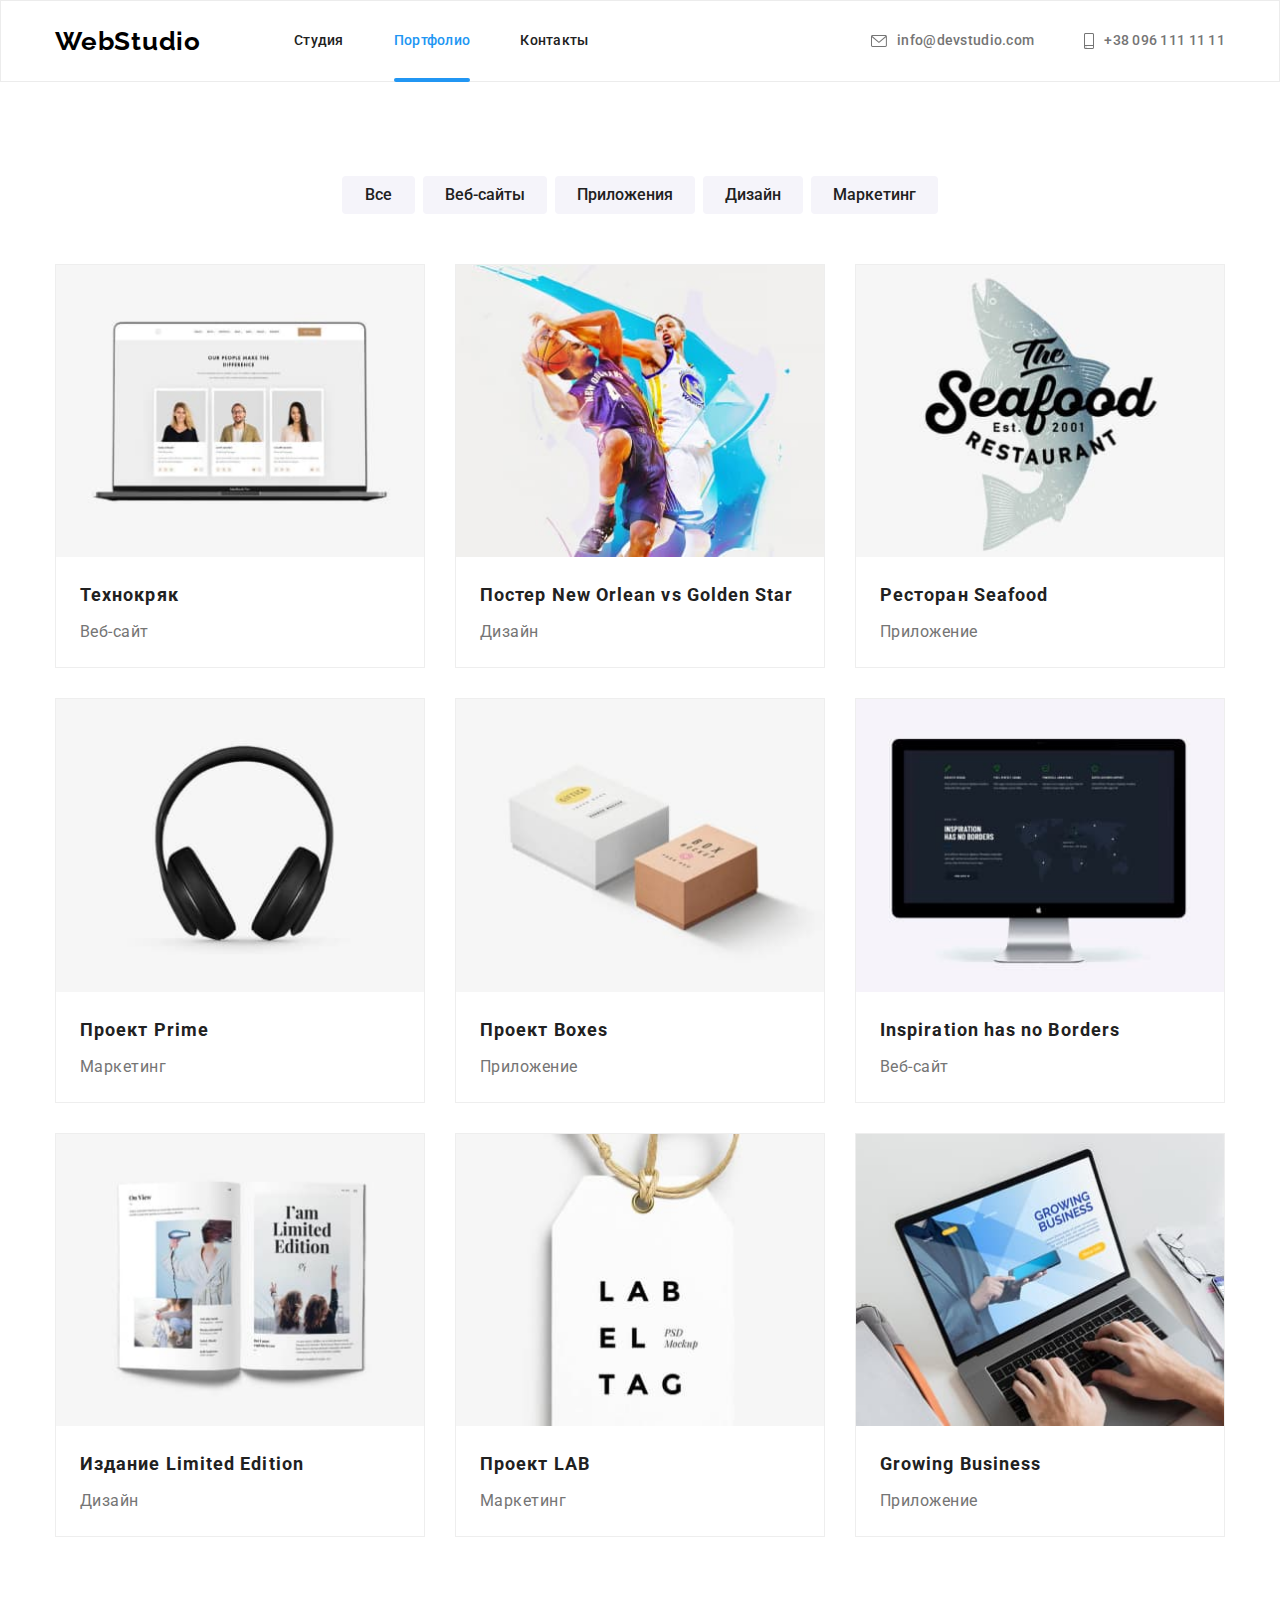
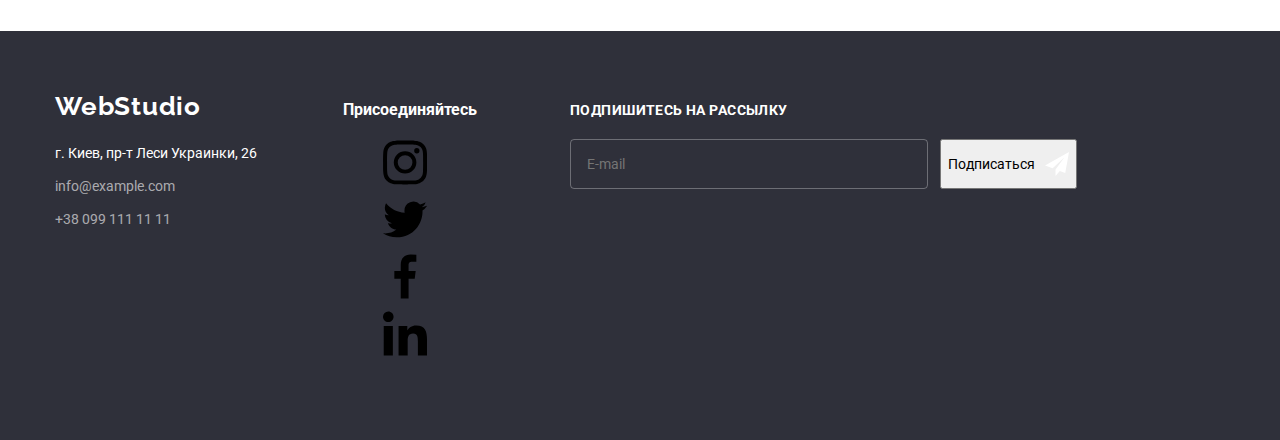
==== portfolio.html @ c174a465 "добавила файлы SASS" ====
<!DOCTYPE html>
<html lang="ru">
  <head>
    <meta charset="UTF-8" />
    <meta name="viewport" content="width=device-width, initial-scale=1.0" />
    <title>Портфолио</title>
    <link rel="preconnect" href="https://fonts.gstatic.com" />
    <link
      href="https://fonts.googleapis.com/css2?family=Raleway:wght@700&family=Roboto:wght@400;500;700;900&display=swap"
      rel="stylesheet"
    />
    <link rel="stylesheet" href="./css/modern-normalize.css" />
    <link rel="stylesheet" href="./css/styles.css" />
  </head>
  <body>
    <header class="page-header">
      <div class="container page-header-flex">
        <nav class="page-header__nav">
          <a href="./" class="logo"> <span>Web</span>Studio </a>
          <ul class="site-nav">
            <li class="site-nav__item">
              <a href="./" class="site-nav__link">Студия</a>
            </li>
            <li class="site-nav__item">
              <a
                href="./portfolio.html"
                class="site-nav__link site-nav__link--current"
                >Портфолио</a
              >
            </li>
            <li class="site-nav__item">
              <a href="#" class="site-nav__link">Контакты</a>
            </li>
          </ul>
        </nav>
        <ul class="contacts-nav">
          <li class="contacts-nav__item">
            <a href="mailto:info@devstudio.com" class="contacts-nav__link">
              <svg class="contacts-nav__icon" width="16px" height="12px">
                <use href="./images/icons.svg#icon-envelope"></use>
              </svg>
              info@devstudio.com
            </a>
          </li>
          <li class="contacts-nav__item">
            <a href="+380961111111" class="contacts-nav__link">
              <svg class="contacts-nav__icon" width="10px" height="16px">
                <use href="./images/icons.svg#icon-smartphone"></use>
              </svg>
              +38 096 111 11 11
            </a>
          </li>
        </ul>
      </div>
    </header>

    <main>
      <section class="pfl">
        <div class="container">
          <h1 class="visually-hidden">Портфолио</h1>

          <!-- Радио-кнопки -->
          <ul class="button-list">
            <li class="button-item">
              <button type="button" class="button-pfl">Все</button>
            </li>
            <li class="button-item">
              <button type="button" class="button-pfl">Веб-сайты</button>
            </li>
            <li class="button-item">
              <button type="button" class="button-pfl">Приложения</button>
            </li>
            <li class="button-item">
              <button type="button" class="button-pfl">Дизайн</button>
            </li>
            <li class="button-item">
              <button type="button" class="button-pfl">Маркетинг</button>
            </li>
          </ul>

          <!-- Портфолио -->
          <ul class="pfl__list">
            <li class="pfl__item">
              <a class="product" href="#">
                <div class="product__thumb">
                  <img src="./images/technokrjak.jpg" alt="Технокряк" />
                  <h3 class="product__descr">
                    Технокряк это современная площадка распространения
                    коронавируса. Компании используют эту платформу для
                    цифрового шпионажа и атак на защищённые сервера конкурентов.
                  </h3>
                </div>
                <div class="product__meta">
                  <h2 class="product__name">Технокряк</h2>
                  <p class="product__type">Веб-сайт</p>
                </div>
              </a>
            </li>
            <li class="pfl__item">
              <a href="#" class="product">
                <div class="product__thumb">
                  <img
                    src="./images/new-orlean.jpg"
                    alt="Постер New Orlean vs Golden Star"
                  />
                  <h3 class="product__descr">
                    Технокряк это современная площадка распространения
                    коронавируса. Компании используют эту платформу для
                    цифрового шпионажа и атак на защищённые сервера конкурентов.
                  </h3>
                </div>
                <div class="product__meta">
                  <h2 class="product__name">
                    Постер New Orlean vs Golden Star
                  </h2>
                  <p class="product__type">Дизайн</p>
                </div>
              </a>
            </li>
            <li class="pfl__item">
              <a href="" class="product">
                <div class="product__thumb">
                  <img src="./images/seafood.jpg" alt="Ресторан Seafood" />
                  <h3 class="product__descr">
                    Технокряк это современная площадка распространения
                    коронавируса. Компании используют эту платформу для
                    цифрового шпионажа и атак на защищённые сервера конкурентов.
                  </h3>
                </div>
                <div class="product__meta">
                  <h2 class="product__name">Ресторан Seafood</h2>
                  <p class="product__type">Приложение</p>
                </div>
              </a>
            </li>
            <li class="pfl__item">
              <a href="#" class="product">
                <div class="product__thumb">
                  <img src="./images/prime.jpg" alt="Проект Prime" />
                  <h3 class="product__descr">
                    Технокряк это современная площадка распространения
                    коронавируса. Компании используют эту платформу для
                    цифрового шпионажа и атак на защищённые сервера конкурентов.
                  </h3>
                </div>
                <div class="product__meta">
                  <h2 class="product__name">Проект Prime</h2>
                  <p class="product__type">Маркетинг</p>
                </div>
              </a>
            </li>
            <li class="pfl__item">
              <a href="#" class="product">
                <div class="product__thumb">
                  <img src="./images/boxes.jpg" alt="Проект Boxes" />
                  <h3 class="product__descr">
                    Технокряк это современная площадка распространения
                    коронавируса. Компании используют эту платформу для
                    цифрового шпионажа и атак на защищённые сервера конкурентов.
                  </h3>
                </div>
                <div class="product__meta">
                  <h2 class="product__name">Проект Boxes</h2>
                  <p class="product__type">Приложение</p>
                </div>
              </a>
            </li>
            <li class="pfl__item">
              <a href="#" class="product">
                <div class="product__thumb">
                  <img
                    src="./images/inspiration.jpg"
                    alt="Inspiration has no Borders"
                  />
                  <h3 class="product__descr">
                    Технокряк это современная площадка распространения
                    коронавируса. Компании используют эту платформу для
                    цифрового шпионажа и атак на защищённые сервера конкурентов.
                  </h3>
                </div>
                <div class="product__meta">
                  <h2 class="product__name">Inspiration has no Borders</h2>
                  <p class="product__type">Веб-сайт</p>
                </div>
              </a>
            </li>
            <li class="pfl__item">
              <a href="#" class="product">
                <div class="product__thumb">
                  <img
                    src="./images/limited.jpg"
                    alt="Издание Limited Edition"
                  />
                  <h3 class="product__descr">
                    Технокряк это современная площадка распространения
                    коронавируса. Компании используют эту платформу для
                    цифрового шпионажа и атак на защищённые сервера конкурентов.
                  </h3>
                </div>
                <div class="product__meta">
                  <h2 class="product__name">Издание Limited Edition</h2>
                  <p class="product__type">Дизайн</p>
                </div>
              </a>
            </li>
            <li class="pfl__item">
              <a href="#" class="product">
                <div class="product__thumb">
                  <img src="./images/lab.jpg" alt="Проект LAB" />
                  <h3 class="product__descr">
                    Технокряк это современная площадка распространения
                    коронавируса. Компании используют эту платформу для
                    цифрового шпионажа и атак на защищённые сервера конкурентов.
                  </h3>
                </div>
                <div class="product__meta">
                  <h2 class="product__name">Проект LAB</h2>
                  <p class="product__type">Маркетинг</p>
                </div>
              </a>
            </li>
            <li class="pfl__item">
              <a href="#" class="product">
                <div class="product__thumb">
                  <img src="./images/business.jpg" alt="Growing Business" />
                  <h3 class="product__descr">
                    Технокряк это современная площадка распространения
                    коронавируса. Компании используют эту платформу для
                    цифрового шпионажа и атак на защищённые сервера конкурентов.
                  </h3>
                </div>
                <div class="product__meta">
                  <h2 class="product__name">Growing Business</h2>
                  <p class="product__type">Приложение</p>
                </div>
              </a>
            </li>
          </ul>
        </div>
      </section>
    </main>

    <footer class="footer">
      <div class="container flex-footer">
        <div class="footer-address">
          <a href="./" class="logo footer__logo"> <span>Web</span>Studio </a>
          <address class="flex-address hover">
            <p>г. Киев, пр-т Леси Украинки, 26</p>
            <p>
              <a href="mailto:info@example.com" class="contacts"
                >info@example.com</a
              >
            </p>
            <p>
              <a href="tel:+380991111111" class="contacts">+38 099 111 11 11</a>
            </p>
          </address>
        </div>
        <div class="footer-social">
          <h3 class="footer-social-title">Присоединяйтесь</h3>
          <ul class="footer-social-list">
            <li>
              <a
                class="footer-social-link"
                href="#"
                aria-label="instagram link"
              >
                <svg class="footer-icon" width="44px" height="49px">
                  <use href="./images/icons.svg#icon-instagram"></use>
                </svg>
              </a>
            </li>
            <li>
              <a class="footer-social-link" href="#" aria-label="twitter link">
                <svg class="footer-icon" width="44px" height="49px">
                  <use href="./images/icons.svg#icon-twitter"></use>
                </svg>
              </a>
            </li>
            <li>
              <a class="footer-social-link" href="#" aria-label="facebook link">
                <svg class="footer-icon" width="44px" height="49px">
                  <use href="./images/icons.svg#icon-facebook"></use>
                </svg>
              </a>
            </li>
            <li>
              <a class="footer-social-link" href="#" aria-label="linkedin link">
                <svg class="footer-icon" width="44px" height="49px">
                  <use href="./images/icons.svg#icon-linkedin"></use>
                </svg>
              </a>
            </li>
          </ul>
        </div>
        <div class="footer-sign">
          <b class="footer-form-title">Подпишитесь на рассылку</b>
          <form class="js-speaker-form footer-form">
            <div class="footer-form-field">
              <input
                type="email"
                name="mail"
                placeholder="E-mail"
                class="footer-form-input"
              />
            </div>
            <button type="submit" class="footer-form-button">
              <div class="footer-button-flex">
                <span>Подписаться</span>
                <svg class="footer-form-icon" width="24px" height="24px">
                  <use href="./images/icons.svg#icon-send"></use>
                </svg>
              </div>
            </button>
          </form>
        </div>
      </div>
    </footer>
  </body>
</html>
---- css/styles.css ----
/*цвет текста лого #000000*/
/*цвет основного текста #212121*/
/*вторичный цвет текста #757575*/
/*белый цвет #FFFFFF*/
/*акцент #2196F3*/
/*цвет фона героя #2F303A*/
/*вторичный цвет фона #F5F4FA*/
/*фон футера #2F303A*/

:root {
  --logo-color: #000000;
  --primary-text-color: #212121;
  --text-color: #757575;
  --white-color: #ffffff;
  --accent-color: #2196f3;
  --accent-color-opacity: rgba(33, 150, 243, 0.9);
  --header-border-color: #ececec;
  --background-footer-color: #2f303a;
  --footer-text-color: rgba(255, 255, 255, 0.6);
  --footer-icon-background: rgba(255, 255, 255, 0.1);
  --background-hero-color: #c4c4c4;
  --background-hero-gradient: rgba(47, 48, 58, 0.4);
  --background-features-title: rgba(47, 48, 58, 0.8);
  --background-button-portfolio: #f5f4fa;
  --background-pfl-card: #eeeeee;
  --icon-color: #afb1b8;

  --width-container: 1200px;
  --card-set-gap: 30px;
  --timing-fn: cubic-bezier(0.4, 0, 0.2, 1);
}

body {
  background-color: #ffffff;
  color: var(--primary-text-color);
  font-family: Roboto, sans-serif;
}

/*скрытый элемент*/
.visually-hidden {
  position: absolute;

  width: 1px;
  height: 1px;
  margin: -1px;
  border: 0;
  padding: 0;

  white-space: nowrap;
  clip-path: inset(100%);
  clip: rect(0 0 0 0);
  overflow: hidden;
}

/*контейнер*/
.container {
  width: var(--width-container);
  padding-left: 15px;
  padding-right: 15px;
  margin-left: auto;
  margin-right: auto;
}

/*---ШАПКА---*/
.page-header {
  position: sticky;

  width: 100%;
  top: -1px;
  left: 0;
  z-index: 100;

  background-color: var(--white-color);
  border: 1px solid var(--header-border-color);

  letter-spacing: 0.02em;
  font-size: 14px;
  line-height: 1.14;
  font-weight: 500;
}

.page-header-flex {
  display: flex;
  align-items: center;
  min-height: 80px;
}

.page-header__nav {
  display: flex;
  align-items: center;
}

/*ЛОГО*/
.logo {
  font-family: Raleway, sans-serif;
  font-weight: 700;
  font-size: 26px;
  line-height: 1.192;
  letter-spacing: 0.03em;

  color: var(--logo-color);
}

.logo--color {
  color: var(--accent-color);
}

/*тень при фокусе*/
.logo:focus {
  outline: none;
  box-shadow: 0 0 0 2px var(--accent-color);
  border-radius: 4px;
}

/*лого в футере*/
.footer__logo {
  width: fit-content;
  display: block;
  margin-bottom: 20px;

  color: var(--white-color);
}

/*тень при фокусе лого в футере*/
.footer__logo:focus {
  outline: none;
  box-shadow: 0 0 0 1px var(--accent-color);
  border-radius: 4px;
}

/*---НАВИГАЦИЯ САЙТА---*/
.site-nav {
  display: flex;
  align-items: center;
  margin: 0;
  margin-left: 93px;
  padding: 0;
}

.site-nav__item:not(:first-child) {
  margin-left: 50px;
}

/*увеличение активной зоны для элементов меню*/
.site-nav__link {
  display: block;
  padding-top: 32px;
  padding-bottom: 32px;

  color: var(--primary-text-color);

  transition: color 250ms var(--timing-fn);
}

/*подсветка активной страницы*/
.site-nav__link--current {
  color: var(--accent-color);
}

/*нижнее подчеркивание активной страницы в хедере*/
.site-nav__link--current {
  position: relative;
}

.site-nav__link--current::after {
  position: absolute;
  display: block;

  bottom: -1px;
  left: 0;
  content: '';
  width: 100%;
  height: 4px;
  border-radius: 4px;

  background-color: var(--accent-color);
}

/*изменение цвета элемента меню при наведении*/

.site-nav__link:hover {
  color: var(--accent-color);
}

.site-nav__link:focus {
  color: var(--accent-color);
  outline: none;
}

/*обратная связь*/
.contacts-nav {
  display: flex;
  margin: 0;
  margin-left: auto;
  padding: 0;
  white-space: nowrap;
}

.contacts-nav__item {
  margin-left: 50px;
}

.contacts-nav__link {
  display: flex;
  align-items: center;
}

.contacts-nav__link {
  color: var(--text-color);

  transition: color 250ms var(--timing-fn);
}

.contacts-nav__link:hover,
.contacts-nav__link:focus {
  color: var(--accent-color);
  outline: none;
}

/*иконки*/
.contacts-nav__icon {
  margin-right: 10px;
  fill: currentColor;
}

/*---ГЕРОЙ---*/
.hero {
  max-width: 1600px;
  min-height: 600px;
  margin-left: auto;
  margin-right: auto;

  background-image: linear-gradient(
      to right,
      var(--background-hero-gradient),
      var(--background-hero-gradient)
    ),
    url('../images/hero.jpg');
  background-size: cover;
  background-position: center;
  background-repeat: no-repeat;
  background-color: var(--background-hero-color);

  color: var(--white-color);
  letter-spacing: 0.06em;
  text-align: center;
}

.hero__title {
  margin-bottom: 30px;
  margin-right: auto;
  margin-left: auto;
  max-width: 696px;

  color: var(--white-color);
  font-weight: 900;
  font-size: 44px;
  line-height: 1.36;
  letter-spacing: 0.06em;
  text-transform: uppercase;
}

/*КНОПКИ*/
.button {
  display: inline-block;

  padding: 10px 32px;
  min-width: 136px;

  font-weight: 700;
  font-size: 16px;
  line-height: 1.875;
  align-items: center;
  text-align: center;

  color: var(--white-color);
  background-color: var(--accent-color);
  border-radius: 4px;
  border-width: 0;
  cursor: pointer;
}

/*тень при фокусе*/
.button:focus {
  outline: none;
  box-shadow: 0 0 0 2px var(--white-color);
  border-radius: 4px;
}

.hero__content {
  padding-top: 200px;
  padding-bottom: 200px;
}

/*СЕКЦИИ*/
.features,
.job,
.team,
.clients,
.pfl {
  padding-top: 94px;
  padding-bottom: 94px;
  letter-spacing: 0.03em;
}

.features {
  padding-bottom: 0;
}

/*фон для секции команды*/
.team {
  background-color: var(--background-button-portfolio);
}

.features__title,
.team__title,
.job__title,
.team__title,
.clients__title {
  margin-top: 0;
  margin-bottom: 50px;

  font-weight: 700;
  font-size: 36px;
  line-height: 1.17;
  text-align: center;
}

/*---ПЕРЕЧЕНЬ ОСОБЕННОСТЕЙ---*/
.features__list {
  display: flex;
  flex-wrap: wrap;

  padding: 0;
  margin: 0;
  margin-top: calc(-1 * var(--card-set-gap));
  margin-left: calc(-1 * var(--card-set-gap));

  text-align: left;
}

/*сетка*/
.features__item {
  flex-basis: calc(100% / 4 - var(--card-set-gap));
  margin-top: var(--card-set-gap);
  margin-left: var(--card-set-gap);
}

/*иконки*/
.features__icon {
  padding: 20px 100px;
  margin-bottom: 30px;
  width: 270px;
  height: 120px;

  background-color: var(--background-button-portfolio);
}

/*заголовки*/
.features__subtitle {
  margin-bottom: 10px;

  font-weight: 700;
  font-size: 14px;
  line-height: 1.14;
  text-transform: uppercase;
}

/*текст*/
.features__descr {
  color: var(--text-color);
  font-weight: 400;
  font-size: 14px;
  line-height: 1.71;
}

/*---ЧЕМ ЗАНИМАЕМСЯ---*/

.job__list {
  display: flex;
  flex-wrap: wrap;

  padding: 0;
  margin: 0;
  margin-top: calc(-1 * var(--card-set-gap));
  margin-left: calc(-1 * var(--card-set-gap));
}

/*сетка*/
.job__item {
  flex-basis: calc(100% / 3 - var(--card-set-gap));
  margin-top: var(--card-set-gap);
  margin-left: var(--card-set-gap);

  position: relative;
}

.job__subtitle {
  position: absolute;

  bottom: 0;
  padding-top: 27px;
  padding-bottom: 27px;
  width: 100%;

  color: var(--white-color);
  background-color: var(--background-features-title);

  font-weight: 700;
  font-size: 14px;
  line-height: 1.14;
  text-transform: uppercase;
  letter-spacing: 0.03em;
  text-align: center;
}

/*---СПИСОК КОМАНДЫ---*/

.team__list {
  display: flex;
  flex-wrap: wrap;

  padding: 0;
  margin: 0;
  margin-top: calc(-1 * var(--card-set-gap));
  margin-left: calc(-1 * var(--card-set-gap));

  line-height: 1.19;
}

/*заголовки*/
.team__list h3 {
  margin-top: 0;
  margin-bottom: 10px;

  font-weight: 500;
  font-size: 16px;
  text-align: center;
}

/*текст*/
.team__list p {
  margin-bottom: 16px;

  color: var(--text-color);

  font-weight: 400;
  font-size: 16px;
  text-align: center;
}

/*сетка*/
.team__item {
  flex-basis: calc(100% / 4 - var(--card-set-gap));
  margin-top: var(--card-set-gap);
  margin-left: var(--card-set-gap);

  box-shadow: 0px 1px 3px rgba(0, 0, 0, 0.12), 0px 1px 1px rgba(0, 0, 0, 0.14),
    0px 2px 1px rgba(0, 0, 0, 0.2);
  border-radius: 0px 0px 4px 4px;
}

/*обертка подписей и иконок соцсетей под фото*/
.team__meta {
  padding-top: var(--card-set-gap);
  padding-bottom: var(--card-set-gap);
  padding-left: 32px;
  padding-right: 32px;

  background-color: var(--white-color);
}

/*список ссылок на социальные сети*/
.social-list {
  display: flex;
  justify-content: space-between;

  margin: 0;
  padding: 0;

  color: var(--icon-color);
}

.social-list__link {
  display: block;

  padding: 0;
  margin: 0;

  color: var(--icon-color);

  line-height: 0;
  border-radius: 50%;

  transition: background-color 250ms var(--timing-fn),
    color 250ms var(--timing-fn);
}

.social-list__link:hover,
.social-list__link:focus {
  background-color: var(--accent-color);
  color: var(--white-color);
}

/*тень при фокусе*/
.social-list__link:focus {
  outline: none;
  box-shadow: 0 0 0 1px var(--background-button-portfolio);
  border-radius: 50%;
}

/*иконки*/
.social-list__icon {
  padding: 12px;
  width: 44px;
  height: 44px;

  fill: currentColor;
}

/*---ПОСТОЯННЫЕ КЛИЕНТЫ---*/
.clients__list {
  display: flex;
  flex-wrap: wrap;

  padding: 0;
  margin: 0;
  margin-top: calc(-1 * var(--card-set-gap));
  margin-left: calc(-1 * var(--card-set-gap));

  line-height: 1.19;
}

/*сетка*/
.clients__item {
  flex-basis: calc(100% / 6 - var(--card-set-gap));
  margin-left: var(--card-set-gap);
  margin-top: var(--card-set-gap);
}

.clients__link {
  display: flex;
  justify-content: center;
  align-items: center;

  height: 90px;
  border: 1px solid var(--icon-color);
  border-radius: 4px;
  color: var(--icon-color);

  transition: color 250ms var(--timing-fn), border 250ms var(--timing-fn);
}

/*изменение цвета элемента меню при наведении*/
.clients__link:hover,
.clients__link:focus {
  color: var(--accent-color);
  border: 1px solid var(--accent-color);
}

.clients__icon {
  fill: currentColor;
}

/*тень при фокусе*/
.clients__link:focus {
  outline: none;
  box-shadow: 0 0 0 1px var(--accent-color);
  border-radius: 4px;
}

/*---МОДАЛЬНОЕ ОКНО---*/

/*фон*/
.backdrop {
  position: fixed;
  top: 0;
  left: 0;

  width: 100%;
  height: 100%;

  z-index: 101;

  background-color: rgba(0, 0, 0, 0.2);

  transition: opacity 500ms var(--timing-fn);
}

.backdrop.is-hidden {
  visibility: hidden;
  opacity: 0;
  pointer-events: none;
}

/*модальное окно*/
.modal {
  position: absolute;
  top: 50%;
  left: 50%;
  transform: translate(-50%, -50%);

  min-width: 528px;
  min-height: 581px;
  box-shadow: 0px 1px 3px rgba(0, 0, 0, 0.12), 0px 1px 1px rgba(0, 0, 0, 0.14),
    0px 2px 1px rgba(0, 0, 0, 0.2);
  border-radius: 4px;

  background-color: var(--white-color);
}

/*кнопка закрытия модального окна*/
.button-close {
  position: absolute;
  top: 8px;
  right: 8px;
  cursor: pointer;

  padding: 0;
  width: 30px;
  height: 30px;

  border: none;
  border-radius: 50%;
  line-height: 0;

  transition: color 250ms var(--timing-fn);
}

.button-close-icon {
  fill: currentColor;
}

.button-close:hover,
.button-close:focus {
  color: var(--accent-color);
}

/*тень кнопки закрытия при фокусе*/
.button-close:focus {
  outline: none;
  box-shadow: 0 0 0 1px var(--accent-color);
}

/*--ФОРМА В МОДАЛЬНОМ ОКНЕ--*/
.form {
  margin-right: 40px;
  margin-left: 40px;
  margin-top: 40px;
  margin-bottom: 40px;

  font-weight: 400;
  font-size: 12px;
  line-height: 1.167;
  letter-spacing: 0.01em;

  color: var(--text-color);
}

/*заголовок*/
.form__title {
  display: inline-block;
  margin-bottom: 12px;

  font-weight: 700;
  font-size: 20px;
  line-height: 1.15;
  text-align: center;
  letter-spacing: 0.03em;

  color: var(--primary-text-color);
}

.form__field {
  display: flex;
  flex-direction: column;

  margin-bottom: 10px;
}

.form__field ::placeholder {
  color: rgba(117, 117, 117, 0.5);
}

.form__label {
  margin: 0;
  padding: 0;
  margin-bottom: 4px;
}

.form__wrapper {
  position: relative;
}

.form__input {
  margin: 0;
  padding: 0;
  padding-top: 11px;
  padding-bottom: 11px;
  padding-right: 12px;
  padding-left: 42px;
  width: 100%;

  border-radius: 4px;
  border: 1px solid rgba(33, 33, 33, 0.2);

  transition: color 250ms var(--timing-fn);
}

.form__input:focus {
  outline: none;
  border: 1px solid var(--accent-color);
  caret-color: var(--accent-color);
}

/*изменение цвета иконки при фокусе input*/
.form__input:focus ~ .form__icon {
  color: var(--accent-color);
}

/*иконки полей модального окна*/
.form__icon {
  position: absolute;
  left: 12px;
  top: 50%;

  width: 18px;
  height: 18px;

  color: var(--primary-text-color);
  fill: currentColor;

  transform: translateY(-50%);
  transition: color 250ms var(--timing-fn);
}

/*поле комментария*/
.form__comment {
  padding: 12px 16px;

  box-sizing: border-box;
  border-radius: 4px;
  border: 1px solid rgba(33, 33, 33, 0.2);
}

.form__comment:focus {
  outline: none;
  border: 1px solid var(--accent-color);
  caret-color: var(--accent-color);
}

/*соглашение на рассылку*/
.policy-field {
  display: flex;
  justify-content: center;

  font-weight: normal;
  font-size: 14px;
  line-height: 1.714;
  letter-spacing: 0.03em;
}

.policy {
  display: flex;
  align-items: center;
  margin: 0;
  cursor: pointer;

  padding: 0;
  margin-bottom: 30px;
}

.policy-icon {
  display: inline-block;
  width: 16px;
  height: 15px;
  margin-right: 8px;

  border: 2px solid var(--primary-text-color);
  border-radius: 2px;
}

.policy-icon use {
  display: none;
}

/*скрывается checkbox браузера*/
.policy-input {
  position: absolute;

  width: 1px;
  height: 1px;
  margin: -1px;
  border: 0;
  padding: 0;

  white-space: nowrap;
  clip-path: inset(100%);
  clip: rect(0 0 0 0);
  overflow: hidden;
}

/*при выборе checkbox появляется иконка*/
.policy-input:checked + .policy-icon use {
  display: inline-block;
}

/*при выборе checkbox исчезает бордер*/
.policy-input:checked + .policy-icon {
  border: none;
}

.policy-link {
  margin-left: 4px;
  text-decoration: underline;

  color: var(--accent-color);
}

/*не разрешает пользователю менять размер окна для сообщения*/
.textaria {
  resize: none;
}

/*кнопка формы*/
.form__button {
  display: block;

  margin-left: auto;
  margin-right: auto;
  margin-bottom: 40px;

  box-shadow: 0px 4px 4px rgba(0, 0, 0, 0.15);
}

.form__button:hover,
.form__button:focus {
  background-color: #188ce8;
}

/*---ФУТЕР---*/

.footer {
  width: 100%;
  margin-left: auto;
  margin-right: auto;
  min-height: 252px;

  background-color: var(--background-footer-color);
  color: var(--white-color);

  font-style: normal;
  font-weight: 400;
  font-size: 14px;
  line-height: 1.714;
}

.footer p {
  display: inline-block;
  width: fit-content;
  margin-bottom: 9px;
}

.footer p:last-child {
  margin-bottom: 0;
}

.footer .contacts {
  padding: 0;
  color: var(--footer-text-color);

  transition: color 250ms var(--timing-fn);
}

/*тень при фокусе*/
.contacts:focus {
  outline: none;
  box-shadow: 0 0 0 1px var(--accent-color);
  border-radius: 4px;
}

/*--СОЦИАЛЬНЫЕ СЕТИ--*/

.footer-social {
  margin-left: 86px;
}

.footer-social__title {
  display: inline-block;
  margin-bottom: 20px;

  font-weight: 700;
  font-size: 14px;
  line-height: 1.14;
  text-transform: uppercase;
  letter-spacing: 0.03em;
}

/*ширина списка икононк соцсетей в футере*/
.footer__social-list {
  min-width: 206px;
}

/*другой фон иконок соцсетей в футере*/
.social-list__link--color {
  background-color: var(--footer-icon-background);
  color: var(--white-color);
}

/*изменение цвета элементов контактов при наведении*/
.hover a:hover,
.hover a:focus {
  color: var(--accent-color);
}

/*--ФОРМА:ПОДПИСЫВАЙТЕСЬ--*/
.footer-sign {
  display: flex;
  flex-direction: column;
  margin-left: 93px;
}

.footer-form-title {
  display: inline-block;
  margin-bottom: 20px;

  font-weight: 700;
  font-size: 14px;
  line-height: 1.14;
  text-transform: uppercase;
  letter-spacing: 0.03em;
}

.footer-form {
  display: flex;
}

.footer-form-input {
  margin: 0;
  margin-right: 12px;
  padding: 0;
  padding-top: 16px;
  padding-bottom: 16px;
  padding-left: 16px;

  width: 358px;

  color: rgba(255, 255, 255, 0.6);
  background: transparent;
  box-sizing: border-box;
  border-radius: 4px;
  border: 1px solid rgba(255, 255, 255, 0.3);
}

/*кнопка формы футера*/
.footer__button {
  padding: 0;
  padding-top: 10px;
  padding-bottom: 10px;
  min-width: 200px;
}

.footer-form-icon {
  margin-left: 10px;
}

/*позиционирование контента кнопки*/
.footer-button-flex {
  display: flex;
  justify-content: center;
  align-items: center;
}

/*позиционирование контента футера*/
.flex-footer {
  display: flex;
  align-items: baseline;

  padding-top: 60px;
  padding-bottom: 60px;
}

/*позиционирование контента адреса*/
.footer-address {
  display: flex;
  flex-direction: column;
  justify-content: center;
}

/*позиционирование адреса*/
.flex-address {
  display: flex;
  flex-direction: column;
}

/*---СТРАНИЦА ПОРТФОЛИО---*/

/*радио-кнопка на странице Портфолио*/
.button-pfl {
  display: inline-block;

  border-radius: 4px;
  border-width: 0;
  padding: 6px 22px;
  min-width: 73px;

  font-family: inherit;
  font-weight: 500;
  font-size: 16px;
  line-height: 1.62;
  align-items: center;
  text-align: center;

  color: var(--primary-text-color);
  background-color: var(--background-button-portfolio);

  cursor: pointer;
  transition: background-color 250ms var(--timing-fn),
    color 250ms var(--timing-fn), box-shadow 250ms var(--timing-fn);
}

/*изменение цвета кнопки при наведении*/
.button-pfl:hover,
.button-pfl:focus {
  color: var(--white-color);
  background-color: var(--accent-color);
  box-shadow: 0px 3px 1px rgba(0, 0, 0, 0.1), 0px 1px 2px rgba(0, 0, 0, 0.08),
    0px 2px 2px rgba(0, 0, 0, 0.12);
  outline: none;
}

/*список радио-кнопок*/
.button-list {
  display: flex;
  flex-wrap: wrap;
  align-items: center;
  justify-content: center;

  margin: 0;
  margin-bottom: 34px;
  padding: 0;
  padding-bottom: 16px;
}

/*расстояние между кнопками, кроме последней*/
.button-item:not(:last-child) {
  margin-right: 8px;
}

/*примеры работ - портфолио*/
.pfl__list {
  display: flex;
  flex-wrap: wrap;

  margin: 0;
  padding: 0;
  margin-top: calc(-1 * var(--card-set-gap));
  margin-left: calc(-1 * var(--card-set-gap));
}

/*сетка*/
.pfl__item {
  flex-basis: calc(100% / 3 - var(--card-set-gap));
  margin-left: var(--card-set-gap);
  margin-top: var(--card-set-gap);
  border: 1px solid var(--background-pfl-card);
}

.product {
  color: var(--primary-text-color);
  display: block;

  transition: box-shadow 250px var(--timing-fn);
}

/*появление тени при наведении на карточку*/
.product:hover,
.product:focus {
  box-shadow: 0px 1px 1px rgba(0, 0, 0, 0.12), 0px 4px 4px rgba(0, 0, 0, 0.06),
    1px 4px 6px rgba(0, 0, 0, 0.16);
  outline: none;
}

/*появление при ховере описания карточки*/
.product .product__descr {
  transition: opacity 250ms var(--timing-fn), transform 250ms var(--timing-fn);
}

.product:hover .product__descr,
.product:focus .product__descr {
  opacity: 1;
  transform: translateY(-100%);
}

/*заголовки в списке портфолио*/
.product__name {
  margin: 0;
  margin-bottom: 4px;

  font-weight: 700;
  font-size: 18px;
  line-height: 2;
  letter-spacing: 0.06em;
}

/*обертка подписей под фото*/
.product__meta {
  padding: 20px 24px;
}

/*текст в списке портфолио*/
.product__type {
  margin: 0;

  color: var(--text-color);
  font-weight: 400;
  font-size: 16px;
  line-height: 1.88;
  letter-spacing: 0.03em;
}

.product__thumb {
  position: relative;
  overflow: hidden;
}

/*всплывающий текст при ховере*/
.product__descr {
  position: absolute;
  display: flex;
  justify-content: center;
  align-items: center;
  top: 100%;
  left: 0;

  width: 100%;
  height: 100%;
  padding: 63px 24px;

  font-weight: 400;
  font-size: 18px;
  line-height: 1.56;
  letter-spacing: 0.03em;

  opacity: 0;
  background-color: var(--accent-color-opacity);
  color: var(--white-color);

  transform: translateY(0);
}
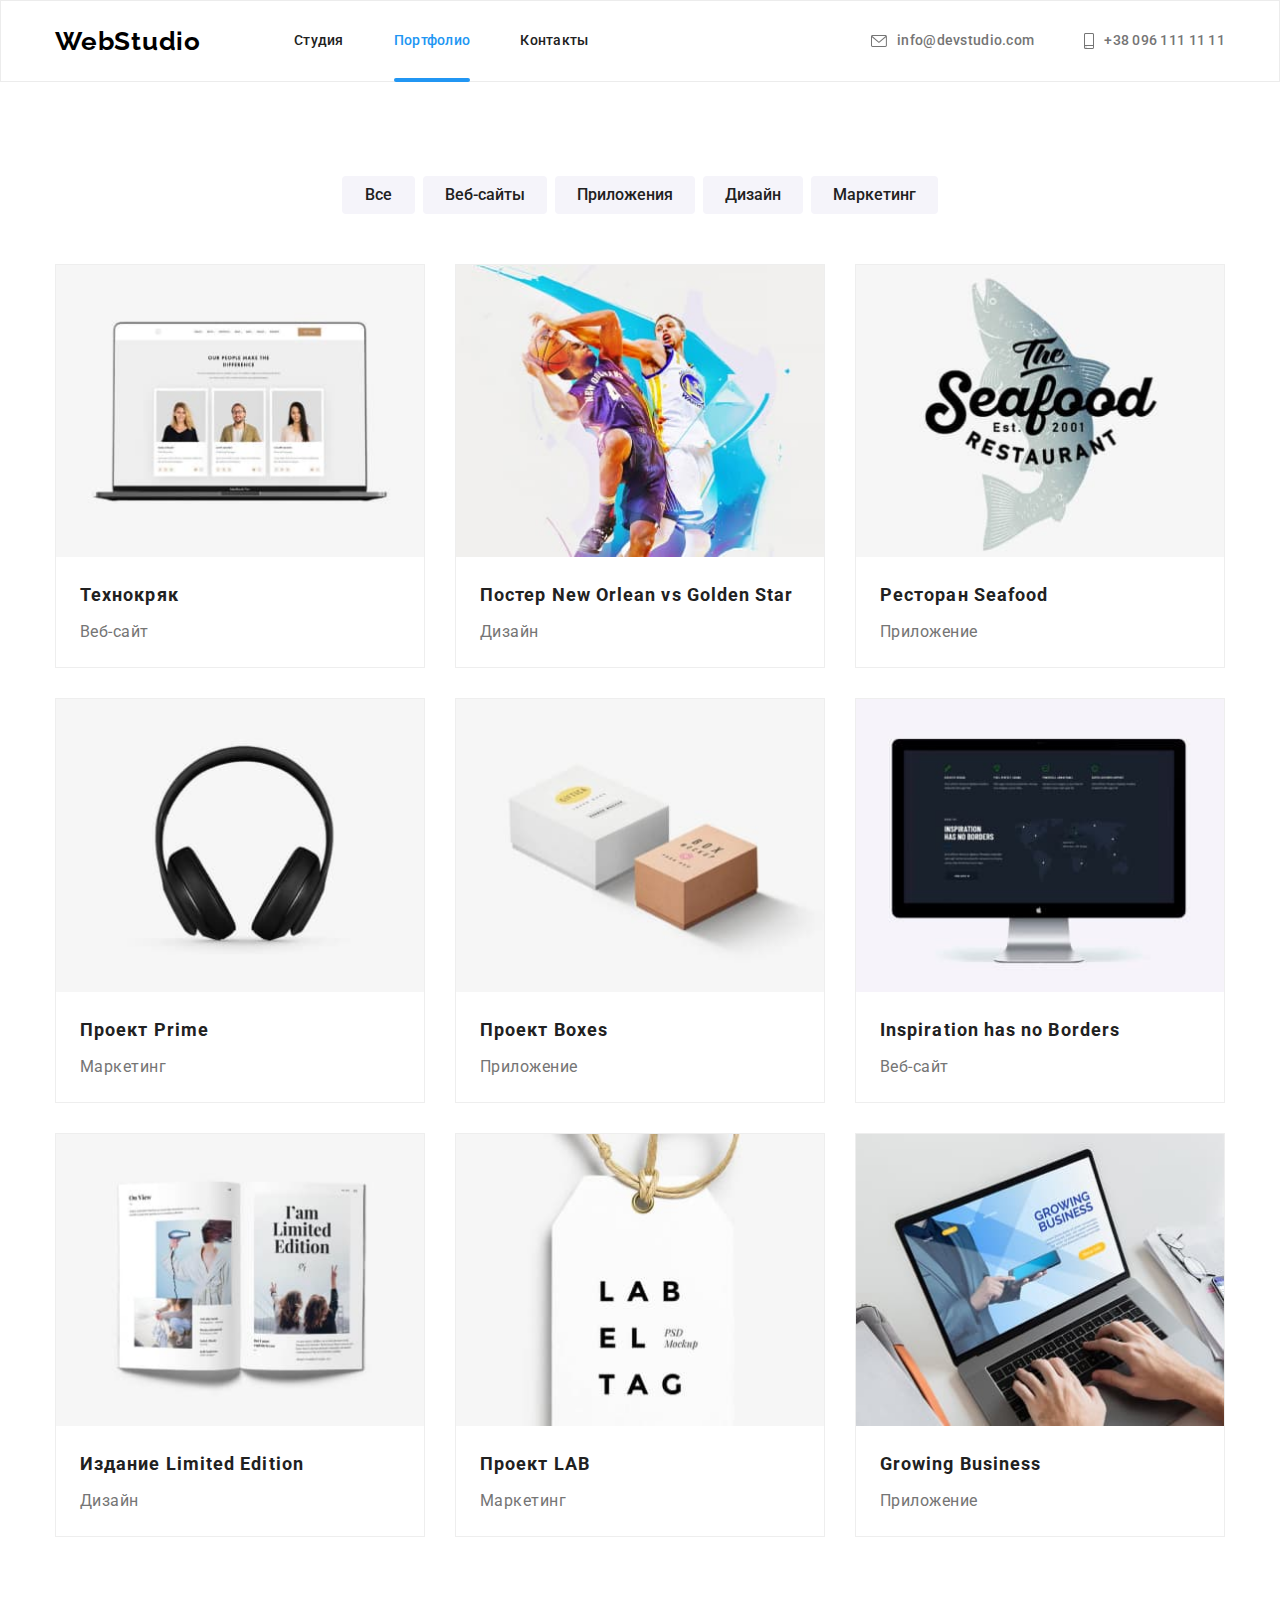
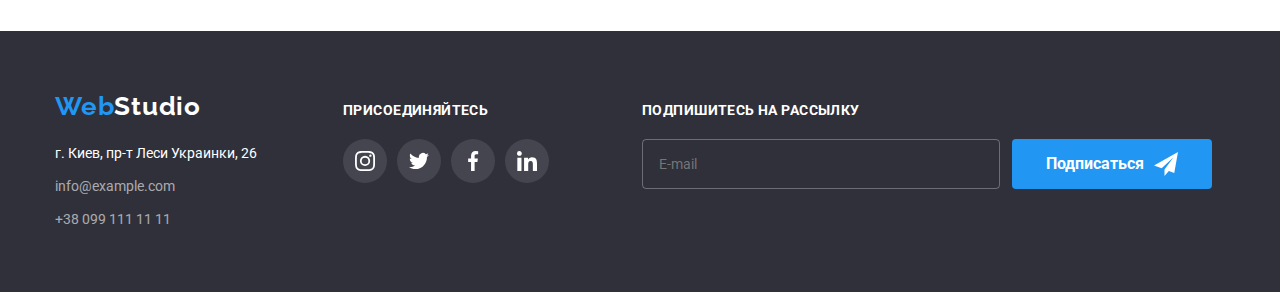
==== commit 6f39aa41: "исправила футер на странице портфолио" ====
--- a/portfolio.html
+++ b/portfolio.html
@@ -10,7 +10,7 @@
       rel="stylesheet"
     />
     <link rel="stylesheet" href="./css/modern-normalize.css" />
-    <link rel="stylesheet" href="./css/styles.css" />
+    <link rel="stylesheet" href="./css/main.min.css" />
   </head>
   <body>
     <header class="page-header">
@@ -243,7 +243,9 @@
     <footer class="footer">
       <div class="container flex-footer">
         <div class="footer-address">
-          <a href="./" class="logo footer__logo"> <span>Web</span>Studio </a>
+          <a href="./" class="logo footer__logo">
+            <span class="logo--color">Web</span>Studio
+          </a>
           <address class="flex-address hover">
             <p>г. Киев, пр-т Леси Украинки, 26</p>
             <p>
@@ -257,36 +259,48 @@
           </address>
         </div>
         <div class="footer-social">
-          <h3 class="footer-social-title">Присоединяйтесь</h3>
-          <ul class="footer-social-list">
+          <h3 class="footer-social__title">Присоединяйтесь</h3>
+          <ul class="social-list footer__social-list">
             <li>
               <a
-                class="footer-social-link"
+                class="social-list__link social-list__link--color"
                 href="#"
                 aria-label="instagram link"
               >
-                <svg class="footer-icon" width="44px" height="49px">
+                <svg class="social-list__icon" width="44px" height="49px">
                   <use href="./images/icons.svg#icon-instagram"></use>
                 </svg>
               </a>
             </li>
             <li>
-              <a class="footer-social-link" href="#" aria-label="twitter link">
-                <svg class="footer-icon" width="44px" height="49px">
+              <a
+                class="social-list__link social-list__link--color"
+                href="#"
+                aria-label="twitter link"
+              >
+                <svg class="social-list__icon" width="44px" height="49px">
                   <use href="./images/icons.svg#icon-twitter"></use>
                 </svg>
               </a>
             </li>
             <li>
-              <a class="footer-social-link" href="#" aria-label="facebook link">
-                <svg class="footer-icon" width="44px" height="49px">
+              <a
+                class="social-list__link social-list__link--color"
+                href="#"
+                aria-label="facebook link"
+              >
+                <svg class="social-list__icon" width="44px" height="49px">
                   <use href="./images/icons.svg#icon-facebook"></use>
                 </svg>
               </a>
             </li>
             <li>
-              <a class="footer-social-link" href="#" aria-label="linkedin link">
-                <svg class="footer-icon" width="44px" height="49px">
+              <a
+                class="social-list__link social-list__link--color"
+                href="#"
+                aria-label="linkedin link"
+              >
+                <svg class="social-list__icon" width="44px" height="49px">
                   <use href="./images/icons.svg#icon-linkedin"></use>
                 </svg>
               </a>
@@ -304,7 +318,7 @@
                 class="footer-form-input"
               />
             </div>
-            <button type="submit" class="footer-form-button">
+            <button type="submit" class="button footer__button">
               <div class="footer-button-flex">
                 <span>Подписаться</span>
                 <svg class="footer-form-icon" width="24px" height="24px">
--- a/css/main.min.css
+++ b/css/main.min.css
@@ -0,0 +1,3 @@
+/*! modern-normalize v1.0.0 | MIT License | https://github.com/sindresorhus/modern-normalize */*,*::before,*::after{-webkit-box-sizing:border-box;box-sizing:border-box}*{list-style:none;text-decoration:none}img{display:block;max-width:100%;height:auto}h1,h2,h3,h4,p{margin:0;padding:0}:root{-moz-tab-size:4;-o-tab-size:4;tab-size:4}html{line-height:1.15;-webkit-text-size-adjust:100%}body{margin:0;padding:0}body{font-family:system-ui,-apple-system,"Segoe UI",Roboto,Helvetica,Arial,sans-serif,"Apple Color Emoji","Segoe UI Emoji"}hr{height:0;color:inherit}abbr[title]{-webkit-text-decoration:underline dotted;text-decoration:underline dotted}b,strong{font-weight:bolder}code,kbd,samp,pre{font-family:ui-monospace, SFMono-Regular, Consolas, 'Liberation Mono', Menlo,+ monospace;font-size:1em}small{font-size:80%}sub,sup{font-size:75%;line-height:0;position:relative;vertical-align:baseline}sub{bottom:-0.25em}sup{top:-0.5em}table{text-indent:0;border-color:inherit}button,input,optgroup,select,textarea{font-family:inherit;font-size:100%;line-height:1.15;margin:0}address{font-style:normal}button,select{text-transform:none}button,[type='button'],[type='reset'],[type='submit']{-webkit-appearance:button}::-moz-focus-inner{border-style:none;padding:0}:-moz-focusring{outline:1px dotted ButtonText}:-moz-ui-invalid{box-shadow:none}legend{padding:0}progress{vertical-align:baseline}::-webkit-inner-spin-button,::-webkit-outer-spin-button{height:auto}[type='search']{-webkit-appearance:textfield;outline-offset:-2px}::-webkit-search-decoration{-webkit-appearance:none}::-webkit-file-upload-button{-webkit-appearance:button;font:inherit}summary{display:list-item}.visually-hidden{position:absolute;width:1px;height:1px;margin:-1px;border:0;padding:0;white-space:nowrap;-webkit-clip-path:inset(100%);clip-path:inset(100%);clip:rect(0 0 0 0);overflow:hidden}body{background-color:#ffffff;color:#212121;font-family:Roboto, sans-serif}.container{width:1200px;padding-left:15px;padding-right:15px;margin-left:auto;margin-right:auto}.features,.job,.team,.clients,.pfl{padding-top:94px;padding-bottom:94px;letter-spacing:0.03em}.features{padding-bottom:0}.team{background-color:#f5f4fa}.features__title,.team__title,.job__title,.team__title,.clients__title{margin-top:0;margin-bottom:50px;font-weight:700;font-size:36px;line-height:1.17;text-align:center}.page-header{position:-webkit-sticky;position:sticky;width:100%;top:-1px;left:0;z-index:100;background-color:#fff;border:1px solid #ececec;letter-spacing:0.02em;font-size:14px;line-height:1.14;font-weight:500}.page-header-flex{display:-webkit-box;display:-ms-flexbox;display:flex;-webkit-box-align:center;-ms-flex-align:center;align-items:center;min-height:80px}.page-header__nav{display:-webkit-box;display:-ms-flexbox;display:flex;-webkit-box-align:center;-ms-flex-align:center;align-items:center}.logo{font-family:Raleway, sans-serif;font-weight:700;font-size:26px;line-height:1.192;letter-spacing:0.03em;color:#000}.logo--color{color:#2196f3}.logo:focus{outline:none;-webkit-box-shadow:0 0 0 2px #2196f3;box-shadow:0 0 0 2px #2196f3;border-radius:4px}.footer__logo{width:-webkit-fit-content;width:-moz-fit-content;width:fit-content;display:block;margin-bottom:20px;color:#fff}.footer__logo:focus{outline:none;-webkit-box-shadow:0 0 0 1px #2196f3;box-shadow:0 0 0 1px #2196f3;border-radius:4px}.site-nav{display:-webkit-box;display:-ms-flexbox;display:flex;-webkit-box-align:center;-ms-flex-align:center;align-items:center;margin:0;margin-left:93px;padding:0}.site-nav__item:not(:first-child){margin-left:50px}.site-nav__link{display:block;padding-top:32px;padding-bottom:32px;color:var(--primary-text-color);-webkit-transition:color 250ms cubic-bezier(0.4, 0, 0.2, 1);transition:color 250ms cubic-bezier(0.4, 0, 0.2, 1)}.site-nav__link--current{color:#2196f3}.site-nav__link--current{position:relative}.site-nav__link--current::after{position:absolute;display:block;bottom:-1px;left:0;content:'';width:100%;height:4px;border-radius:4px;background-color:#2196f3}.site-nav__link:hover{color:#2196f3}.site-nav__link:focus{color:#2196f3;outline:none}.contacts-nav{display:-webkit-box;display:-ms-flexbox;display:flex;margin:0;margin-left:auto;padding:0;white-space:nowrap}.contacts-nav__item{margin-left:50px}.contacts-nav__link{display:-webkit-box;display:-ms-flexbox;display:flex;-webkit-box-align:center;-ms-flex-align:center;align-items:center}.contacts-nav__link{color:#757575;-webkit-transition:color 250ms cubic-bezier(0.4, 0, 0.2, 1);transition:color 250ms cubic-bezier(0.4, 0, 0.2, 1)}.contacts-nav__link:hover,.contacts-nav__link:focus{color:#2196f3;outline:none}.contacts-nav__icon{margin-right:10px;fill:currentColor}.hero{max-width:1600px;min-height:600px;margin-left:auto;margin-right:auto;background-image:-webkit-gradient(linear, left top, right top, from(rgba(47,48,58,0.4)), to(rgba(47,48,58,0.4))),url("../../images/hero.jpg");background-image:linear-gradient(to right, rgba(47,48,58,0.4), rgba(47,48,58,0.4)),url("../../images/hero.jpg");background-size:cover;background-position:center;background-repeat:no-repeat;background-color:#c4c4c4;color:#fff;letter-spacing:0.06em;text-align:center}.hero__title{margin-bottom:30px;margin-right:auto;margin-left:auto;max-width:696px;color:#fff;font-weight:900;font-size:44px;line-height:1.36;letter-spacing:0.06em;text-transform:uppercase}.hero__content{padding-top:200px;padding-bottom:200px}.button{display:inline-block;padding:10px 32px;min-width:136px;font-weight:700;font-size:16px;line-height:1.875;-webkit-box-align:center;-ms-flex-align:center;align-items:center;text-align:center;color:#fff;background-color:#2196f3;border-radius:4px;border-width:0;cursor:pointer}.button:focus{outline:none;-webkit-box-shadow:0 0 0 2px #fff;box-shadow:0 0 0 2px #fff;border-radius:4px}.features__list{display:-webkit-box;display:-ms-flexbox;display:flex;-ms-flex-wrap:wrap;flex-wrap:wrap;padding:0;margin:0;margin-top:calc(-1 * 30px);margin-left:calc(-1 * 30px);text-align:left}.features__item{-ms-flex-preferred-size:calc(100% / 4 - 30px);flex-basis:calc(100% / 4 - 30px);margin-top:30px;margin-left:30px}.features__icon{padding:20px 100px;margin-bottom:30px;width:270px;height:120px;background-color:#f5f4fa}.features__subtitle{margin-bottom:10px;font-weight:700;font-size:14px;line-height:1.14;text-transform:uppercase}.features__descr{color:#757575;font-weight:400;font-size:14px;line-height:1.71}.job__list{display:-webkit-box;display:-ms-flexbox;display:flex;-ms-flex-wrap:wrap;flex-wrap:wrap;padding:0;margin:0;margin-top:calc(-1 * 30px);margin-left:calc(-1 * 30px)}.job__item{-ms-flex-preferred-size:calc(100% / 3 - 30px);flex-basis:calc(100% / 3 - 30px);margin-top:30px;margin-left:30px;position:relative}.job__subtitle{position:absolute;bottom:0;padding-top:27px;padding-bottom:27px;width:100%;color:#fff;background-color:rgba(47,48,58,0.8);font-weight:700;font-size:14px;line-height:1.14;text-transform:uppercase;letter-spacing:0.03em;text-align:center}.team__list{display:-webkit-box;display:-ms-flexbox;display:flex;-ms-flex-wrap:wrap;flex-wrap:wrap;padding:0;margin:0;margin-top:calc(-1 * 30px);margin-left:calc(-1 * 30px);line-height:1.19}.team__list h3{margin-top:0;margin-bottom:10px;font-weight:500;font-size:16px;text-align:center}.team__list p{margin-bottom:16px;color:#757575;font-weight:400;font-size:16px;text-align:center}.team__item{-ms-flex-preferred-size:calc(100% / 4 - 30px);flex-basis:calc(100% / 4 - 30px);margin-top:30px;margin-left:30px;-webkit-box-shadow:0px 1px 3px rgba(0,0,0,0.12),0px 1px 1px rgba(0,0,0,0.14),0px 2px 1px rgba(0,0,0,0.2);box-shadow:0px 1px 3px rgba(0,0,0,0.12),0px 1px 1px rgba(0,0,0,0.14),0px 2px 1px rgba(0,0,0,0.2);border-radius:0px 0px 4px 4px}.team__meta{padding-top:30px;padding-bottom:30px;padding-left:32px;padding-right:32px;background-color:#fff}.social-list{display:-webkit-box;display:-ms-flexbox;display:flex;-webkit-box-pack:justify;-ms-flex-pack:justify;justify-content:space-between;margin:0;padding:0;color:#afb1b8}.social-list__link{display:block;padding:0;margin:0;color:#afb1b8;line-height:0;border-radius:50%;-webkit-transition:background-color 250ms cubic-bezier(0.4, 0, 0.2, 1),color 250ms cubic-bezier(0.4, 0, 0.2, 1);transition:background-color 250ms cubic-bezier(0.4, 0, 0.2, 1),color 250ms cubic-bezier(0.4, 0, 0.2, 1)}.social-list__link:hover,.social-list__link:focus{background-color:#2196f3;color:#fff}.social-list__link:focus{outline:none;-webkit-box-shadow:0 0 0 1px #f5f4fa;box-shadow:0 0 0 1px #f5f4fa;border-radius:50%}.social-list__icon{padding:12px;width:44px;height:44px;fill:currentColor}.clients__list{display:-webkit-box;display:-ms-flexbox;display:flex;-ms-flex-wrap:wrap;flex-wrap:wrap;padding:0;margin:0;margin-top:calc(-1 * 30px);margin-left:calc(-1 * 30px);line-height:1.19}.clients__item{-ms-flex-preferred-size:calc(100% / 6 - 30px);flex-basis:calc(100% / 6 - 30px);margin-left:30px;margin-top:30px}.clients__link{display:-webkit-box;display:-ms-flexbox;display:flex;-webkit-box-pack:center;-ms-flex-pack:center;justify-content:center;-webkit-box-align:center;-ms-flex-align:center;align-items:center;height:90px;border:1px solid #afb1b8;border-radius:4px;color:#afb1b8;-webkit-transition:color 250ms cubic-bezier(0.4, 0, 0.2, 1),border 250ms cubic-bezier(0.4, 0, 0.2, 1);transition:color 250ms cubic-bezier(0.4, 0, 0.2, 1),border 250ms cubic-bezier(0.4, 0, 0.2, 1)}.clients__link:hover,.clients__link:focus{color:#2196f3;border:1px solid #2196f3}.clients__icon{fill:currentColor}.clients__link:focus{outline:none;-webkit-box-shadow:0 0 0 1px #2196f3;box-shadow:0 0 0 1px #2196f3;border-radius:4px}.backdrop{position:fixed;top:0;left:0;width:100%;height:100%;z-index:101;background-color:rgba(0,0,0,0.2);-webkit-transition:opacity 500ms cubic-bezier(0.4, 0, 0.2, 1);transition:opacity 500ms cubic-bezier(0.4, 0, 0.2, 1)}.backdrop.is-hidden{visibility:hidden;opacity:0;pointer-events:none}.modal{position:absolute;top:50%;left:50%;-webkit-transform:translate(-50%, -50%);transform:translate(-50%, -50%);min-width:528px;min-height:581px;-webkit-box-shadow:0px 1px 3px rgba(0,0,0,0.12),0px 1px 1px rgba(0,0,0,0.14),0px 2px 1px rgba(0,0,0,0.2);box-shadow:0px 1px 3px rgba(0,0,0,0.12),0px 1px 1px rgba(0,0,0,0.14),0px 2px 1px rgba(0,0,0,0.2);border-radius:4px;background-color:#fff}.button-close{position:absolute;top:8px;right:8px;cursor:pointer;padding:0;width:30px;height:30px;border:none;border-radius:50%;line-height:0;-webkit-transition:color 250ms cubic-bezier(0.4, 0, 0.2, 1);transition:color 250ms cubic-bezier(0.4, 0, 0.2, 1)}.button-close-icon{fill:currentColor}.button-close:hover,.button-close:focus{color:#2196f3}.button-close:focus{outline:none;-webkit-box-shadow:0 0 0 1px #2196f3;box-shadow:0 0 0 1px #2196f3}.form{margin-right:40px;margin-left:40px;margin-top:40px;margin-bottom:40px;font-weight:400;font-size:12px;line-height:1.167;letter-spacing:0.01em;color:#757575}.form__title{display:inline-block;margin-bottom:12px;font-weight:700;font-size:20px;line-height:1.15;text-align:center;letter-spacing:0.03em;color:#212121}.form__field{display:-webkit-box;display:-ms-flexbox;display:flex;-webkit-box-orient:vertical;-webkit-box-direction:normal;-ms-flex-direction:column;flex-direction:column;margin-bottom:10px}.form__field ::-webkit-input-placeholder{color:rgba(117,117,117,0.5)}.form__field :-ms-input-placeholder{color:rgba(117,117,117,0.5)}.form__field ::-ms-input-placeholder{color:rgba(117,117,117,0.5)}.form__field ::placeholder{color:rgba(117,117,117,0.5)}.form__label{margin:0;padding:0;margin-bottom:4px}.form__wrapper{position:relative}.form__input{margin:0;padding:0;padding-top:11px;padding-bottom:11px;padding-right:12px;padding-left:42px;width:100%;border-radius:4px;border:1px solid rgba(33,33,33,0.2);-webkit-transition:color 250ms cubic-bezier(0.4, 0, 0.2, 1);transition:color 250ms cubic-bezier(0.4, 0, 0.2, 1)}.form__input:focus{outline:none;border:1px solid #2196f3;caret-color:#2196f3}.form__input:focus ~ .form__icon{color:#2196f3}.form__icon{position:absolute;left:12px;top:50%;width:18px;height:18px;color:#212121;fill:currentColor;-webkit-transform:translateY(-50%);transform:translateY(-50%);-webkit-transition:color 250ms cubic-bezier(0.4, 0, 0.2, 1);transition:color 250ms cubic-bezier(0.4, 0, 0.2, 1)}.form__comment{padding:12px 16px;-webkit-box-sizing:border-box;box-sizing:border-box;border-radius:4px;border:1px solid rgba(33,33,33,0.2)}.form__comment:focus{outline:none;border:1px solid #2196f3;caret-color:#2196f3}.policy-field{display:-webkit-box;display:-ms-flexbox;display:flex;-webkit-box-pack:center;-ms-flex-pack:center;justify-content:center;font-weight:normal;font-size:14px;line-height:1.714;letter-spacing:0.03em}.policy{display:-webkit-box;display:-ms-flexbox;display:flex;-webkit-box-align:center;-ms-flex-align:center;align-items:center;margin:0;cursor:pointer;padding:0;margin-bottom:30px}.policy-icon{display:inline-block;width:16px;height:15px;margin-right:8px;border:2px solid #212121;border-radius:2px}.policy-icon use{display:none}.policy-input{position:absolute;width:1px;height:1px;margin:-1px;border:0;padding:0;white-space:nowrap;-webkit-clip-path:inset(100%);clip-path:inset(100%);clip:rect(0 0 0 0);overflow:hidden}.policy-input:checked+.policy-icon use{display:inline-block}.policy-input:checked+.policy-icon{border:none}.policy-link{margin-left:4px;text-decoration:underline;color:#2196f3}.textaria{resize:none}.form__button{display:block;margin-left:auto;margin-right:auto;margin-bottom:40px;-webkit-box-shadow:0px 4px 4px rgba(0,0,0,0.15);box-shadow:0px 4px 4px rgba(0,0,0,0.15)}.form__button:hover,.form__button:focus{background-color:#188ce8}.footer{width:100%;margin-left:auto;margin-right:auto;min-height:252px;background-color:#2f303a;color:#fff;font-style:normal;font-weight:400;font-size:14px;line-height:1.714}.footer p{display:inline-block;width:-webkit-fit-content;width:-moz-fit-content;width:fit-content;margin-bottom:9px}.footer p:last-child{margin-bottom:0}.footer .contacts{padding:0;color:rgba(255,255,255,0.6);-webkit-transition:color 250ms cubic-bezier(0.4, 0, 0.2, 1);transition:color 250ms cubic-bezier(0.4, 0, 0.2, 1)}.contacts:focus{outline:none;-webkit-box-shadow:0 0 0 1px #2196f3;box-shadow:0 0 0 1px #2196f3;border-radius:4px}.footer-social{margin-left:86px}.footer-social__title{display:inline-block;margin-bottom:20px;font-weight:700;font-size:14px;line-height:1.14;text-transform:uppercase;letter-spacing:0.03em}.footer__social-list{min-width:206px}.social-list__link--color{background-color:rgba(255,255,255,0.1);color:#fff}.hover a:hover,.hover a:focus{color:#2196f3}.footer-sign{display:-webkit-box;display:-ms-flexbox;display:flex;-webkit-box-orient:vertical;-webkit-box-direction:normal;-ms-flex-direction:column;flex-direction:column;margin-left:93px}.footer-form-title{display:inline-block;margin-bottom:20px;font-weight:700;font-size:14px;line-height:1.14;text-transform:uppercase;letter-spacing:0.03em}.footer-form{display:-webkit-box;display:-ms-flexbox;display:flex}.footer-form-input{margin:0;margin-right:12px;padding:0;padding-top:16px;padding-bottom:16px;padding-left:16px;width:358px;color:rgba(255,255,255,0.6);background:transparent;-webkit-box-sizing:border-box;box-sizing:border-box;border-radius:4px;border:1px solid rgba(255,255,255,0.3)}.footer__button{padding:0;padding-top:10px;padding-bottom:10px;min-width:200px}.footer-form-icon{margin-left:10px}.footer-button-flex{display:-webkit-box;display:-ms-flexbox;display:flex;-webkit-box-pack:center;-ms-flex-pack:center;justify-content:center;-webkit-box-align:center;-ms-flex-align:center;align-items:center}.flex-footer{display:-webkit-box;display:-ms-flexbox;display:flex;-webkit-box-align:baseline;-ms-flex-align:baseline;align-items:baseline;padding-top:60px;padding-bottom:60px}.footer-address{display:-webkit-box;display:-ms-flexbox;display:flex;-webkit-box-orient:vertical;-webkit-box-direction:normal;-ms-flex-direction:column;flex-direction:column;-webkit-box-pack:center;-ms-flex-pack:center;justify-content:center}.flex-address{display:-webkit-box;display:-ms-flexbox;display:flex;-webkit-box-orient:vertical;-webkit-box-direction:normal;-ms-flex-direction:column;flex-direction:column}.button-pfl{display:inline-block;border-radius:4px;border-width:0;padding:6px 22px;min-width:73px;font-family:inherit;font-weight:500;font-size:16px;line-height:1.62;-webkit-box-align:center;-ms-flex-align:center;align-items:center;text-align:center;color:#212121;background-color:#f5f4fa;cursor:pointer;-webkit-transition:background-color 250ms cubic-bezier(0.4, 0, 0.2, 1),color 250ms cubic-bezier(0.4, 0, 0.2, 1),-webkit-box-shadow 250ms cubic-bezier(0.4, 0, 0.2, 1);transition:background-color 250ms cubic-bezier(0.4, 0, 0.2, 1),color 250ms cubic-bezier(0.4, 0, 0.2, 1),-webkit-box-shadow 250ms cubic-bezier(0.4, 0, 0.2, 1);transition:background-color 250ms cubic-bezier(0.4, 0, 0.2, 1),color 250ms cubic-bezier(0.4, 0, 0.2, 1),box-shadow 250ms cubic-bezier(0.4, 0, 0.2, 1);transition:background-color 250ms cubic-bezier(0.4, 0, 0.2, 1),color 250ms cubic-bezier(0.4, 0, 0.2, 1),box-shadow 250ms cubic-bezier(0.4, 0, 0.2, 1),-webkit-box-shadow 250ms cubic-bezier(0.4, 0, 0.2, 1)}.button-pfl:hover,.button-pfl:focus{color:#fff;background-color:#2196f3;-webkit-box-shadow:0px 3px 1px rgba(0,0,0,0.1),0px 1px 2px rgba(0,0,0,0.08),0px 2px 2px rgba(0,0,0,0.12);box-shadow:0px 3px 1px rgba(0,0,0,0.1),0px 1px 2px rgba(0,0,0,0.08),0px 2px 2px rgba(0,0,0,0.12);outline:none}.button-list{display:-webkit-box;display:-ms-flexbox;display:flex;-ms-flex-wrap:wrap;flex-wrap:wrap;-webkit-box-align:center;-ms-flex-align:center;align-items:center;-webkit-box-pack:center;-ms-flex-pack:center;justify-content:center;margin:0;margin-bottom:34px;padding:0;padding-bottom:16px}.button-item:not(:last-child){margin-right:8px}.pfl__list{display:-webkit-box;display:-ms-flexbox;display:flex;-ms-flex-wrap:wrap;flex-wrap:wrap;margin:0;padding:0;margin-top:calc(-1 * 30px);margin-left:calc(-1 * 30px)}.pfl__item{-ms-flex-preferred-size:calc(100% / 3 - 30px);flex-basis:calc(100% / 3 - 30px);margin-left:30px;margin-top:30px;border:1px solid #eee}.product{color:#212121;display:block;-webkit-transition:-webkit-box-shadow 250px cubic-bezier(0.4, 0, 0.2, 1);transition:-webkit-box-shadow 250px cubic-bezier(0.4, 0, 0.2, 1);transition:box-shadow 250px cubic-bezier(0.4, 0, 0.2, 1);transition:box-shadow 250px cubic-bezier(0.4, 0, 0.2, 1), -webkit-box-shadow 250px cubic-bezier(0.4, 0, 0.2, 1)}.product:hover,.product:focus{-webkit-box-shadow:0px 1px 1px rgba(0,0,0,0.12),0px 4px 4px rgba(0,0,0,0.06),1px 4px 6px rgba(0,0,0,0.16);box-shadow:0px 1px 1px rgba(0,0,0,0.12),0px 4px 4px rgba(0,0,0,0.06),1px 4px 6px rgba(0,0,0,0.16);outline:none}.product .product__descr{-webkit-transition:opacity 250ms cubic-bezier(0.4, 0, 0.2, 1),-webkit-transform 250ms cubic-bezier(0.4, 0, 0.2, 1);transition:opacity 250ms cubic-bezier(0.4, 0, 0.2, 1),-webkit-transform 250ms cubic-bezier(0.4, 0, 0.2, 1);transition:opacity 250ms cubic-bezier(0.4, 0, 0.2, 1),transform 250ms cubic-bezier(0.4, 0, 0.2, 1);transition:opacity 250ms cubic-bezier(0.4, 0, 0.2, 1),transform 250ms cubic-bezier(0.4, 0, 0.2, 1),-webkit-transform 250ms cubic-bezier(0.4, 0, 0.2, 1)}.product:hover .product__descr,.product:focus .product__descr{opacity:1;-webkit-transform:translateY(-100%);transform:translateY(-100%)}.product__name{margin:0;margin-bottom:4px;font-weight:700;font-size:18px;line-height:2;letter-spacing:0.06em}.product__meta{padding:20px 24px}.product__type{margin:0;color:#757575;font-weight:400;font-size:16px;line-height:1.88;letter-spacing:0.03em}.product__thumb{position:relative;overflow:hidden}.product__descr{position:absolute;display:-webkit-box;display:-ms-flexbox;display:flex;-webkit-box-pack:center;-ms-flex-pack:center;justify-content:center;-webkit-box-align:center;-ms-flex-align:center;align-items:center;top:100%;left:0;width:100%;height:100%;padding:63px 24px;font-weight:400;font-size:18px;line-height:1.56;letter-spacing:0.03em;opacity:0;background-color:rgba(33,150,243,0.9);color:#fff;-webkit-transform:translateY(0);transform:translateY(0)}
+/*# sourceMappingURL=main.min.css.map */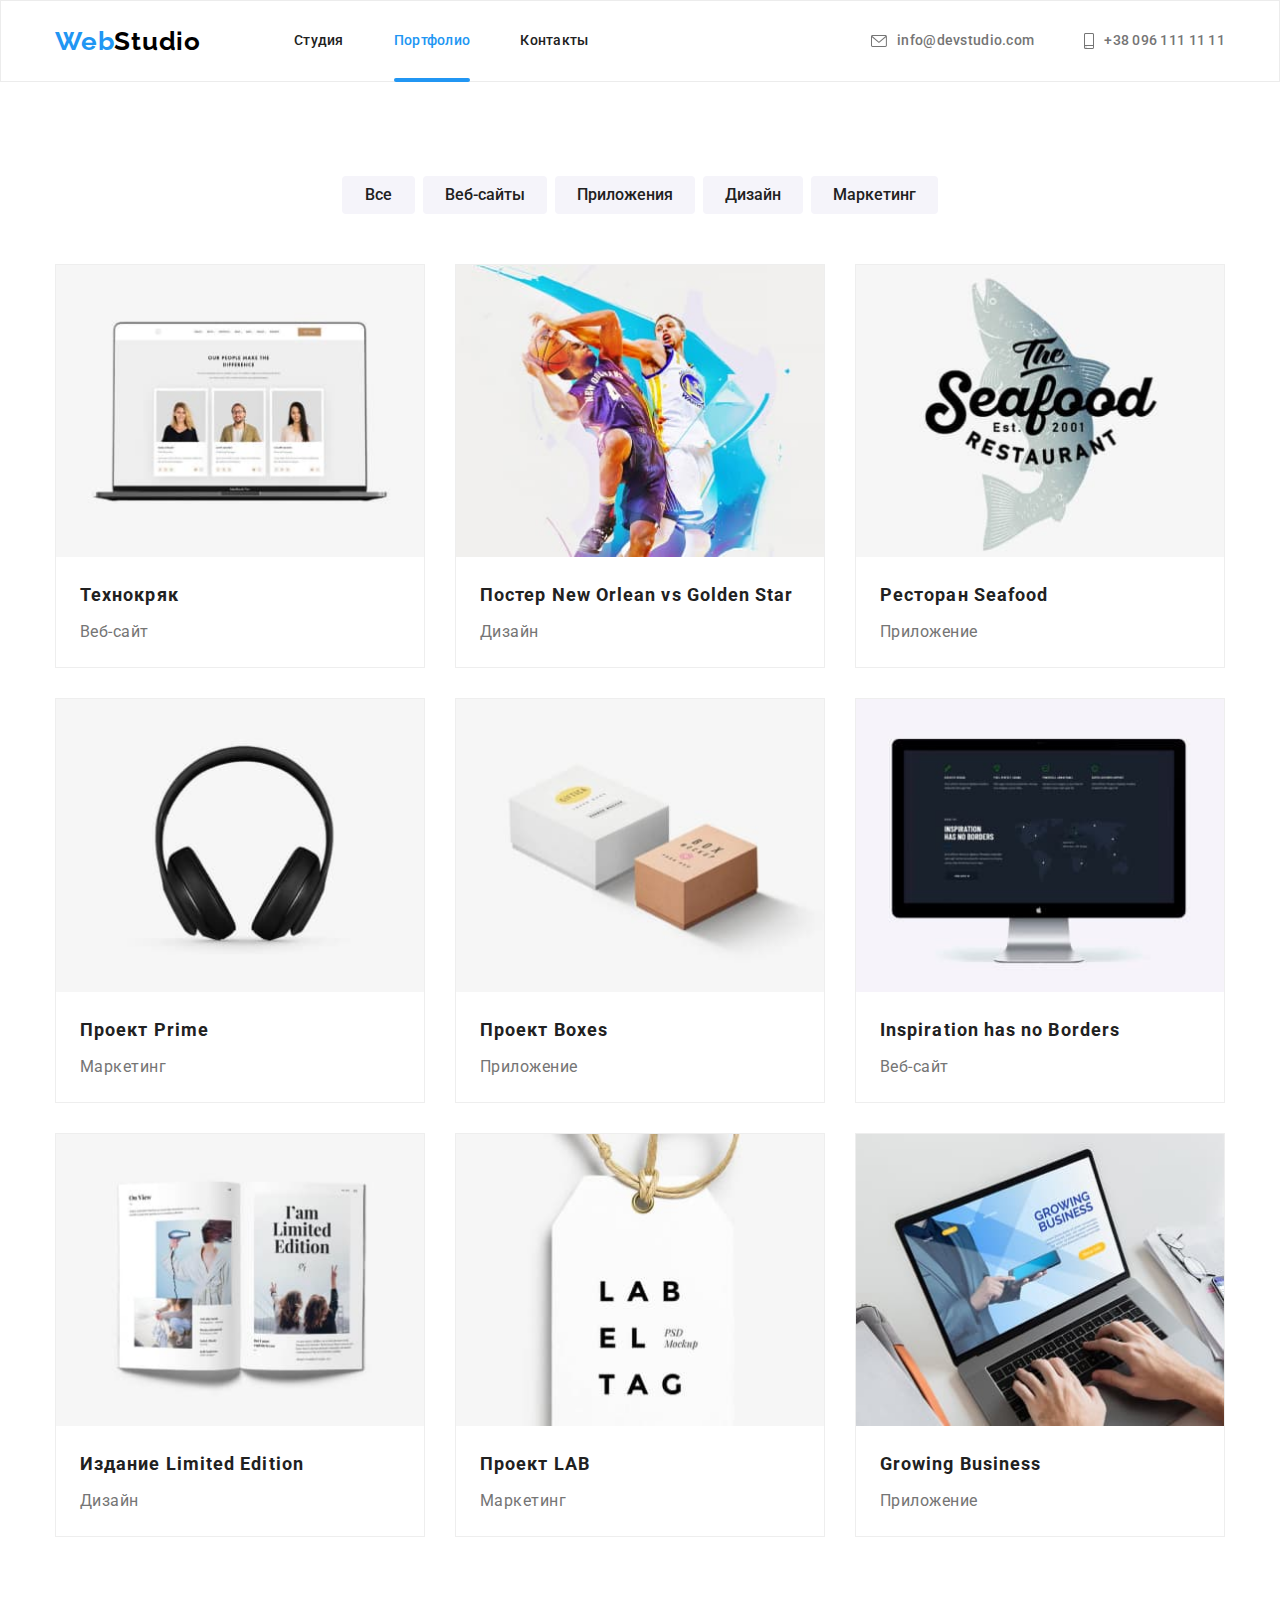
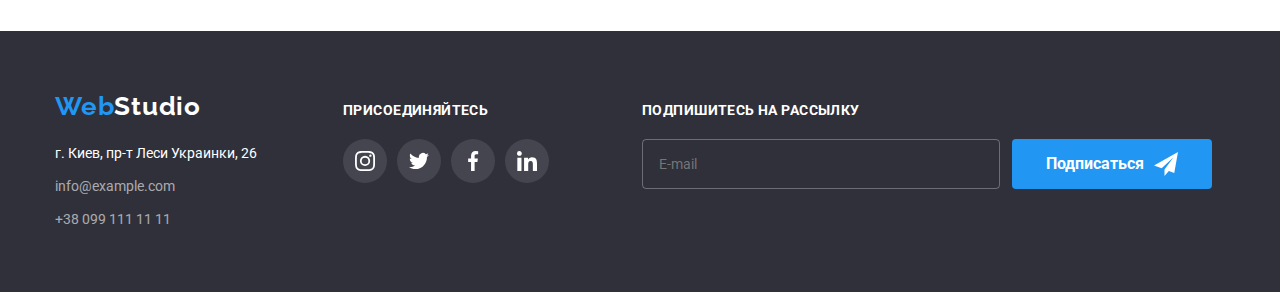
==== commit 605d473f: "исправлен путь к фоновому изображению героя" ====
--- a/portfolio.html
+++ b/portfolio.html
@@ -16,7 +16,9 @@
     <header class="page-header">
       <div class="container page-header-flex">
         <nav class="page-header__nav">
-          <a href="./" class="logo"> <span>Web</span>Studio </a>
+          <a href="./" class="logo">
+            <span class="logo--color">Web</span>Studio
+          </a>
           <ul class="site-nav">
             <li class="site-nav__item">
               <a href="./" class="site-nav__link">Студия</a>
--- a/css/main.min.css
+++ b/css/main.min.css
@@ -1,3 +1,3 @@
 /*! modern-normalize v1.0.0 | MIT License | https://github.com/sindresorhus/modern-normalize */*,*::before,*::after{-webkit-box-sizing:border-box;box-sizing:border-box}*{list-style:none;text-decoration:none}img{display:block;max-width:100%;height:auto}h1,h2,h3,h4,p{margin:0;padding:0}:root{-moz-tab-size:4;-o-tab-size:4;tab-size:4}html{line-height:1.15;-webkit-text-size-adjust:100%}body{margin:0;padding:0}body{font-family:system-ui,-apple-system,"Segoe UI",Roboto,Helvetica,Arial,sans-serif,"Apple Color Emoji","Segoe UI Emoji"}hr{height:0;color:inherit}abbr[title]{-webkit-text-decoration:underline dotted;text-decoration:underline dotted}b,strong{font-weight:bolder}code,kbd,samp,pre{font-family:ui-monospace, SFMono-Regular, Consolas, 'Liberation Mono', Menlo,- monospace;font-size:1em}small{font-size:80%}sub,sup{font-size:75%;line-height:0;position:relative;vertical-align:baseline}sub{bottom:-0.25em}sup{top:-0.5em}table{text-indent:0;border-color:inherit}button,input,optgroup,select,textarea{font-family:inherit;font-size:100%;line-height:1.15;margin:0}address{font-style:normal}button,select{text-transform:none}button,[type='button'],[type='reset'],[type='submit']{-webkit-appearance:button}::-moz-focus-inner{border-style:none;padding:0}:-moz-focusring{outline:1px dotted ButtonText}:-moz-ui-invalid{box-shadow:none}legend{padding:0}progress{vertical-align:baseline}::-webkit-inner-spin-button,::-webkit-outer-spin-button{height:auto}[type='search']{-webkit-appearance:textfield;outline-offset:-2px}::-webkit-search-decoration{-webkit-appearance:none}::-webkit-file-upload-button{-webkit-appearance:button;font:inherit}summary{display:list-item}.visually-hidden{position:absolute;width:1px;height:1px;margin:-1px;border:0;padding:0;white-space:nowrap;-webkit-clip-path:inset(100%);clip-path:inset(100%);clip:rect(0 0 0 0);overflow:hidden}body{background-color:#ffffff;color:#212121;font-family:Roboto, sans-serif}.container{width:1200px;padding-left:15px;padding-right:15px;margin-left:auto;margin-right:auto}.features,.job,.team,.clients,.pfl{padding-top:94px;padding-bottom:94px;letter-spacing:0.03em}.features{padding-bottom:0}.team{background-color:#f5f4fa}.features__title,.team__title,.job__title,.team__title,.clients__title{margin-top:0;margin-bottom:50px;font-weight:700;font-size:36px;line-height:1.17;text-align:center}.page-header{position:-webkit-sticky;position:sticky;width:100%;top:-1px;left:0;z-index:100;background-color:#fff;border:1px solid #ececec;letter-spacing:0.02em;font-size:14px;line-height:1.14;font-weight:500}.page-header-flex{display:-webkit-box;display:-ms-flexbox;display:flex;-webkit-box-align:center;-ms-flex-align:center;align-items:center;min-height:80px}.page-header__nav{display:-webkit-box;display:-ms-flexbox;display:flex;-webkit-box-align:center;-ms-flex-align:center;align-items:center}.logo{font-family:Raleway, sans-serif;font-weight:700;font-size:26px;line-height:1.192;letter-spacing:0.03em;color:#000}.logo--color{color:#2196f3}.logo:focus{outline:none;-webkit-box-shadow:0 0 0 2px #2196f3;box-shadow:0 0 0 2px #2196f3;border-radius:4px}.footer__logo{width:-webkit-fit-content;width:-moz-fit-content;width:fit-content;display:block;margin-bottom:20px;color:#fff}.footer__logo:focus{outline:none;-webkit-box-shadow:0 0 0 1px #2196f3;box-shadow:0 0 0 1px #2196f3;border-radius:4px}.site-nav{display:-webkit-box;display:-ms-flexbox;display:flex;-webkit-box-align:center;-ms-flex-align:center;align-items:center;margin:0;margin-left:93px;padding:0}.site-nav__item:not(:first-child){margin-left:50px}.site-nav__link{display:block;padding-top:32px;padding-bottom:32px;color:var(--primary-text-color);-webkit-transition:color 250ms cubic-bezier(0.4, 0, 0.2, 1);transition:color 250ms cubic-bezier(0.4, 0, 0.2, 1)}.site-nav__link--current{color:#2196f3}.site-nav__link--current{position:relative}.site-nav__link--current::after{position:absolute;display:block;bottom:-1px;left:0;content:'';width:100%;height:4px;border-radius:4px;background-color:#2196f3}.site-nav__link:hover{color:#2196f3}.site-nav__link:focus{color:#2196f3;outline:none}.contacts-nav{display:-webkit-box;display:-ms-flexbox;display:flex;margin:0;margin-left:auto;padding:0;white-space:nowrap}.contacts-nav__item{margin-left:50px}.contacts-nav__link{display:-webkit-box;display:-ms-flexbox;display:flex;-webkit-box-align:center;-ms-flex-align:center;align-items:center}.contacts-nav__link{color:#757575;-webkit-transition:color 250ms cubic-bezier(0.4, 0, 0.2, 1);transition:color 250ms cubic-bezier(0.4, 0, 0.2, 1)}.contacts-nav__link:hover,.contacts-nav__link:focus{color:#2196f3;outline:none}.contacts-nav__icon{margin-right:10px;fill:currentColor}.hero{max-width:1600px;min-height:600px;margin-left:auto;margin-right:auto;background-image:-webkit-gradient(linear, left top, right top, from(rgba(47,48,58,0.4)), to(rgba(47,48,58,0.4))),url("../../images/hero.jpg");background-image:linear-gradient(to right, rgba(47,48,58,0.4), rgba(47,48,58,0.4)),url("../../images/hero.jpg");background-size:cover;background-position:center;background-repeat:no-repeat;background-color:#c4c4c4;color:#fff;letter-spacing:0.06em;text-align:center}.hero__title{margin-bottom:30px;margin-right:auto;margin-left:auto;max-width:696px;color:#fff;font-weight:900;font-size:44px;line-height:1.36;letter-spacing:0.06em;text-transform:uppercase}.hero__content{padding-top:200px;padding-bottom:200px}.button{display:inline-block;padding:10px 32px;min-width:136px;font-weight:700;font-size:16px;line-height:1.875;-webkit-box-align:center;-ms-flex-align:center;align-items:center;text-align:center;color:#fff;background-color:#2196f3;border-radius:4px;border-width:0;cursor:pointer}.button:focus{outline:none;-webkit-box-shadow:0 0 0 2px #fff;box-shadow:0 0 0 2px #fff;border-radius:4px}.features__list{display:-webkit-box;display:-ms-flexbox;display:flex;-ms-flex-wrap:wrap;flex-wrap:wrap;padding:0;margin:0;margin-top:calc(-1 * 30px);margin-left:calc(-1 * 30px);text-align:left}.features__item{-ms-flex-preferred-size:calc(100% / 4 - 30px);flex-basis:calc(100% / 4 - 30px);margin-top:30px;margin-left:30px}.features__icon{padding:20px 100px;margin-bottom:30px;width:270px;height:120px;background-color:#f5f4fa}.features__subtitle{margin-bottom:10px;font-weight:700;font-size:14px;line-height:1.14;text-transform:uppercase}.features__descr{color:#757575;font-weight:400;font-size:14px;line-height:1.71}.job__list{display:-webkit-box;display:-ms-flexbox;display:flex;-ms-flex-wrap:wrap;flex-wrap:wrap;padding:0;margin:0;margin-top:calc(-1 * 30px);margin-left:calc(-1 * 30px)}.job__item{-ms-flex-preferred-size:calc(100% / 3 - 30px);flex-basis:calc(100% / 3 - 30px);margin-top:30px;margin-left:30px;position:relative}.job__subtitle{position:absolute;bottom:0;padding-top:27px;padding-bottom:27px;width:100%;color:#fff;background-color:rgba(47,48,58,0.8);font-weight:700;font-size:14px;line-height:1.14;text-transform:uppercase;letter-spacing:0.03em;text-align:center}.team__list{display:-webkit-box;display:-ms-flexbox;display:flex;-ms-flex-wrap:wrap;flex-wrap:wrap;padding:0;margin:0;margin-top:calc(-1 * 30px);margin-left:calc(-1 * 30px);line-height:1.19}.team__list h3{margin-top:0;margin-bottom:10px;font-weight:500;font-size:16px;text-align:center}.team__list p{margin-bottom:16px;color:#757575;font-weight:400;font-size:16px;text-align:center}.team__item{-ms-flex-preferred-size:calc(100% / 4 - 30px);flex-basis:calc(100% / 4 - 30px);margin-top:30px;margin-left:30px;-webkit-box-shadow:0px 1px 3px rgba(0,0,0,0.12),0px 1px 1px rgba(0,0,0,0.14),0px 2px 1px rgba(0,0,0,0.2);box-shadow:0px 1px 3px rgba(0,0,0,0.12),0px 1px 1px rgba(0,0,0,0.14),0px 2px 1px rgba(0,0,0,0.2);border-radius:0px 0px 4px 4px}.team__meta{padding-top:30px;padding-bottom:30px;padding-left:32px;padding-right:32px;background-color:#fff}.social-list{display:-webkit-box;display:-ms-flexbox;display:flex;-webkit-box-pack:justify;-ms-flex-pack:justify;justify-content:space-between;margin:0;padding:0;color:#afb1b8}.social-list__link{display:block;padding:0;margin:0;color:#afb1b8;line-height:0;border-radius:50%;-webkit-transition:background-color 250ms cubic-bezier(0.4, 0, 0.2, 1),color 250ms cubic-bezier(0.4, 0, 0.2, 1);transition:background-color 250ms cubic-bezier(0.4, 0, 0.2, 1),color 250ms cubic-bezier(0.4, 0, 0.2, 1)}.social-list__link:hover,.social-list__link:focus{background-color:#2196f3;color:#fff}.social-list__link:focus{outline:none;-webkit-box-shadow:0 0 0 1px #f5f4fa;box-shadow:0 0 0 1px #f5f4fa;border-radius:50%}.social-list__icon{padding:12px;width:44px;height:44px;fill:currentColor}.clients__list{display:-webkit-box;display:-ms-flexbox;display:flex;-ms-flex-wrap:wrap;flex-wrap:wrap;padding:0;margin:0;margin-top:calc(-1 * 30px);margin-left:calc(-1 * 30px);line-height:1.19}.clients__item{-ms-flex-preferred-size:calc(100% / 6 - 30px);flex-basis:calc(100% / 6 - 30px);margin-left:30px;margin-top:30px}.clients__link{display:-webkit-box;display:-ms-flexbox;display:flex;-webkit-box-pack:center;-ms-flex-pack:center;justify-content:center;-webkit-box-align:center;-ms-flex-align:center;align-items:center;height:90px;border:1px solid #afb1b8;border-radius:4px;color:#afb1b8;-webkit-transition:color 250ms cubic-bezier(0.4, 0, 0.2, 1),border 250ms cubic-bezier(0.4, 0, 0.2, 1);transition:color 250ms cubic-bezier(0.4, 0, 0.2, 1),border 250ms cubic-bezier(0.4, 0, 0.2, 1)}.clients__link:hover,.clients__link:focus{color:#2196f3;border:1px solid #2196f3}.clients__icon{fill:currentColor}.clients__link:focus{outline:none;-webkit-box-shadow:0 0 0 1px #2196f3;box-shadow:0 0 0 1px #2196f3;border-radius:4px}.backdrop{position:fixed;top:0;left:0;width:100%;height:100%;z-index:101;background-color:rgba(0,0,0,0.2);-webkit-transition:opacity 500ms cubic-bezier(0.4, 0, 0.2, 1);transition:opacity 500ms cubic-bezier(0.4, 0, 0.2, 1)}.backdrop.is-hidden{visibility:hidden;opacity:0;pointer-events:none}.modal{position:absolute;top:50%;left:50%;-webkit-transform:translate(-50%, -50%);transform:translate(-50%, -50%);min-width:528px;min-height:581px;-webkit-box-shadow:0px 1px 3px rgba(0,0,0,0.12),0px 1px 1px rgba(0,0,0,0.14),0px 2px 1px rgba(0,0,0,0.2);box-shadow:0px 1px 3px rgba(0,0,0,0.12),0px 1px 1px rgba(0,0,0,0.14),0px 2px 1px rgba(0,0,0,0.2);border-radius:4px;background-color:#fff}.button-close{position:absolute;top:8px;right:8px;cursor:pointer;padding:0;width:30px;height:30px;border:none;border-radius:50%;line-height:0;-webkit-transition:color 250ms cubic-bezier(0.4, 0, 0.2, 1);transition:color 250ms cubic-bezier(0.4, 0, 0.2, 1)}.button-close-icon{fill:currentColor}.button-close:hover,.button-close:focus{color:#2196f3}.button-close:focus{outline:none;-webkit-box-shadow:0 0 0 1px #2196f3;box-shadow:0 0 0 1px #2196f3}.form{margin-right:40px;margin-left:40px;margin-top:40px;margin-bottom:40px;font-weight:400;font-size:12px;line-height:1.167;letter-spacing:0.01em;color:#757575}.form__title{display:inline-block;margin-bottom:12px;font-weight:700;font-size:20px;line-height:1.15;text-align:center;letter-spacing:0.03em;color:#212121}.form__field{display:-webkit-box;display:-ms-flexbox;display:flex;-webkit-box-orient:vertical;-webkit-box-direction:normal;-ms-flex-direction:column;flex-direction:column;margin-bottom:10px}.form__field ::-webkit-input-placeholder{color:rgba(117,117,117,0.5)}.form__field :-ms-input-placeholder{color:rgba(117,117,117,0.5)}.form__field ::-ms-input-placeholder{color:rgba(117,117,117,0.5)}.form__field ::placeholder{color:rgba(117,117,117,0.5)}.form__label{margin:0;padding:0;margin-bottom:4px}.form__wrapper{position:relative}.form__input{margin:0;padding:0;padding-top:11px;padding-bottom:11px;padding-right:12px;padding-left:42px;width:100%;border-radius:4px;border:1px solid rgba(33,33,33,0.2);-webkit-transition:color 250ms cubic-bezier(0.4, 0, 0.2, 1);transition:color 250ms cubic-bezier(0.4, 0, 0.2, 1)}.form__input:focus{outline:none;border:1px solid #2196f3;caret-color:#2196f3}.form__input:focus ~ .form__icon{color:#2196f3}.form__icon{position:absolute;left:12px;top:50%;width:18px;height:18px;color:#212121;fill:currentColor;-webkit-transform:translateY(-50%);transform:translateY(-50%);-webkit-transition:color 250ms cubic-bezier(0.4, 0, 0.2, 1);transition:color 250ms cubic-bezier(0.4, 0, 0.2, 1)}.form__comment{padding:12px 16px;-webkit-box-sizing:border-box;box-sizing:border-box;border-radius:4px;border:1px solid rgba(33,33,33,0.2)}.form__comment:focus{outline:none;border:1px solid #2196f3;caret-color:#2196f3}.policy-field{display:-webkit-box;display:-ms-flexbox;display:flex;-webkit-box-pack:center;-ms-flex-pack:center;justify-content:center;font-weight:normal;font-size:14px;line-height:1.714;letter-spacing:0.03em}.policy{display:-webkit-box;display:-ms-flexbox;display:flex;-webkit-box-align:center;-ms-flex-align:center;align-items:center;margin:0;cursor:pointer;padding:0;margin-bottom:30px}.policy-icon{display:inline-block;width:16px;height:15px;margin-right:8px;border:2px solid #212121;border-radius:2px}.policy-icon use{display:none}.policy-input{position:absolute;width:1px;height:1px;margin:-1px;border:0;padding:0;white-space:nowrap;-webkit-clip-path:inset(100%);clip-path:inset(100%);clip:rect(0 0 0 0);overflow:hidden}.policy-input:checked+.policy-icon use{display:inline-block}.policy-input:checked+.policy-icon{border:none}.policy-link{margin-left:4px;text-decoration:underline;color:#2196f3}.textaria{resize:none}.form__button{display:block;margin-left:auto;margin-right:auto;margin-bottom:40px;-webkit-box-shadow:0px 4px 4px rgba(0,0,0,0.15);box-shadow:0px 4px 4px rgba(0,0,0,0.15)}.form__button:hover,.form__button:focus{background-color:#188ce8}.footer{width:100%;margin-left:auto;margin-right:auto;min-height:252px;background-color:#2f303a;color:#fff;font-style:normal;font-weight:400;font-size:14px;line-height:1.714}.footer p{display:inline-block;width:-webkit-fit-content;width:-moz-fit-content;width:fit-content;margin-bottom:9px}.footer p:last-child{margin-bottom:0}.footer .contacts{padding:0;color:rgba(255,255,255,0.6);-webkit-transition:color 250ms cubic-bezier(0.4, 0, 0.2, 1);transition:color 250ms cubic-bezier(0.4, 0, 0.2, 1)}.contacts:focus{outline:none;-webkit-box-shadow:0 0 0 1px #2196f3;box-shadow:0 0 0 1px #2196f3;border-radius:4px}.footer-social{margin-left:86px}.footer-social__title{display:inline-block;margin-bottom:20px;font-weight:700;font-size:14px;line-height:1.14;text-transform:uppercase;letter-spacing:0.03em}.footer__social-list{min-width:206px}.social-list__link--color{background-color:rgba(255,255,255,0.1);color:#fff}.hover a:hover,.hover a:focus{color:#2196f3}.footer-sign{display:-webkit-box;display:-ms-flexbox;display:flex;-webkit-box-orient:vertical;-webkit-box-direction:normal;-ms-flex-direction:column;flex-direction:column;margin-left:93px}.footer-form-title{display:inline-block;margin-bottom:20px;font-weight:700;font-size:14px;line-height:1.14;text-transform:uppercase;letter-spacing:0.03em}.footer-form{display:-webkit-box;display:-ms-flexbox;display:flex}.footer-form-input{margin:0;margin-right:12px;padding:0;padding-top:16px;padding-bottom:16px;padding-left:16px;width:358px;color:rgba(255,255,255,0.6);background:transparent;-webkit-box-sizing:border-box;box-sizing:border-box;border-radius:4px;border:1px solid rgba(255,255,255,0.3)}.footer__button{padding:0;padding-top:10px;padding-bottom:10px;min-width:200px}.footer-form-icon{margin-left:10px}.footer-button-flex{display:-webkit-box;display:-ms-flexbox;display:flex;-webkit-box-pack:center;-ms-flex-pack:center;justify-content:center;-webkit-box-align:center;-ms-flex-align:center;align-items:center}.flex-footer{display:-webkit-box;display:-ms-flexbox;display:flex;-webkit-box-align:baseline;-ms-flex-align:baseline;align-items:baseline;padding-top:60px;padding-bottom:60px}.footer-address{display:-webkit-box;display:-ms-flexbox;display:flex;-webkit-box-orient:vertical;-webkit-box-direction:normal;-ms-flex-direction:column;flex-direction:column;-webkit-box-pack:center;-ms-flex-pack:center;justify-content:center}.flex-address{display:-webkit-box;display:-ms-flexbox;display:flex;-webkit-box-orient:vertical;-webkit-box-direction:normal;-ms-flex-direction:column;flex-direction:column}.button-pfl{display:inline-block;border-radius:4px;border-width:0;padding:6px 22px;min-width:73px;font-family:inherit;font-weight:500;font-size:16px;line-height:1.62;-webkit-box-align:center;-ms-flex-align:center;align-items:center;text-align:center;color:#212121;background-color:#f5f4fa;cursor:pointer;-webkit-transition:background-color 250ms cubic-bezier(0.4, 0, 0.2, 1),color 250ms cubic-bezier(0.4, 0, 0.2, 1),-webkit-box-shadow 250ms cubic-bezier(0.4, 0, 0.2, 1);transition:background-color 250ms cubic-bezier(0.4, 0, 0.2, 1),color 250ms cubic-bezier(0.4, 0, 0.2, 1),-webkit-box-shadow 250ms cubic-bezier(0.4, 0, 0.2, 1);transition:background-color 250ms cubic-bezier(0.4, 0, 0.2, 1),color 250ms cubic-bezier(0.4, 0, 0.2, 1),box-shadow 250ms cubic-bezier(0.4, 0, 0.2, 1);transition:background-color 250ms cubic-bezier(0.4, 0, 0.2, 1),color 250ms cubic-bezier(0.4, 0, 0.2, 1),box-shadow 250ms cubic-bezier(0.4, 0, 0.2, 1),-webkit-box-shadow 250ms cubic-bezier(0.4, 0, 0.2, 1)}.button-pfl:hover,.button-pfl:focus{color:#fff;background-color:#2196f3;-webkit-box-shadow:0px 3px 1px rgba(0,0,0,0.1),0px 1px 2px rgba(0,0,0,0.08),0px 2px 2px rgba(0,0,0,0.12);box-shadow:0px 3px 1px rgba(0,0,0,0.1),0px 1px 2px rgba(0,0,0,0.08),0px 2px 2px rgba(0,0,0,0.12);outline:none}.button-list{display:-webkit-box;display:-ms-flexbox;display:flex;-ms-flex-wrap:wrap;flex-wrap:wrap;-webkit-box-align:center;-ms-flex-align:center;align-items:center;-webkit-box-pack:center;-ms-flex-pack:center;justify-content:center;margin:0;margin-bottom:34px;padding:0;padding-bottom:16px}.button-item:not(:last-child){margin-right:8px}.pfl__list{display:-webkit-box;display:-ms-flexbox;display:flex;-ms-flex-wrap:wrap;flex-wrap:wrap;margin:0;padding:0;margin-top:calc(-1 * 30px);margin-left:calc(-1 * 30px)}.pfl__item{-ms-flex-preferred-size:calc(100% / 3 - 30px);flex-basis:calc(100% / 3 - 30px);margin-left:30px;margin-top:30px;border:1px solid #eee}.product{color:#212121;display:block;-webkit-transition:-webkit-box-shadow 250px cubic-bezier(0.4, 0, 0.2, 1);transition:-webkit-box-shadow 250px cubic-bezier(0.4, 0, 0.2, 1);transition:box-shadow 250px cubic-bezier(0.4, 0, 0.2, 1);transition:box-shadow 250px cubic-bezier(0.4, 0, 0.2, 1), -webkit-box-shadow 250px cubic-bezier(0.4, 0, 0.2, 1)}.product:hover,.product:focus{-webkit-box-shadow:0px 1px 1px rgba(0,0,0,0.12),0px 4px 4px rgba(0,0,0,0.06),1px 4px 6px rgba(0,0,0,0.16);box-shadow:0px 1px 1px rgba(0,0,0,0.12),0px 4px 4px rgba(0,0,0,0.06),1px 4px 6px rgba(0,0,0,0.16);outline:none}.product .product__descr{-webkit-transition:opacity 250ms cubic-bezier(0.4, 0, 0.2, 1),-webkit-transform 250ms cubic-bezier(0.4, 0, 0.2, 1);transition:opacity 250ms cubic-bezier(0.4, 0, 0.2, 1),-webkit-transform 250ms cubic-bezier(0.4, 0, 0.2, 1);transition:opacity 250ms cubic-bezier(0.4, 0, 0.2, 1),transform 250ms cubic-bezier(0.4, 0, 0.2, 1);transition:opacity 250ms cubic-bezier(0.4, 0, 0.2, 1),transform 250ms cubic-bezier(0.4, 0, 0.2, 1),-webkit-transform 250ms cubic-bezier(0.4, 0, 0.2, 1)}.product:hover .product__descr,.product:focus .product__descr{opacity:1;-webkit-transform:translateY(-100%);transform:translateY(-100%)}.product__name{margin:0;margin-bottom:4px;font-weight:700;font-size:18px;line-height:2;letter-spacing:0.06em}.product__meta{padding:20px 24px}.product__type{margin:0;color:#757575;font-weight:400;font-size:16px;line-height:1.88;letter-spacing:0.03em}.product__thumb{position:relative;overflow:hidden}.product__descr{position:absolute;display:-webkit-box;display:-ms-flexbox;display:flex;-webkit-box-pack:center;-ms-flex-pack:center;justify-content:center;-webkit-box-align:center;-ms-flex-align:center;align-items:center;top:100%;left:0;width:100%;height:100%;padding:63px 24px;font-weight:400;font-size:18px;line-height:1.56;letter-spacing:0.03em;opacity:0;background-color:rgba(33,150,243,0.9);color:#fff;-webkit-transform:translateY(0);transform:translateY(0)}
+ monospace;font-size:1em}small{font-size:80%}sub,sup{font-size:75%;line-height:0;position:relative;vertical-align:baseline}sub{bottom:-0.25em}sup{top:-0.5em}table{text-indent:0;border-color:inherit}button,input,optgroup,select,textarea{font-family:inherit;font-size:100%;line-height:1.15;margin:0}address{font-style:normal}button,select{text-transform:none}button,[type='button'],[type='reset'],[type='submit']{-webkit-appearance:button}::-moz-focus-inner{border-style:none;padding:0}:-moz-focusring{outline:1px dotted ButtonText}:-moz-ui-invalid{box-shadow:none}legend{padding:0}progress{vertical-align:baseline}::-webkit-inner-spin-button,::-webkit-outer-spin-button{height:auto}[type='search']{-webkit-appearance:textfield;outline-offset:-2px}::-webkit-search-decoration{-webkit-appearance:none}::-webkit-file-upload-button{-webkit-appearance:button;font:inherit}summary{display:list-item}.visually-hidden{position:absolute;width:1px;height:1px;margin:-1px;border:0;padding:0;white-space:nowrap;-webkit-clip-path:inset(100%);clip-path:inset(100%);clip:rect(0 0 0 0);overflow:hidden}body{background-color:#ffffff;color:#212121;font-family:Roboto, sans-serif}.container{width:1200px;padding-left:15px;padding-right:15px;margin-left:auto;margin-right:auto}.features,.job,.team,.clients,.pfl{padding-top:94px;padding-bottom:94px;letter-spacing:0.03em}.features{padding-bottom:0}.team{background-color:#f5f4fa}.features__title,.team__title,.job__title,.team__title,.clients__title{margin-top:0;margin-bottom:50px;font-weight:700;font-size:36px;line-height:1.17;text-align:center}.page-header{position:-webkit-sticky;position:sticky;width:100%;top:-1px;left:0;z-index:100;background-color:#fff;border:1px solid #ececec;letter-spacing:0.02em;font-size:14px;line-height:1.14;font-weight:500}.page-header-flex{display:-webkit-box;display:-ms-flexbox;display:flex;-webkit-box-align:center;-ms-flex-align:center;align-items:center;min-height:80px}.page-header__nav{display:-webkit-box;display:-ms-flexbox;display:flex;-webkit-box-align:center;-ms-flex-align:center;align-items:center}.logo{font-family:Raleway, sans-serif;font-weight:700;font-size:26px;line-height:1.192;letter-spacing:0.03em;color:#000}.logo--color{color:#2196f3}.logo:focus{outline:none;-webkit-box-shadow:0 0 0 2px #2196f3;box-shadow:0 0 0 2px #2196f3;border-radius:4px}.footer__logo{width:-webkit-fit-content;width:-moz-fit-content;width:fit-content;display:block;margin-bottom:20px;color:#fff}.footer__logo:focus{outline:none;-webkit-box-shadow:0 0 0 1px #2196f3;box-shadow:0 0 0 1px #2196f3;border-radius:4px}.site-nav{display:-webkit-box;display:-ms-flexbox;display:flex;-webkit-box-align:center;-ms-flex-align:center;align-items:center;margin:0;margin-left:93px;padding:0}.site-nav__item:not(:first-child){margin-left:50px}.site-nav__link{display:block;padding-top:32px;padding-bottom:32px;color:var(--primary-text-color);-webkit-transition:color 250ms cubic-bezier(0.4, 0, 0.2, 1);transition:color 250ms cubic-bezier(0.4, 0, 0.2, 1)}.site-nav__link--current{color:#2196f3}.site-nav__link--current{position:relative}.site-nav__link--current::after{position:absolute;display:block;bottom:-1px;left:0;content:'';width:100%;height:4px;border-radius:4px;background-color:#2196f3}.site-nav__link:hover{color:#2196f3}.site-nav__link:focus{color:#2196f3;outline:none}.contacts-nav{display:-webkit-box;display:-ms-flexbox;display:flex;margin:0;margin-left:auto;padding:0;white-space:nowrap}.contacts-nav__item{margin-left:50px}.contacts-nav__link{display:-webkit-box;display:-ms-flexbox;display:flex;-webkit-box-align:center;-ms-flex-align:center;align-items:center}.contacts-nav__link{color:#757575;-webkit-transition:color 250ms cubic-bezier(0.4, 0, 0.2, 1);transition:color 250ms cubic-bezier(0.4, 0, 0.2, 1)}.contacts-nav__link:hover,.contacts-nav__link:focus{color:#2196f3;outline:none}.contacts-nav__icon{margin-right:10px;fill:currentColor}.hero{max-width:1600px;min-height:600px;margin-left:auto;margin-right:auto;background-image:-webkit-gradient(linear, left top, right top, from(rgba(47,48,58,0.4)), to(rgba(47,48,58,0.4))),url("./../images/hero.jpg");background-image:linear-gradient(to right, rgba(47,48,58,0.4), rgba(47,48,58,0.4)),url("./../images/hero.jpg");background-size:cover;background-position:center;background-repeat:no-repeat;background-color:#c4c4c4;color:#fff;letter-spacing:0.06em;text-align:center}.hero__title{margin-bottom:30px;margin-right:auto;margin-left:auto;max-width:696px;color:#fff;font-weight:900;font-size:44px;line-height:1.36;letter-spacing:0.06em;text-transform:uppercase}.hero__content{padding-top:200px;padding-bottom:200px}.button{display:inline-block;padding:10px 32px;min-width:136px;font-weight:700;font-size:16px;line-height:1.875;-webkit-box-align:center;-ms-flex-align:center;align-items:center;text-align:center;color:#fff;background-color:#2196f3;border-radius:4px;border-width:0;cursor:pointer}.button:focus{outline:none;-webkit-box-shadow:0 0 0 2px #fff;box-shadow:0 0 0 2px #fff;border-radius:4px}.features__list{display:-webkit-box;display:-ms-flexbox;display:flex;-ms-flex-wrap:wrap;flex-wrap:wrap;padding:0;margin:0;margin-top:calc(-1 * 30px);margin-left:calc(-1 * 30px);text-align:left}.features__item{-ms-flex-preferred-size:calc(100% / 4 - 30px);flex-basis:calc(100% / 4 - 30px);margin-top:30px;margin-left:30px}.features__icon{padding:20px 100px;margin-bottom:30px;width:270px;height:120px;background-color:#f5f4fa}.features__subtitle{margin-bottom:10px;font-weight:700;font-size:14px;line-height:1.14;text-transform:uppercase}.features__descr{color:#757575;font-weight:400;font-size:14px;line-height:1.71}.job__list{display:-webkit-box;display:-ms-flexbox;display:flex;-ms-flex-wrap:wrap;flex-wrap:wrap;padding:0;margin:0;margin-top:calc(-1 * 30px);margin-left:calc(-1 * 30px)}.job__item{-ms-flex-preferred-size:calc(100% / 3 - 30px);flex-basis:calc(100% / 3 - 30px);margin-top:30px;margin-left:30px;position:relative}.job__subtitle{position:absolute;bottom:0;padding-top:27px;padding-bottom:27px;width:100%;color:#fff;background-color:rgba(47,48,58,0.8);font-weight:700;font-size:14px;line-height:1.14;text-transform:uppercase;letter-spacing:0.03em;text-align:center}.team__list{display:-webkit-box;display:-ms-flexbox;display:flex;-ms-flex-wrap:wrap;flex-wrap:wrap;padding:0;margin:0;margin-top:calc(-1 * 30px);margin-left:calc(-1 * 30px);line-height:1.19}.team__list h3{margin-top:0;margin-bottom:10px;font-weight:500;font-size:16px;text-align:center}.team__list p{margin-bottom:16px;color:#757575;font-weight:400;font-size:16px;text-align:center}.team__item{-ms-flex-preferred-size:calc(100% / 4 - 30px);flex-basis:calc(100% / 4 - 30px);margin-top:30px;margin-left:30px;-webkit-box-shadow:0px 1px 3px rgba(0,0,0,0.12),0px 1px 1px rgba(0,0,0,0.14),0px 2px 1px rgba(0,0,0,0.2);box-shadow:0px 1px 3px rgba(0,0,0,0.12),0px 1px 1px rgba(0,0,0,0.14),0px 2px 1px rgba(0,0,0,0.2);border-radius:0px 0px 4px 4px}.team__meta{padding-top:30px;padding-bottom:30px;padding-left:32px;padding-right:32px;background-color:#fff}.social-list{display:-webkit-box;display:-ms-flexbox;display:flex;-webkit-box-pack:justify;-ms-flex-pack:justify;justify-content:space-between;margin:0;padding:0;color:#afb1b8}.social-list__link{display:block;padding:0;margin:0;color:#afb1b8;line-height:0;border-radius:50%;-webkit-transition:background-color 250ms cubic-bezier(0.4, 0, 0.2, 1),color 250ms cubic-bezier(0.4, 0, 0.2, 1);transition:background-color 250ms cubic-bezier(0.4, 0, 0.2, 1),color 250ms cubic-bezier(0.4, 0, 0.2, 1)}.social-list__link:hover,.social-list__link:focus{background-color:#2196f3;color:#fff}.social-list__link:focus{outline:none;-webkit-box-shadow:0 0 0 1px #f5f4fa;box-shadow:0 0 0 1px #f5f4fa;border-radius:50%}.social-list__icon{padding:12px;width:44px;height:44px;fill:currentColor}.clients__list{display:-webkit-box;display:-ms-flexbox;display:flex;-ms-flex-wrap:wrap;flex-wrap:wrap;padding:0;margin:0;margin-top:calc(-1 * 30px);margin-left:calc(-1 * 30px);line-height:1.19}.clients__item{-ms-flex-preferred-size:calc(100% / 6 - 30px);flex-basis:calc(100% / 6 - 30px);margin-left:30px;margin-top:30px}.clients__link{display:-webkit-box;display:-ms-flexbox;display:flex;-webkit-box-pack:center;-ms-flex-pack:center;justify-content:center;-webkit-box-align:center;-ms-flex-align:center;align-items:center;height:90px;border:1px solid #afb1b8;border-radius:4px;color:#afb1b8;-webkit-transition:color 250ms cubic-bezier(0.4, 0, 0.2, 1),border 250ms cubic-bezier(0.4, 0, 0.2, 1);transition:color 250ms cubic-bezier(0.4, 0, 0.2, 1),border 250ms cubic-bezier(0.4, 0, 0.2, 1)}.clients__link:hover,.clients__link:focus{color:#2196f3;border:1px solid #2196f3}.clients__icon{fill:currentColor}.clients__link:focus{outline:none;-webkit-box-shadow:0 0 0 1px #2196f3;box-shadow:0 0 0 1px #2196f3;border-radius:4px}.backdrop{position:fixed;top:0;left:0;width:100%;height:100%;z-index:101;background-color:rgba(0,0,0,0.2);-webkit-transition:opacity 500ms cubic-bezier(0.4, 0, 0.2, 1);transition:opacity 500ms cubic-bezier(0.4, 0, 0.2, 1)}.backdrop.is-hidden{visibility:hidden;opacity:0;pointer-events:none}.modal{position:absolute;top:50%;left:50%;-webkit-transform:translate(-50%, -50%);transform:translate(-50%, -50%);min-width:528px;min-height:581px;-webkit-box-shadow:0px 1px 3px rgba(0,0,0,0.12),0px 1px 1px rgba(0,0,0,0.14),0px 2px 1px rgba(0,0,0,0.2);box-shadow:0px 1px 3px rgba(0,0,0,0.12),0px 1px 1px rgba(0,0,0,0.14),0px 2px 1px rgba(0,0,0,0.2);border-radius:4px;background-color:#fff}.button-close{position:absolute;top:8px;right:8px;cursor:pointer;padding:0;width:30px;height:30px;border:none;border-radius:50%;line-height:0;-webkit-transition:color 250ms cubic-bezier(0.4, 0, 0.2, 1);transition:color 250ms cubic-bezier(0.4, 0, 0.2, 1)}.button-close-icon{fill:currentColor}.button-close:hover,.button-close:focus{color:#2196f3}.button-close:focus{outline:none;-webkit-box-shadow:0 0 0 1px #2196f3;box-shadow:0 0 0 1px #2196f3}.form{margin-right:40px;margin-left:40px;margin-top:40px;margin-bottom:40px;font-weight:400;font-size:12px;line-height:1.167;letter-spacing:0.01em;color:#757575}.form__title{display:inline-block;margin-bottom:12px;font-weight:700;font-size:20px;line-height:1.15;text-align:center;letter-spacing:0.03em;color:#212121}.form__field{display:-webkit-box;display:-ms-flexbox;display:flex;-webkit-box-orient:vertical;-webkit-box-direction:normal;-ms-flex-direction:column;flex-direction:column;margin-bottom:10px}.form__field ::-webkit-input-placeholder{color:rgba(117,117,117,0.5)}.form__field :-ms-input-placeholder{color:rgba(117,117,117,0.5)}.form__field ::-ms-input-placeholder{color:rgba(117,117,117,0.5)}.form__field ::placeholder{color:rgba(117,117,117,0.5)}.form__label{margin:0;padding:0;margin-bottom:4px}.form__wrapper{position:relative}.form__input{margin:0;padding:0;padding-top:11px;padding-bottom:11px;padding-right:12px;padding-left:42px;width:100%;border-radius:4px;border:1px solid rgba(33,33,33,0.2);-webkit-transition:color 250ms cubic-bezier(0.4, 0, 0.2, 1);transition:color 250ms cubic-bezier(0.4, 0, 0.2, 1)}.form__input:focus{outline:none;border:1px solid #2196f3;caret-color:#2196f3}.form__input:focus ~ .form__icon{color:#2196f3}.form__icon{position:absolute;left:12px;top:50%;width:18px;height:18px;color:#212121;fill:currentColor;-webkit-transform:translateY(-50%);transform:translateY(-50%);-webkit-transition:color 250ms cubic-bezier(0.4, 0, 0.2, 1);transition:color 250ms cubic-bezier(0.4, 0, 0.2, 1)}.form__comment{padding:12px 16px;-webkit-box-sizing:border-box;box-sizing:border-box;border-radius:4px;border:1px solid rgba(33,33,33,0.2)}.form__comment:focus{outline:none;border:1px solid #2196f3;caret-color:#2196f3}.policy-field{display:-webkit-box;display:-ms-flexbox;display:flex;-webkit-box-pack:center;-ms-flex-pack:center;justify-content:center;font-weight:normal;font-size:14px;line-height:1.714;letter-spacing:0.03em}.policy{display:-webkit-box;display:-ms-flexbox;display:flex;-webkit-box-align:center;-ms-flex-align:center;align-items:center;margin:0;cursor:pointer;padding:0;margin-bottom:30px}.policy-icon{display:inline-block;width:16px;height:15px;margin-right:8px;border:2px solid #212121;border-radius:2px}.policy-icon use{display:none}.policy-input{position:absolute;width:1px;height:1px;margin:-1px;border:0;padding:0;white-space:nowrap;-webkit-clip-path:inset(100%);clip-path:inset(100%);clip:rect(0 0 0 0);overflow:hidden}.policy-input:checked+.policy-icon use{display:inline-block}.policy-input:checked+.policy-icon{border:none}.policy-link{margin-left:4px;text-decoration:underline;color:#2196f3}.textaria{resize:none}.form__button{display:block;margin-left:auto;margin-right:auto;margin-bottom:40px;-webkit-box-shadow:0px 4px 4px rgba(0,0,0,0.15);box-shadow:0px 4px 4px rgba(0,0,0,0.15)}.form__button:hover,.form__button:focus{background-color:#188ce8}.footer{width:100%;margin-left:auto;margin-right:auto;min-height:252px;background-color:#2f303a;color:#fff;font-style:normal;font-weight:400;font-size:14px;line-height:1.714}.footer p{display:inline-block;width:-webkit-fit-content;width:-moz-fit-content;width:fit-content;margin-bottom:9px}.footer p:last-child{margin-bottom:0}.footer .contacts{padding:0;color:rgba(255,255,255,0.6);-webkit-transition:color 250ms cubic-bezier(0.4, 0, 0.2, 1);transition:color 250ms cubic-bezier(0.4, 0, 0.2, 1)}.contacts:focus{outline:none;-webkit-box-shadow:0 0 0 1px #2196f3;box-shadow:0 0 0 1px #2196f3;border-radius:4px}.footer-social{margin-left:86px}.footer-social__title{display:inline-block;margin-bottom:20px;font-weight:700;font-size:14px;line-height:1.14;text-transform:uppercase;letter-spacing:0.03em}.footer__social-list{min-width:206px}.social-list__link--color{background-color:rgba(255,255,255,0.1);color:#fff}.hover a:hover,.hover a:focus{color:#2196f3}.footer-sign{display:-webkit-box;display:-ms-flexbox;display:flex;-webkit-box-orient:vertical;-webkit-box-direction:normal;-ms-flex-direction:column;flex-direction:column;margin-left:93px}.footer-form-title{display:inline-block;margin-bottom:20px;font-weight:700;font-size:14px;line-height:1.14;text-transform:uppercase;letter-spacing:0.03em}.footer-form{display:-webkit-box;display:-ms-flexbox;display:flex}.footer-form-input{margin:0;margin-right:12px;padding:0;padding-top:16px;padding-bottom:16px;padding-left:16px;width:358px;color:rgba(255,255,255,0.6);background:transparent;-webkit-box-sizing:border-box;box-sizing:border-box;border-radius:4px;border:1px solid rgba(255,255,255,0.3)}.footer__button{padding:0;padding-top:10px;padding-bottom:10px;min-width:200px}.footer-form-icon{margin-left:10px}.footer-button-flex{display:-webkit-box;display:-ms-flexbox;display:flex;-webkit-box-pack:center;-ms-flex-pack:center;justify-content:center;-webkit-box-align:center;-ms-flex-align:center;align-items:center}.flex-footer{display:-webkit-box;display:-ms-flexbox;display:flex;-webkit-box-align:baseline;-ms-flex-align:baseline;align-items:baseline;padding-top:60px;padding-bottom:60px}.footer-address{display:-webkit-box;display:-ms-flexbox;display:flex;-webkit-box-orient:vertical;-webkit-box-direction:normal;-ms-flex-direction:column;flex-direction:column;-webkit-box-pack:center;-ms-flex-pack:center;justify-content:center}.flex-address{display:-webkit-box;display:-ms-flexbox;display:flex;-webkit-box-orient:vertical;-webkit-box-direction:normal;-ms-flex-direction:column;flex-direction:column}.button-pfl{display:inline-block;border-radius:4px;border-width:0;padding:6px 22px;min-width:73px;font-family:inherit;font-weight:500;font-size:16px;line-height:1.62;-webkit-box-align:center;-ms-flex-align:center;align-items:center;text-align:center;color:#212121;background-color:#f5f4fa;cursor:pointer;-webkit-transition:background-color 250ms cubic-bezier(0.4, 0, 0.2, 1),color 250ms cubic-bezier(0.4, 0, 0.2, 1),-webkit-box-shadow 250ms cubic-bezier(0.4, 0, 0.2, 1);transition:background-color 250ms cubic-bezier(0.4, 0, 0.2, 1),color 250ms cubic-bezier(0.4, 0, 0.2, 1),-webkit-box-shadow 250ms cubic-bezier(0.4, 0, 0.2, 1);transition:background-color 250ms cubic-bezier(0.4, 0, 0.2, 1),color 250ms cubic-bezier(0.4, 0, 0.2, 1),box-shadow 250ms cubic-bezier(0.4, 0, 0.2, 1);transition:background-color 250ms cubic-bezier(0.4, 0, 0.2, 1),color 250ms cubic-bezier(0.4, 0, 0.2, 1),box-shadow 250ms cubic-bezier(0.4, 0, 0.2, 1),-webkit-box-shadow 250ms cubic-bezier(0.4, 0, 0.2, 1)}.button-pfl:hover,.button-pfl:focus{color:#fff;background-color:#2196f3;-webkit-box-shadow:0px 3px 1px rgba(0,0,0,0.1),0px 1px 2px rgba(0,0,0,0.08),0px 2px 2px rgba(0,0,0,0.12);box-shadow:0px 3px 1px rgba(0,0,0,0.1),0px 1px 2px rgba(0,0,0,0.08),0px 2px 2px rgba(0,0,0,0.12);outline:none}.button-list{display:-webkit-box;display:-ms-flexbox;display:flex;-ms-flex-wrap:wrap;flex-wrap:wrap;-webkit-box-align:center;-ms-flex-align:center;align-items:center;-webkit-box-pack:center;-ms-flex-pack:center;justify-content:center;margin:0;margin-bottom:34px;padding:0;padding-bottom:16px}.button-item:not(:last-child){margin-right:8px}.pfl__list{display:-webkit-box;display:-ms-flexbox;display:flex;-ms-flex-wrap:wrap;flex-wrap:wrap;margin:0;padding:0;margin-top:calc(-1 * 30px);margin-left:calc(-1 * 30px)}.pfl__item{-ms-flex-preferred-size:calc(100% / 3 - 30px);flex-basis:calc(100% / 3 - 30px);margin-left:30px;margin-top:30px;border:1px solid #eee}.product{color:#212121;display:block;-webkit-transition:-webkit-box-shadow 250px cubic-bezier(0.4, 0, 0.2, 1);transition:-webkit-box-shadow 250px cubic-bezier(0.4, 0, 0.2, 1);transition:box-shadow 250px cubic-bezier(0.4, 0, 0.2, 1);transition:box-shadow 250px cubic-bezier(0.4, 0, 0.2, 1), -webkit-box-shadow 250px cubic-bezier(0.4, 0, 0.2, 1)}.product:hover,.product:focus{-webkit-box-shadow:0px 1px 1px rgba(0,0,0,0.12),0px 4px 4px rgba(0,0,0,0.06),1px 4px 6px rgba(0,0,0,0.16);box-shadow:0px 1px 1px rgba(0,0,0,0.12),0px 4px 4px rgba(0,0,0,0.06),1px 4px 6px rgba(0,0,0,0.16);outline:none}.product .product__descr{-webkit-transition:opacity 250ms cubic-bezier(0.4, 0, 0.2, 1),-webkit-transform 250ms cubic-bezier(0.4, 0, 0.2, 1);transition:opacity 250ms cubic-bezier(0.4, 0, 0.2, 1),-webkit-transform 250ms cubic-bezier(0.4, 0, 0.2, 1);transition:opacity 250ms cubic-bezier(0.4, 0, 0.2, 1),transform 250ms cubic-bezier(0.4, 0, 0.2, 1);transition:opacity 250ms cubic-bezier(0.4, 0, 0.2, 1),transform 250ms cubic-bezier(0.4, 0, 0.2, 1),-webkit-transform 250ms cubic-bezier(0.4, 0, 0.2, 1)}.product:hover .product__descr,.product:focus .product__descr{opacity:1;-webkit-transform:translateY(-100%);transform:translateY(-100%)}.product__name{margin:0;margin-bottom:4px;font-weight:700;font-size:18px;line-height:2;letter-spacing:0.06em}.product__meta{padding:20px 24px}.product__type{margin:0;color:#757575;font-weight:400;font-size:16px;line-height:1.88;letter-spacing:0.03em}.product__thumb{position:relative;overflow:hidden}.product__descr{position:absolute;display:-webkit-box;display:-ms-flexbox;display:flex;-webkit-box-pack:center;-ms-flex-pack:center;justify-content:center;-webkit-box-align:center;-ms-flex-align:center;align-items:center;top:100%;left:0;width:100%;height:100%;padding:63px 24px;font-weight:400;font-size:18px;line-height:1.56;letter-spacing:0.03em;opacity:0;background-color:rgba(33,150,243,0.9);color:#fff;-webkit-transform:translateY(0);transform:translateY(0)}
 /*# sourceMappingURL=main.min.css.map */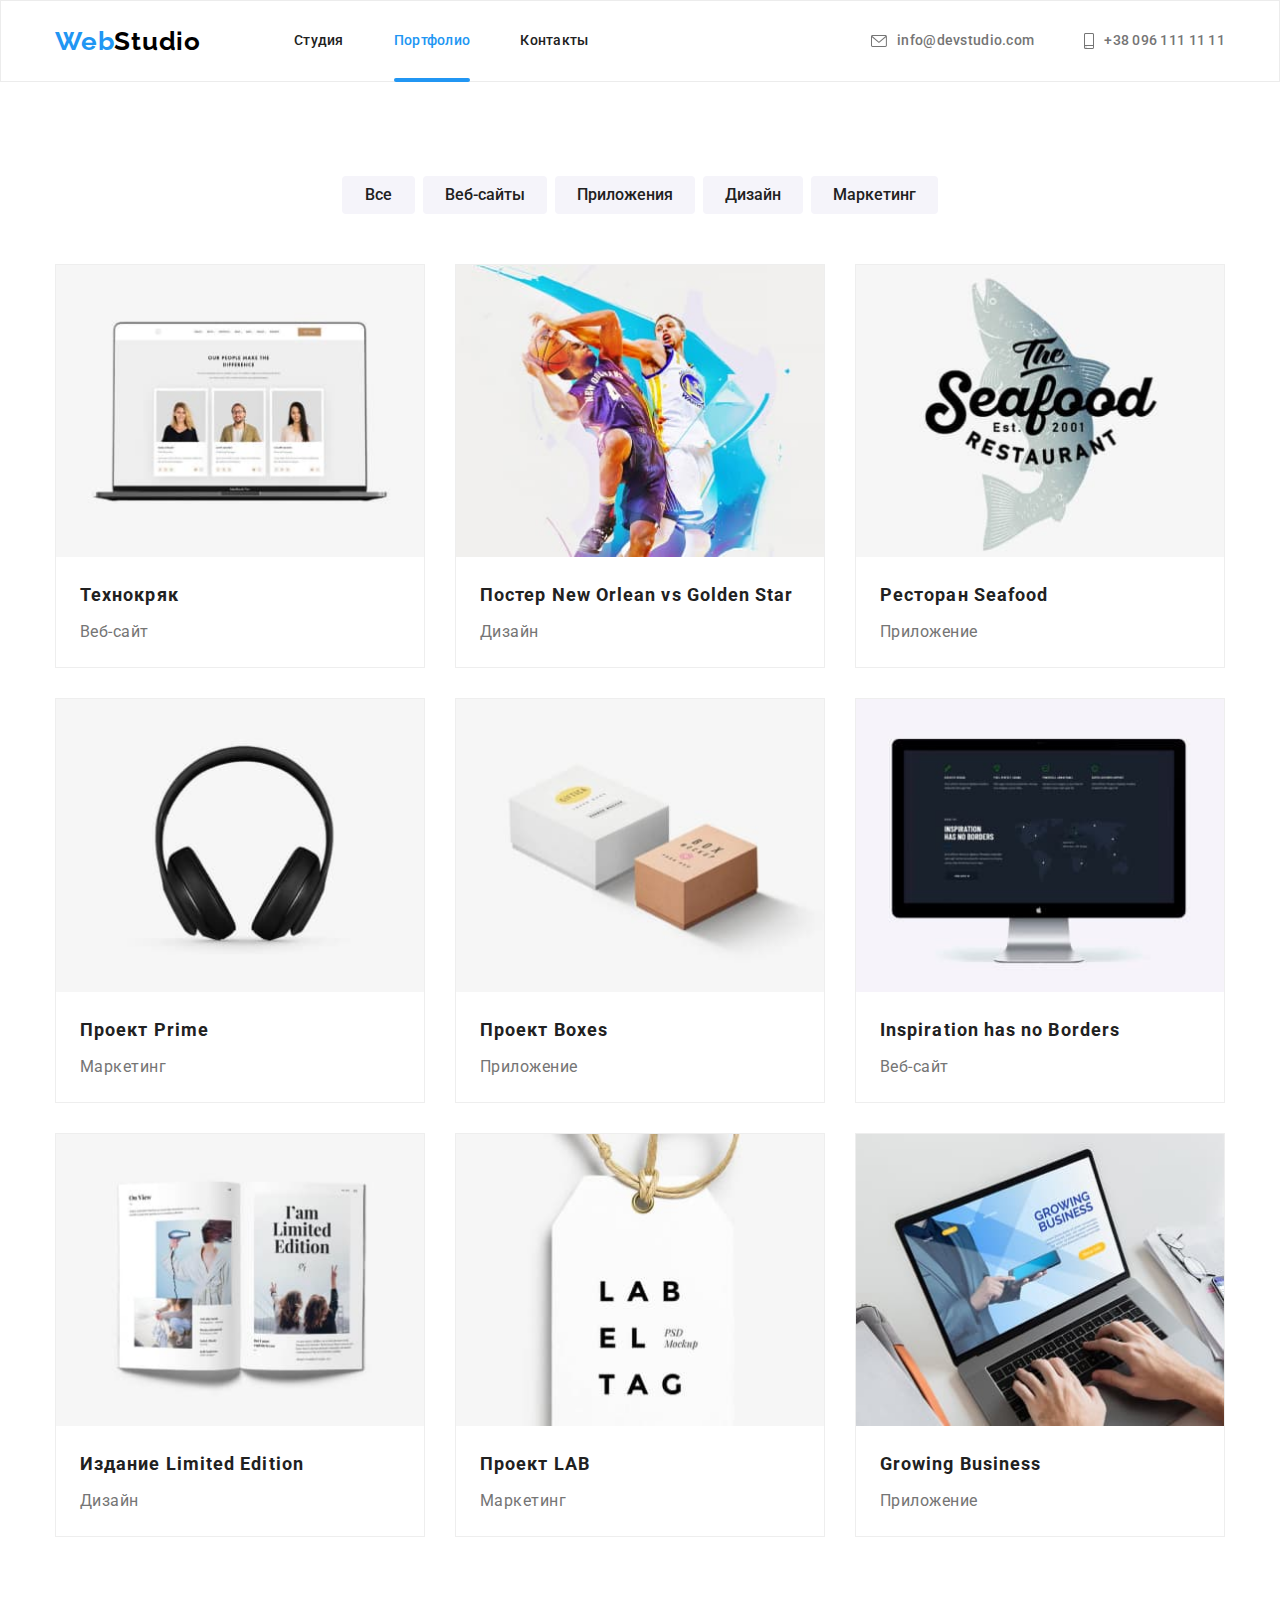
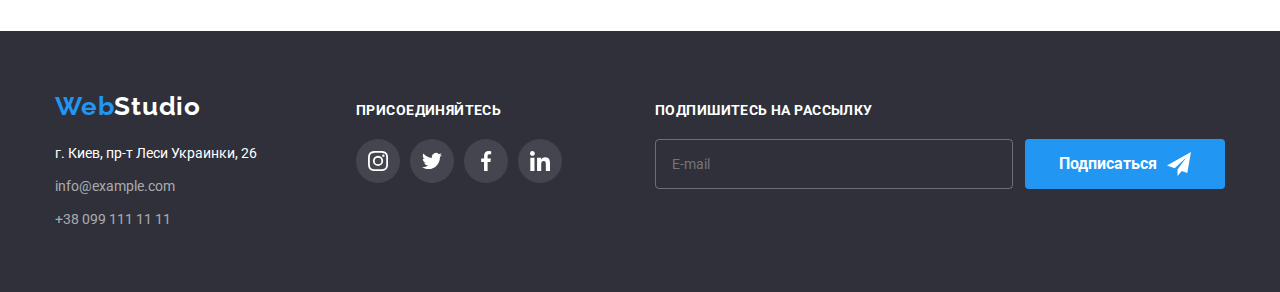
==== commit b6b4befd: "изменила синтаксис на scss" ====
--- a/portfolio.html
+++ b/portfolio.html
@@ -63,20 +63,26 @@
 
           <!-- Радио-кнопки -->
           <ul class="button-list">
-            <li class="button-item">
-              <button type="button" class="button-pfl">Все</button>
-            </li>
-            <li class="button-item">
-              <button type="button" class="button-pfl">Веб-сайты</button>
-            </li>
-            <li class="button-item">
-              <button type="button" class="button-pfl">Приложения</button>
-            </li>
-            <li class="button-item">
-              <button type="button" class="button-pfl">Дизайн</button>
-            </li>
-            <li class="button-item">
-              <button type="button" class="button-pfl">Маркетинг</button>
+            <li class="button-list__item">
+              <button type="button" class="button-list__button">Все</button>
+            </li>
+            <li class="button-list__item">
+              <button type="button" class="button-list__button">
+                Веб-сайты
+              </button>
+            </li>
+            <li class="button-list__item">
+              <button type="button" class="button-list__button">
+                Приложения
+              </button>
+            </li>
+            <li class="button-list__item">
+              <button type="button" class="button-list__button">Дизайн</button>
+            </li>
+            <li class="button-list__item">
+              <button type="button" class="button-list__button">
+                Маркетинг
+              </button>
             </li>
           </ul>
 
@@ -248,20 +254,22 @@
           <a href="./" class="logo footer__logo">
             <span class="logo--color">Web</span>Studio
           </a>
-          <address class="flex-address hover">
+          <address>
             <p>г. Киев, пр-т Леси Украинки, 26</p>
             <p>
-              <a href="mailto:info@example.com" class="contacts"
+              <a href="mailto:info@example.com" class="footer-address__contacts"
                 >info@example.com</a
               >
             </p>
             <p>
-              <a href="tel:+380991111111" class="contacts">+38 099 111 11 11</a>
+              <a href="tel:+380991111111" class="footer-address__contacts"
+                >+38 099 111 11 11</a
+              >
             </p>
           </address>
         </div>
         <div class="footer-social">
-          <h3 class="footer-social__title">Присоединяйтесь</h3>
+          <h3 class="footer__title">Присоединяйтесь</h3>
           <ul class="social-list footer__social-list">
             <li>
               <a
@@ -310,20 +318,20 @@
           </ul>
         </div>
         <div class="footer-sign">
-          <b class="footer-form-title">Подпишитесь на рассылку</b>
+          <b class="footer__title">Подпишитесь на рассылку</b>
           <form class="js-speaker-form footer-form">
-            <div class="footer-form-field">
+            <div class="footer-form__field">
               <input
                 type="email"
                 name="mail"
                 placeholder="E-mail"
-                class="footer-form-input"
+                class="footer-form__input"
               />
             </div>
             <button type="submit" class="button footer__button">
               <div class="footer-button-flex">
                 <span>Подписаться</span>
-                <svg class="footer-form-icon" width="24px" height="24px">
+                <svg class="footer-form__icon" width="24px" height="24px">
                   <use href="./images/icons.svg#icon-send"></use>
                 </svg>
               </div>
--- a/css/main.min.css
+++ b/css/main.min.css
@@ -1,3 +1,3 @@
 /*! modern-normalize v1.0.0 | MIT License | https://github.com/sindresorhus/modern-normalize */*,*::before,*::after{-webkit-box-sizing:border-box;box-sizing:border-box}*{list-style:none;text-decoration:none}img{display:block;max-width:100%;height:auto}h1,h2,h3,h4,p{margin:0;padding:0}:root{-moz-tab-size:4;-o-tab-size:4;tab-size:4}html{line-height:1.15;-webkit-text-size-adjust:100%}body{margin:0;padding:0}body{font-family:system-ui,-apple-system,"Segoe UI",Roboto,Helvetica,Arial,sans-serif,"Apple Color Emoji","Segoe UI Emoji"}hr{height:0;color:inherit}abbr[title]{-webkit-text-decoration:underline dotted;text-decoration:underline dotted}b,strong{font-weight:bolder}code,kbd,samp,pre{font-family:ui-monospace, SFMono-Regular, Consolas, 'Liberation Mono', Menlo,- monospace;font-size:1em}small{font-size:80%}sub,sup{font-size:75%;line-height:0;position:relative;vertical-align:baseline}sub{bottom:-0.25em}sup{top:-0.5em}table{text-indent:0;border-color:inherit}button,input,optgroup,select,textarea{font-family:inherit;font-size:100%;line-height:1.15;margin:0}address{font-style:normal}button,select{text-transform:none}button,[type='button'],[type='reset'],[type='submit']{-webkit-appearance:button}::-moz-focus-inner{border-style:none;padding:0}:-moz-focusring{outline:1px dotted ButtonText}:-moz-ui-invalid{box-shadow:none}legend{padding:0}progress{vertical-align:baseline}::-webkit-inner-spin-button,::-webkit-outer-spin-button{height:auto}[type='search']{-webkit-appearance:textfield;outline-offset:-2px}::-webkit-search-decoration{-webkit-appearance:none}::-webkit-file-upload-button{-webkit-appearance:button;font:inherit}summary{display:list-item}.visually-hidden{position:absolute;width:1px;height:1px;margin:-1px;border:0;padding:0;white-space:nowrap;-webkit-clip-path:inset(100%);clip-path:inset(100%);clip:rect(0 0 0 0);overflow:hidden}body{background-color:#ffffff;color:#212121;font-family:Roboto, sans-serif}.container{width:1200px;padding-left:15px;padding-right:15px;margin-left:auto;margin-right:auto}.features,.job,.team,.clients,.pfl{padding-top:94px;padding-bottom:94px;letter-spacing:0.03em}.features{padding-bottom:0}.team{background-color:#f5f4fa}.features__title,.team__title,.job__title,.team__title,.clients__title{margin-top:0;margin-bottom:50px;font-weight:700;font-size:36px;line-height:1.17;text-align:center}.page-header{position:-webkit-sticky;position:sticky;width:100%;top:-1px;left:0;z-index:100;background-color:#fff;border:1px solid #ececec;letter-spacing:0.02em;font-size:14px;line-height:1.14;font-weight:500}.page-header-flex{display:-webkit-box;display:-ms-flexbox;display:flex;-webkit-box-align:center;-ms-flex-align:center;align-items:center;min-height:80px}.page-header__nav{display:-webkit-box;display:-ms-flexbox;display:flex;-webkit-box-align:center;-ms-flex-align:center;align-items:center}.logo{font-family:Raleway, sans-serif;font-weight:700;font-size:26px;line-height:1.192;letter-spacing:0.03em;color:#000}.logo--color{color:#2196f3}.logo:focus{outline:none;-webkit-box-shadow:0 0 0 2px #2196f3;box-shadow:0 0 0 2px #2196f3;border-radius:4px}.footer__logo{width:-webkit-fit-content;width:-moz-fit-content;width:fit-content;display:block;margin-bottom:20px;color:#fff}.footer__logo:focus{outline:none;-webkit-box-shadow:0 0 0 1px #2196f3;box-shadow:0 0 0 1px #2196f3;border-radius:4px}.site-nav{display:-webkit-box;display:-ms-flexbox;display:flex;-webkit-box-align:center;-ms-flex-align:center;align-items:center;margin:0;margin-left:93px;padding:0}.site-nav__item:not(:first-child){margin-left:50px}.site-nav__link{display:block;padding-top:32px;padding-bottom:32px;color:var(--primary-text-color);-webkit-transition:color 250ms cubic-bezier(0.4, 0, 0.2, 1);transition:color 250ms cubic-bezier(0.4, 0, 0.2, 1)}.site-nav__link--current{color:#2196f3}.site-nav__link--current{position:relative}.site-nav__link--current::after{position:absolute;display:block;bottom:-1px;left:0;content:'';width:100%;height:4px;border-radius:4px;background-color:#2196f3}.site-nav__link:hover{color:#2196f3}.site-nav__link:focus{color:#2196f3;outline:none}.contacts-nav{display:-webkit-box;display:-ms-flexbox;display:flex;margin:0;margin-left:auto;padding:0;white-space:nowrap}.contacts-nav__item{margin-left:50px}.contacts-nav__link{display:-webkit-box;display:-ms-flexbox;display:flex;-webkit-box-align:center;-ms-flex-align:center;align-items:center}.contacts-nav__link{color:#757575;-webkit-transition:color 250ms cubic-bezier(0.4, 0, 0.2, 1);transition:color 250ms cubic-bezier(0.4, 0, 0.2, 1)}.contacts-nav__link:hover,.contacts-nav__link:focus{color:#2196f3;outline:none}.contacts-nav__icon{margin-right:10px;fill:currentColor}.hero{max-width:1600px;min-height:600px;margin-left:auto;margin-right:auto;background-image:-webkit-gradient(linear, left top, right top, from(rgba(47,48,58,0.4)), to(rgba(47,48,58,0.4))),url("./../images/hero.jpg");background-image:linear-gradient(to right, rgba(47,48,58,0.4), rgba(47,48,58,0.4)),url("./../images/hero.jpg");background-size:cover;background-position:center;background-repeat:no-repeat;background-color:#c4c4c4;color:#fff;letter-spacing:0.06em;text-align:center}.hero__title{margin-bottom:30px;margin-right:auto;margin-left:auto;max-width:696px;color:#fff;font-weight:900;font-size:44px;line-height:1.36;letter-spacing:0.06em;text-transform:uppercase}.hero__content{padding-top:200px;padding-bottom:200px}.button{display:inline-block;padding:10px 32px;min-width:136px;font-weight:700;font-size:16px;line-height:1.875;-webkit-box-align:center;-ms-flex-align:center;align-items:center;text-align:center;color:#fff;background-color:#2196f3;border-radius:4px;border-width:0;cursor:pointer}.button:focus{outline:none;-webkit-box-shadow:0 0 0 2px #fff;box-shadow:0 0 0 2px #fff;border-radius:4px}.features__list{display:-webkit-box;display:-ms-flexbox;display:flex;-ms-flex-wrap:wrap;flex-wrap:wrap;padding:0;margin:0;margin-top:calc(-1 * 30px);margin-left:calc(-1 * 30px);text-align:left}.features__item{-ms-flex-preferred-size:calc(100% / 4 - 30px);flex-basis:calc(100% / 4 - 30px);margin-top:30px;margin-left:30px}.features__icon{padding:20px 100px;margin-bottom:30px;width:270px;height:120px;background-color:#f5f4fa}.features__subtitle{margin-bottom:10px;font-weight:700;font-size:14px;line-height:1.14;text-transform:uppercase}.features__descr{color:#757575;font-weight:400;font-size:14px;line-height:1.71}.job__list{display:-webkit-box;display:-ms-flexbox;display:flex;-ms-flex-wrap:wrap;flex-wrap:wrap;padding:0;margin:0;margin-top:calc(-1 * 30px);margin-left:calc(-1 * 30px)}.job__item{-ms-flex-preferred-size:calc(100% / 3 - 30px);flex-basis:calc(100% / 3 - 30px);margin-top:30px;margin-left:30px;position:relative}.job__subtitle{position:absolute;bottom:0;padding-top:27px;padding-bottom:27px;width:100%;color:#fff;background-color:rgba(47,48,58,0.8);font-weight:700;font-size:14px;line-height:1.14;text-transform:uppercase;letter-spacing:0.03em;text-align:center}.team__list{display:-webkit-box;display:-ms-flexbox;display:flex;-ms-flex-wrap:wrap;flex-wrap:wrap;padding:0;margin:0;margin-top:calc(-1 * 30px);margin-left:calc(-1 * 30px);line-height:1.19}.team__list h3{margin-top:0;margin-bottom:10px;font-weight:500;font-size:16px;text-align:center}.team__list p{margin-bottom:16px;color:#757575;font-weight:400;font-size:16px;text-align:center}.team__item{-ms-flex-preferred-size:calc(100% / 4 - 30px);flex-basis:calc(100% / 4 - 30px);margin-top:30px;margin-left:30px;-webkit-box-shadow:0px 1px 3px rgba(0,0,0,0.12),0px 1px 1px rgba(0,0,0,0.14),0px 2px 1px rgba(0,0,0,0.2);box-shadow:0px 1px 3px rgba(0,0,0,0.12),0px 1px 1px rgba(0,0,0,0.14),0px 2px 1px rgba(0,0,0,0.2);border-radius:0px 0px 4px 4px}.team__meta{padding-top:30px;padding-bottom:30px;padding-left:32px;padding-right:32px;background-color:#fff}.social-list{display:-webkit-box;display:-ms-flexbox;display:flex;-webkit-box-pack:justify;-ms-flex-pack:justify;justify-content:space-between;margin:0;padding:0;color:#afb1b8}.social-list__link{display:block;padding:0;margin:0;color:#afb1b8;line-height:0;border-radius:50%;-webkit-transition:background-color 250ms cubic-bezier(0.4, 0, 0.2, 1),color 250ms cubic-bezier(0.4, 0, 0.2, 1);transition:background-color 250ms cubic-bezier(0.4, 0, 0.2, 1),color 250ms cubic-bezier(0.4, 0, 0.2, 1)}.social-list__link:hover,.social-list__link:focus{background-color:#2196f3;color:#fff}.social-list__link:focus{outline:none;-webkit-box-shadow:0 0 0 1px #f5f4fa;box-shadow:0 0 0 1px #f5f4fa;border-radius:50%}.social-list__icon{padding:12px;width:44px;height:44px;fill:currentColor}.clients__list{display:-webkit-box;display:-ms-flexbox;display:flex;-ms-flex-wrap:wrap;flex-wrap:wrap;padding:0;margin:0;margin-top:calc(-1 * 30px);margin-left:calc(-1 * 30px);line-height:1.19}.clients__item{-ms-flex-preferred-size:calc(100% / 6 - 30px);flex-basis:calc(100% / 6 - 30px);margin-left:30px;margin-top:30px}.clients__link{display:-webkit-box;display:-ms-flexbox;display:flex;-webkit-box-pack:center;-ms-flex-pack:center;justify-content:center;-webkit-box-align:center;-ms-flex-align:center;align-items:center;height:90px;border:1px solid #afb1b8;border-radius:4px;color:#afb1b8;-webkit-transition:color 250ms cubic-bezier(0.4, 0, 0.2, 1),border 250ms cubic-bezier(0.4, 0, 0.2, 1);transition:color 250ms cubic-bezier(0.4, 0, 0.2, 1),border 250ms cubic-bezier(0.4, 0, 0.2, 1)}.clients__link:hover,.clients__link:focus{color:#2196f3;border:1px solid #2196f3}.clients__icon{fill:currentColor}.clients__link:focus{outline:none;-webkit-box-shadow:0 0 0 1px #2196f3;box-shadow:0 0 0 1px #2196f3;border-radius:4px}.backdrop{position:fixed;top:0;left:0;width:100%;height:100%;z-index:101;background-color:rgba(0,0,0,0.2);-webkit-transition:opacity 500ms cubic-bezier(0.4, 0, 0.2, 1);transition:opacity 500ms cubic-bezier(0.4, 0, 0.2, 1)}.backdrop.is-hidden{visibility:hidden;opacity:0;pointer-events:none}.modal{position:absolute;top:50%;left:50%;-webkit-transform:translate(-50%, -50%);transform:translate(-50%, -50%);min-width:528px;min-height:581px;-webkit-box-shadow:0px 1px 3px rgba(0,0,0,0.12),0px 1px 1px rgba(0,0,0,0.14),0px 2px 1px rgba(0,0,0,0.2);box-shadow:0px 1px 3px rgba(0,0,0,0.12),0px 1px 1px rgba(0,0,0,0.14),0px 2px 1px rgba(0,0,0,0.2);border-radius:4px;background-color:#fff}.button-close{position:absolute;top:8px;right:8px;cursor:pointer;padding:0;width:30px;height:30px;border:none;border-radius:50%;line-height:0;-webkit-transition:color 250ms cubic-bezier(0.4, 0, 0.2, 1);transition:color 250ms cubic-bezier(0.4, 0, 0.2, 1)}.button-close-icon{fill:currentColor}.button-close:hover,.button-close:focus{color:#2196f3}.button-close:focus{outline:none;-webkit-box-shadow:0 0 0 1px #2196f3;box-shadow:0 0 0 1px #2196f3}.form{margin-right:40px;margin-left:40px;margin-top:40px;margin-bottom:40px;font-weight:400;font-size:12px;line-height:1.167;letter-spacing:0.01em;color:#757575}.form__title{display:inline-block;margin-bottom:12px;font-weight:700;font-size:20px;line-height:1.15;text-align:center;letter-spacing:0.03em;color:#212121}.form__field{display:-webkit-box;display:-ms-flexbox;display:flex;-webkit-box-orient:vertical;-webkit-box-direction:normal;-ms-flex-direction:column;flex-direction:column;margin-bottom:10px}.form__field ::-webkit-input-placeholder{color:rgba(117,117,117,0.5)}.form__field :-ms-input-placeholder{color:rgba(117,117,117,0.5)}.form__field ::-ms-input-placeholder{color:rgba(117,117,117,0.5)}.form__field ::placeholder{color:rgba(117,117,117,0.5)}.form__label{margin:0;padding:0;margin-bottom:4px}.form__wrapper{position:relative}.form__input{margin:0;padding:0;padding-top:11px;padding-bottom:11px;padding-right:12px;padding-left:42px;width:100%;border-radius:4px;border:1px solid rgba(33,33,33,0.2);-webkit-transition:color 250ms cubic-bezier(0.4, 0, 0.2, 1);transition:color 250ms cubic-bezier(0.4, 0, 0.2, 1)}.form__input:focus{outline:none;border:1px solid #2196f3;caret-color:#2196f3}.form__input:focus ~ .form__icon{color:#2196f3}.form__icon{position:absolute;left:12px;top:50%;width:18px;height:18px;color:#212121;fill:currentColor;-webkit-transform:translateY(-50%);transform:translateY(-50%);-webkit-transition:color 250ms cubic-bezier(0.4, 0, 0.2, 1);transition:color 250ms cubic-bezier(0.4, 0, 0.2, 1)}.form__comment{padding:12px 16px;-webkit-box-sizing:border-box;box-sizing:border-box;border-radius:4px;border:1px solid rgba(33,33,33,0.2)}.form__comment:focus{outline:none;border:1px solid #2196f3;caret-color:#2196f3}.policy-field{display:-webkit-box;display:-ms-flexbox;display:flex;-webkit-box-pack:center;-ms-flex-pack:center;justify-content:center;font-weight:normal;font-size:14px;line-height:1.714;letter-spacing:0.03em}.policy{display:-webkit-box;display:-ms-flexbox;display:flex;-webkit-box-align:center;-ms-flex-align:center;align-items:center;margin:0;cursor:pointer;padding:0;margin-bottom:30px}.policy-icon{display:inline-block;width:16px;height:15px;margin-right:8px;border:2px solid #212121;border-radius:2px}.policy-icon use{display:none}.policy-input{position:absolute;width:1px;height:1px;margin:-1px;border:0;padding:0;white-space:nowrap;-webkit-clip-path:inset(100%);clip-path:inset(100%);clip:rect(0 0 0 0);overflow:hidden}.policy-input:checked+.policy-icon use{display:inline-block}.policy-input:checked+.policy-icon{border:none}.policy-link{margin-left:4px;text-decoration:underline;color:#2196f3}.textaria{resize:none}.form__button{display:block;margin-left:auto;margin-right:auto;margin-bottom:40px;-webkit-box-shadow:0px 4px 4px rgba(0,0,0,0.15);box-shadow:0px 4px 4px rgba(0,0,0,0.15)}.form__button:hover,.form__button:focus{background-color:#188ce8}.footer{width:100%;margin-left:auto;margin-right:auto;min-height:252px;background-color:#2f303a;color:#fff;font-style:normal;font-weight:400;font-size:14px;line-height:1.714}.footer p{display:inline-block;width:-webkit-fit-content;width:-moz-fit-content;width:fit-content;margin-bottom:9px}.footer p:last-child{margin-bottom:0}.footer .contacts{padding:0;color:rgba(255,255,255,0.6);-webkit-transition:color 250ms cubic-bezier(0.4, 0, 0.2, 1);transition:color 250ms cubic-bezier(0.4, 0, 0.2, 1)}.contacts:focus{outline:none;-webkit-box-shadow:0 0 0 1px #2196f3;box-shadow:0 0 0 1px #2196f3;border-radius:4px}.footer-social{margin-left:86px}.footer-social__title{display:inline-block;margin-bottom:20px;font-weight:700;font-size:14px;line-height:1.14;text-transform:uppercase;letter-spacing:0.03em}.footer__social-list{min-width:206px}.social-list__link--color{background-color:rgba(255,255,255,0.1);color:#fff}.hover a:hover,.hover a:focus{color:#2196f3}.footer-sign{display:-webkit-box;display:-ms-flexbox;display:flex;-webkit-box-orient:vertical;-webkit-box-direction:normal;-ms-flex-direction:column;flex-direction:column;margin-left:93px}.footer-form-title{display:inline-block;margin-bottom:20px;font-weight:700;font-size:14px;line-height:1.14;text-transform:uppercase;letter-spacing:0.03em}.footer-form{display:-webkit-box;display:-ms-flexbox;display:flex}.footer-form-input{margin:0;margin-right:12px;padding:0;padding-top:16px;padding-bottom:16px;padding-left:16px;width:358px;color:rgba(255,255,255,0.6);background:transparent;-webkit-box-sizing:border-box;box-sizing:border-box;border-radius:4px;border:1px solid rgba(255,255,255,0.3)}.footer__button{padding:0;padding-top:10px;padding-bottom:10px;min-width:200px}.footer-form-icon{margin-left:10px}.footer-button-flex{display:-webkit-box;display:-ms-flexbox;display:flex;-webkit-box-pack:center;-ms-flex-pack:center;justify-content:center;-webkit-box-align:center;-ms-flex-align:center;align-items:center}.flex-footer{display:-webkit-box;display:-ms-flexbox;display:flex;-webkit-box-align:baseline;-ms-flex-align:baseline;align-items:baseline;padding-top:60px;padding-bottom:60px}.footer-address{display:-webkit-box;display:-ms-flexbox;display:flex;-webkit-box-orient:vertical;-webkit-box-direction:normal;-ms-flex-direction:column;flex-direction:column;-webkit-box-pack:center;-ms-flex-pack:center;justify-content:center}.flex-address{display:-webkit-box;display:-ms-flexbox;display:flex;-webkit-box-orient:vertical;-webkit-box-direction:normal;-ms-flex-direction:column;flex-direction:column}.button-pfl{display:inline-block;border-radius:4px;border-width:0;padding:6px 22px;min-width:73px;font-family:inherit;font-weight:500;font-size:16px;line-height:1.62;-webkit-box-align:center;-ms-flex-align:center;align-items:center;text-align:center;color:#212121;background-color:#f5f4fa;cursor:pointer;-webkit-transition:background-color 250ms cubic-bezier(0.4, 0, 0.2, 1),color 250ms cubic-bezier(0.4, 0, 0.2, 1),-webkit-box-shadow 250ms cubic-bezier(0.4, 0, 0.2, 1);transition:background-color 250ms cubic-bezier(0.4, 0, 0.2, 1),color 250ms cubic-bezier(0.4, 0, 0.2, 1),-webkit-box-shadow 250ms cubic-bezier(0.4, 0, 0.2, 1);transition:background-color 250ms cubic-bezier(0.4, 0, 0.2, 1),color 250ms cubic-bezier(0.4, 0, 0.2, 1),box-shadow 250ms cubic-bezier(0.4, 0, 0.2, 1);transition:background-color 250ms cubic-bezier(0.4, 0, 0.2, 1),color 250ms cubic-bezier(0.4, 0, 0.2, 1),box-shadow 250ms cubic-bezier(0.4, 0, 0.2, 1),-webkit-box-shadow 250ms cubic-bezier(0.4, 0, 0.2, 1)}.button-pfl:hover,.button-pfl:focus{color:#fff;background-color:#2196f3;-webkit-box-shadow:0px 3px 1px rgba(0,0,0,0.1),0px 1px 2px rgba(0,0,0,0.08),0px 2px 2px rgba(0,0,0,0.12);box-shadow:0px 3px 1px rgba(0,0,0,0.1),0px 1px 2px rgba(0,0,0,0.08),0px 2px 2px rgba(0,0,0,0.12);outline:none}.button-list{display:-webkit-box;display:-ms-flexbox;display:flex;-ms-flex-wrap:wrap;flex-wrap:wrap;-webkit-box-align:center;-ms-flex-align:center;align-items:center;-webkit-box-pack:center;-ms-flex-pack:center;justify-content:center;margin:0;margin-bottom:34px;padding:0;padding-bottom:16px}.button-item:not(:last-child){margin-right:8px}.pfl__list{display:-webkit-box;display:-ms-flexbox;display:flex;-ms-flex-wrap:wrap;flex-wrap:wrap;margin:0;padding:0;margin-top:calc(-1 * 30px);margin-left:calc(-1 * 30px)}.pfl__item{-ms-flex-preferred-size:calc(100% / 3 - 30px);flex-basis:calc(100% / 3 - 30px);margin-left:30px;margin-top:30px;border:1px solid #eee}.product{color:#212121;display:block;-webkit-transition:-webkit-box-shadow 250px cubic-bezier(0.4, 0, 0.2, 1);transition:-webkit-box-shadow 250px cubic-bezier(0.4, 0, 0.2, 1);transition:box-shadow 250px cubic-bezier(0.4, 0, 0.2, 1);transition:box-shadow 250px cubic-bezier(0.4, 0, 0.2, 1), -webkit-box-shadow 250px cubic-bezier(0.4, 0, 0.2, 1)}.product:hover,.product:focus{-webkit-box-shadow:0px 1px 1px rgba(0,0,0,0.12),0px 4px 4px rgba(0,0,0,0.06),1px 4px 6px rgba(0,0,0,0.16);box-shadow:0px 1px 1px rgba(0,0,0,0.12),0px 4px 4px rgba(0,0,0,0.06),1px 4px 6px rgba(0,0,0,0.16);outline:none}.product .product__descr{-webkit-transition:opacity 250ms cubic-bezier(0.4, 0, 0.2, 1),-webkit-transform 250ms cubic-bezier(0.4, 0, 0.2, 1);transition:opacity 250ms cubic-bezier(0.4, 0, 0.2, 1),-webkit-transform 250ms cubic-bezier(0.4, 0, 0.2, 1);transition:opacity 250ms cubic-bezier(0.4, 0, 0.2, 1),transform 250ms cubic-bezier(0.4, 0, 0.2, 1);transition:opacity 250ms cubic-bezier(0.4, 0, 0.2, 1),transform 250ms cubic-bezier(0.4, 0, 0.2, 1),-webkit-transform 250ms cubic-bezier(0.4, 0, 0.2, 1)}.product:hover .product__descr,.product:focus .product__descr{opacity:1;-webkit-transform:translateY(-100%);transform:translateY(-100%)}.product__name{margin:0;margin-bottom:4px;font-weight:700;font-size:18px;line-height:2;letter-spacing:0.06em}.product__meta{padding:20px 24px}.product__type{margin:0;color:#757575;font-weight:400;font-size:16px;line-height:1.88;letter-spacing:0.03em}.product__thumb{position:relative;overflow:hidden}.product__descr{position:absolute;display:-webkit-box;display:-ms-flexbox;display:flex;-webkit-box-pack:center;-ms-flex-pack:center;justify-content:center;-webkit-box-align:center;-ms-flex-align:center;align-items:center;top:100%;left:0;width:100%;height:100%;padding:63px 24px;font-weight:400;font-size:18px;line-height:1.56;letter-spacing:0.03em;opacity:0;background-color:rgba(33,150,243,0.9);color:#fff;-webkit-transform:translateY(0);transform:translateY(0)}
+ monospace;font-size:1em}small{font-size:80%}sub,sup{font-size:75%;line-height:0;position:relative;vertical-align:baseline}sub{bottom:-0.25em}sup{top:-0.5em}table{text-indent:0;border-color:inherit}button,input,optgroup,select,textarea{font-family:inherit;font-size:100%;line-height:1.15;margin:0}address{font-style:normal}button,select{text-transform:none}button,[type='button'],[type='reset'],[type='submit']{-webkit-appearance:button}::-moz-focus-inner{border-style:none;padding:0}:-moz-focusring{outline:1px dotted ButtonText}:-moz-ui-invalid{box-shadow:none}legend{padding:0}progress{vertical-align:baseline}::-webkit-inner-spin-button,::-webkit-outer-spin-button{height:auto}[type='search']{-webkit-appearance:textfield;outline-offset:-2px}::-webkit-search-decoration{-webkit-appearance:none}::-webkit-file-upload-button{-webkit-appearance:button;font:inherit}summary{display:list-item}.visually-hidden{position:absolute;width:1px;height:1px;margin:-1px;border:0;padding:0;white-space:nowrap;-webkit-clip-path:inset(100%);clip-path:inset(100%);clip:rect(0 0 0 0);overflow:hidden}body{background-color:#ffffff;color:#212121;font-family:Roboto, sans-serif}.container{width:1200px;padding-left:15px;padding-right:15px;margin-left:auto;margin-right:auto}.features,.job,.team,.clients,.pfl{padding-top:94px;padding-bottom:94px;letter-spacing:0.03em}.features{padding-bottom:0}.team{background-color:#f5f4fa}.features__title,.team__title,.job__title,.team__title,.clients__title{margin-top:0;margin-bottom:50px;font-weight:700;font-size:36px;line-height:1.17;text-align:center}.page-header{position:-webkit-sticky;position:sticky;width:100%;top:-1px;left:0;z-index:100;background-color:#fff;border:1px solid #ececec;letter-spacing:0.02em;font-size:14px;line-height:1.14;font-weight:500}.page-header__nav{display:-webkit-box;display:-ms-flexbox;display:flex;-webkit-box-align:center;-ms-flex-align:center;align-items:center}.page-header-flex{display:-webkit-box;display:-ms-flexbox;display:flex;-webkit-box-align:center;-ms-flex-align:center;align-items:center;min-height:80px}.logo{font-family:Raleway, sans-serif;font-weight:700;font-size:26px;line-height:1.192;letter-spacing:0.03em;color:#000}.logo--color{color:#2196f3}.logo:focus{outline:none;-webkit-box-shadow:0 0 0 2px #2196f3;box-shadow:0 0 0 2px #2196f3;border-radius:4px}.footer__logo{width:-webkit-fit-content;width:-moz-fit-content;width:fit-content;display:block;margin-bottom:20px;color:#fff}.footer__logo:focus{outline:none;-webkit-box-shadow:0 0 0 1px #2196f3;box-shadow:0 0 0 1px #2196f3;border-radius:4px}.site-nav{display:-webkit-box;display:-ms-flexbox;display:flex;-webkit-box-align:center;-ms-flex-align:center;align-items:center;margin:0;margin-left:93px;padding:0}.site-nav__item:not(:first-child){margin-left:50px}.site-nav__link{display:block;padding-top:32px;padding-bottom:32px;color:var(--primary-text-color);-webkit-transition:color 250ms cubic-bezier(0.4, 0, 0.2, 1);transition:color 250ms cubic-bezier(0.4, 0, 0.2, 1)}.site-nav__link--current{color:#2196f3}.site-nav__link--current{position:relative}.site-nav__link--current::after{position:absolute;display:block;bottom:-1px;left:0;content:'';width:100%;height:4px;border-radius:4px;background-color:#2196f3}.site-nav__link:hover{color:#2196f3}.site-nav__link:focus{color:#2196f3;outline:none}.contacts-nav{display:-webkit-box;display:-ms-flexbox;display:flex;margin:0;margin-left:auto;padding:0;white-space:nowrap}.contacts-nav__item{margin-left:50px}.contacts-nav__link{display:-webkit-box;display:-ms-flexbox;display:flex;-webkit-box-align:center;-ms-flex-align:center;align-items:center;color:#757575;-webkit-transition:color 250ms cubic-bezier(0.4, 0, 0.2, 1);transition:color 250ms cubic-bezier(0.4, 0, 0.2, 1)}.contacts-nav__link:hover,.contacts-nav__link:focus{color:#2196f3;outline:none}.contacts-nav__icon{margin-right:10px;fill:currentColor}.hero{max-width:1600px;min-height:600px;margin-left:auto;margin-right:auto;background-image:-webkit-gradient(linear, left top, right top, from(rgba(47,48,58,0.4)), to(rgba(47,48,58,0.4))),url("./../images/hero.jpg");background-image:linear-gradient(to right, rgba(47,48,58,0.4), rgba(47,48,58,0.4)),url("./../images/hero.jpg");background-size:cover;background-position:center;background-repeat:no-repeat;background-color:#c4c4c4;color:#fff;letter-spacing:0.06em;text-align:center}.hero__title{margin-bottom:30px;margin-right:auto;margin-left:auto;max-width:696px;color:#fff;font-weight:900;font-size:44px;line-height:1.36;letter-spacing:0.06em;text-transform:uppercase}.hero__content{padding-top:200px;padding-bottom:200px}.button{display:inline-block;padding:10px 32px;min-width:136px;font-weight:700;font-size:16px;line-height:1.875;-webkit-box-align:center;-ms-flex-align:center;align-items:center;text-align:center;color:#fff;background-color:#2196f3;border-radius:4px;border-width:0;cursor:pointer}.button:focus{outline:none;-webkit-box-shadow:0 0 0 2px #fff;box-shadow:0 0 0 2px #fff;border-radius:4px}.features__list{display:-webkit-box;display:-ms-flexbox;display:flex;-ms-flex-wrap:wrap;flex-wrap:wrap;padding:0;margin:0;margin-top:calc(-1 * 30px);margin-left:calc(-1 * 30px);text-align:left}.features__item{-ms-flex-preferred-size:calc(100% / 4 - 30px);flex-basis:calc(100% / 4 - 30px);margin-top:30px;margin-left:30px}.features__icon{padding:20px 100px;margin-bottom:30px;width:270px;height:120px;background-color:#f5f4fa}.features__subtitle{margin-bottom:10px;font-weight:700;font-size:14px;line-height:1.14;text-transform:uppercase}.features__descr{color:#757575;font-weight:400;font-size:14px;line-height:1.71}.job__list{display:-webkit-box;display:-ms-flexbox;display:flex;-ms-flex-wrap:wrap;flex-wrap:wrap;padding:0;margin:0;margin-top:calc(-1 * 30px);margin-left:calc(-1 * 30px)}.job__item{-ms-flex-preferred-size:calc(100% / 3 - 30px);flex-basis:calc(100% / 3 - 30px);margin-top:30px;margin-left:30px;position:relative}.job__subtitle{position:absolute;bottom:0;padding-top:27px;padding-bottom:27px;width:100%;color:#fff;background-color:rgba(47,48,58,0.8);font-weight:700;font-size:14px;line-height:1.14;text-transform:uppercase;letter-spacing:0.03em;text-align:center}.team__list{display:-webkit-box;display:-ms-flexbox;display:flex;-ms-flex-wrap:wrap;flex-wrap:wrap;padding:0;margin:0;margin-top:calc(-1 * 30px);margin-left:calc(-1 * 30px);line-height:1.19}.team-member{-ms-flex-preferred-size:calc(100% / 4 - 30px);flex-basis:calc(100% / 4 - 30px);margin-top:30px;margin-left:30px;-webkit-box-shadow:0px 1px 3px rgba(0,0,0,0.12),0px 1px 1px rgba(0,0,0,0.14),0px 2px 1px rgba(0,0,0,0.2);box-shadow:0px 1px 3px rgba(0,0,0,0.12),0px 1px 1px rgba(0,0,0,0.14),0px 2px 1px rgba(0,0,0,0.2);border-radius:0px 0px 4px 4px}.team-member__meta{padding-top:30px;padding-bottom:30px;padding-left:32px;padding-right:32px;background-color:#fff}.team-member__name{margin-top:0;margin-bottom:10px;font-weight:500;font-size:16px;text-align:center}.team-member__position{margin-bottom:16px;color:#757575;font-weight:400;font-size:16px;text-align:center}.social-list{display:-webkit-box;display:-ms-flexbox;display:flex;-webkit-box-pack:justify;-ms-flex-pack:justify;justify-content:space-between;margin:0;padding:0;color:#afb1b8}.social-list__link{display:block;padding:0;margin:0;color:#afb1b8;line-height:0;border-radius:50%;-webkit-transition:background-color 250ms cubic-bezier(0.4, 0, 0.2, 1),color 250ms cubic-bezier(0.4, 0, 0.2, 1);transition:background-color 250ms cubic-bezier(0.4, 0, 0.2, 1),color 250ms cubic-bezier(0.4, 0, 0.2, 1)}.social-list__link:hover,.social-list__link:focus{background-color:#2196f3;color:#fff}.social-list__link:focus{outline:none;-webkit-box-shadow:0 0 0 1px #f5f4fa;box-shadow:0 0 0 1px #f5f4fa;border-radius:50%}.social-list__link--color{background-color:rgba(255,255,255,0.1);color:#fff}.social-list__icon{padding:12px;width:44px;height:44px;fill:currentColor}.clients__list{display:-webkit-box;display:-ms-flexbox;display:flex;-ms-flex-wrap:wrap;flex-wrap:wrap;padding:0;margin:0;margin-top:calc(-1 * 30px);margin-left:calc(-1 * 30px);line-height:1.19}.clients__item{-ms-flex-preferred-size:calc(100% / 6 - 30px);flex-basis:calc(100% / 6 - 30px);margin-left:30px;margin-top:30px}.clients__link{display:-webkit-box;display:-ms-flexbox;display:flex;-webkit-box-pack:center;-ms-flex-pack:center;justify-content:center;-webkit-box-align:center;-ms-flex-align:center;align-items:center;height:90px;border:1px solid #afb1b8;border-radius:4px;color:#afb1b8;-webkit-transition:color 250ms cubic-bezier(0.4, 0, 0.2, 1),border 250ms cubic-bezier(0.4, 0, 0.2, 1);transition:color 250ms cubic-bezier(0.4, 0, 0.2, 1),border 250ms cubic-bezier(0.4, 0, 0.2, 1)}.clients__link:hover{color:#2196f3;border:1px solid #2196f3}.clients__link:focus{color:#2196f3;border:1px solid #2196f3;outline:none;-webkit-box-shadow:0 0 0 1px #2196f3;box-shadow:0 0 0 1px #2196f3;border-radius:4px}.clients__icon{fill:currentColor}.backdrop{position:fixed;top:0;left:0;width:100%;height:100%;z-index:101;background-color:rgba(0,0,0,0.2);-webkit-transition:opacity 500ms cubic-bezier(0.4, 0, 0.2, 1);transition:opacity 500ms cubic-bezier(0.4, 0, 0.2, 1)}.backdrop.is-hidden{visibility:hidden;opacity:0;pointer-events:none}.modal{position:absolute;top:50%;left:50%;-webkit-transform:translate(-50%, -50%);transform:translate(-50%, -50%);min-width:528px;min-height:581px;-webkit-box-shadow:0px 1px 3px rgba(0,0,0,0.12),0px 1px 1px rgba(0,0,0,0.14),0px 2px 1px rgba(0,0,0,0.2);box-shadow:0px 1px 3px rgba(0,0,0,0.12),0px 1px 1px rgba(0,0,0,0.14),0px 2px 1px rgba(0,0,0,0.2);border-radius:4px;background-color:#fff}.button-close{position:absolute;top:8px;right:8px;cursor:pointer;padding:0;width:30px;height:30px;border:none;border-radius:50%;line-height:0;-webkit-transition:color 250ms cubic-bezier(0.4, 0, 0.2, 1);transition:color 250ms cubic-bezier(0.4, 0, 0.2, 1)}.button-close:hover{color:#2196f3}.button-close:focus{color:#2196f3;outline:none;-webkit-box-shadow:0 0 0 1px #2196f3;box-shadow:0 0 0 1px #2196f3}.button-close--color{fill:currentColor}.form{margin-right:40px;margin-left:40px;margin-top:40px;margin-bottom:40px;font-weight:400;font-size:12px;line-height:1.167;letter-spacing:0.01em;color:#757575}.form__title{display:inline-block;margin-bottom:12px;font-weight:700;font-size:20px;line-height:1.15;text-align:center;letter-spacing:0.03em;color:#212121}.form__field{display:-webkit-box;display:-ms-flexbox;display:flex;-webkit-box-orient:vertical;-webkit-box-direction:normal;-ms-flex-direction:column;flex-direction:column;margin-bottom:10px}.form__field::-webkit-input-placeholder{color:rgba(117,117,117,0.5)}.form__field:-ms-input-placeholder{color:rgba(117,117,117,0.5)}.form__field::-ms-input-placeholder{color:rgba(117,117,117,0.5)}.form__field::placeholder{color:rgba(117,117,117,0.5)}.form__label{margin:0;padding:0;margin-bottom:4px}.form__wrapper{position:relative}.form__input{margin:0;padding:0;padding-top:11px;padding-bottom:11px;padding-right:12px;padding-left:42px;width:100%;border-radius:4px;border:1px solid rgba(33,33,33,0.2);-webkit-transition:color 250ms cubic-bezier(0.4, 0, 0.2, 1);transition:color 250ms cubic-bezier(0.4, 0, 0.2, 1)}.form__input:focus{outline:none;border:1px solid #2196f3;caret-color:#2196f3}.form__input:focus ~ .form__icon{color:#2196f3}.form__icon{position:absolute;left:12px;top:50%;width:18px;height:18px;color:#212121;fill:currentColor;-webkit-transform:translateY(-50%);transform:translateY(-50%);-webkit-transition:color 250ms cubic-bezier(0.4, 0, 0.2, 1);transition:color 250ms cubic-bezier(0.4, 0, 0.2, 1)}.form__comment{padding:12px 16px;-webkit-box-sizing:border-box;box-sizing:border-box;border-radius:4px;border:1px solid rgba(33,33,33,0.2)}.form__comment:focus{outline:none;border:1px solid #2196f3;caret-color:#2196f3}.policy-field{display:-webkit-box;display:-ms-flexbox;display:flex;-webkit-box-pack:center;-ms-flex-pack:center;justify-content:center;font-weight:normal;font-size:14px;line-height:1.714;letter-spacing:0.03em}.policy{display:-webkit-box;display:-ms-flexbox;display:flex;-webkit-box-align:center;-ms-flex-align:center;align-items:center;margin:0;cursor:pointer;padding:0;margin-bottom:30px}.policy-icon{display:inline-block;width:16px;height:15px;margin-right:8px;border:2px solid #212121;border-radius:2px}.policy-icon use{display:none}.policy-input{position:absolute;width:1px;height:1px;margin:-1px;border:0;padding:0;white-space:nowrap;-webkit-clip-path:inset(100%);clip-path:inset(100%);clip:rect(0 0 0 0);overflow:hidden}.policy-input:checked+.policy-icon use{display:inline-block}.policy-input:checked+.policy-icon{border:none}.policy-link{margin-left:4px;text-decoration:underline;color:#2196f3}.textaria{resize:none}.form__button{display:block;margin-left:auto;margin-right:auto;margin-bottom:40px;-webkit-box-shadow:0px 4px 4px rgba(0,0,0,0.15);box-shadow:0px 4px 4px rgba(0,0,0,0.15)}.form__button:hover,.form__button:focus{background-color:#188ce8}.footer{width:100%;margin-left:auto;margin-right:auto;min-height:252px;background-color:#2f303a;color:#fff;font-style:normal;font-weight:400;font-size:14px;line-height:1.714}.footer__title{display:inline-block;margin-bottom:20px;font-weight:700;font-size:14px;line-height:1.14;text-transform:uppercase;letter-spacing:0.03em}.flex-footer{display:-webkit-box;display:-ms-flexbox;display:flex;-webkit-box-align:baseline;-ms-flex-align:baseline;align-items:baseline;padding-top:60px;padding-bottom:60px}.footer p{display:inline-block;width:-webkit-fit-content;width:-moz-fit-content;width:fit-content;margin-bottom:9px}.footer p:last-child{margin-bottom:0}.footer-address{display:-webkit-box;display:-ms-flexbox;display:flex;-webkit-box-orient:vertical;-webkit-box-direction:normal;-ms-flex-direction:column;flex-direction:column;-webkit-box-pack:center;-ms-flex-pack:center;justify-content:center}.footer-address__contacts{padding:0;color:rgba(255,255,255,0.6);-webkit-transition:color 250ms cubic-bezier(0.4, 0, 0.2, 1);transition:color 250ms cubic-bezier(0.4, 0, 0.2, 1)}.footer-address__contacts:focus{outline:none;-webkit-box-shadow:0 0 0 1px #2196f3;box-shadow:0 0 0 1px #2196f3;border-radius:4px}.footer-address__contacts:hover{color:#2196f3}.footer-social{margin-left:86px}.footer__social-list{min-width:206px}.footer-sign{display:-webkit-box;display:-ms-flexbox;display:flex;-webkit-box-orient:vertical;-webkit-box-direction:normal;-ms-flex-direction:column;flex-direction:column;margin-left:93px}.footer-form{display:-webkit-box;display:-ms-flexbox;display:flex}.footer-form__input{margin:0;margin-right:12px;padding:0;padding-top:16px;padding-bottom:16px;padding-left:16px;width:358px;color:rgba(255,255,255,0.6);background:transparent;-webkit-box-sizing:border-box;box-sizing:border-box;border-radius:4px;border:1px solid rgba(255,255,255,0.3)}.footer__button{padding:0;padding-top:10px;padding-bottom:10px;min-width:200px}.footer-form__icon{margin-left:10px}.footer-button-flex{display:-webkit-box;display:-ms-flexbox;display:flex;-webkit-box-pack:center;-ms-flex-pack:center;justify-content:center;-webkit-box-align:center;-ms-flex-align:center;align-items:center}.button-list{display:-webkit-box;display:-ms-flexbox;display:flex;-ms-flex-wrap:wrap;flex-wrap:wrap;-webkit-box-align:center;-ms-flex-align:center;align-items:center;-webkit-box-pack:center;-ms-flex-pack:center;justify-content:center;margin:0;margin-bottom:34px;padding:0;padding-bottom:16px}.button-list__item:not(:last-child){margin-right:8px}.button-list__button{display:inline-block;border-radius:4px;border-width:0;padding:6px 22px;min-width:73px;font-family:inherit;font-weight:500;font-size:16px;line-height:1.62;-webkit-box-align:center;-ms-flex-align:center;align-items:center;text-align:center;color:#212121;background-color:#f5f4fa;cursor:pointer;-webkit-transition:background-color 250ms cubic-bezier(0.4, 0, 0.2, 1),color 250ms cubic-bezier(0.4, 0, 0.2, 1),-webkit-box-shadow 250ms cubic-bezier(0.4, 0, 0.2, 1);transition:background-color 250ms cubic-bezier(0.4, 0, 0.2, 1),color 250ms cubic-bezier(0.4, 0, 0.2, 1),-webkit-box-shadow 250ms cubic-bezier(0.4, 0, 0.2, 1);transition:background-color 250ms cubic-bezier(0.4, 0, 0.2, 1),color 250ms cubic-bezier(0.4, 0, 0.2, 1),box-shadow 250ms cubic-bezier(0.4, 0, 0.2, 1);transition:background-color 250ms cubic-bezier(0.4, 0, 0.2, 1),color 250ms cubic-bezier(0.4, 0, 0.2, 1),box-shadow 250ms cubic-bezier(0.4, 0, 0.2, 1),-webkit-box-shadow 250ms cubic-bezier(0.4, 0, 0.2, 1)}.button-list__button:hover,.button-list__button:focus{color:#fff;background-color:#2196f3;-webkit-box-shadow:0px 3px 1px rgba(0,0,0,0.1),0px 1px 2px rgba(0,0,0,0.08),0px 2px 2px rgba(0,0,0,0.12);box-shadow:0px 3px 1px rgba(0,0,0,0.1),0px 1px 2px rgba(0,0,0,0.08),0px 2px 2px rgba(0,0,0,0.12);outline:none}.pfl__list{display:-webkit-box;display:-ms-flexbox;display:flex;-ms-flex-wrap:wrap;flex-wrap:wrap;margin:0;padding:0;margin-top:calc(-1 * 30px);margin-left:calc(-1 * 30px)}.pfl__item{-ms-flex-preferred-size:calc(100% / 3 - 30px);flex-basis:calc(100% / 3 - 30px);margin-left:30px;margin-top:30px;border:1px solid #eee}.product{color:#212121;display:block;-webkit-transition:-webkit-box-shadow 250px cubic-bezier(0.4, 0, 0.2, 1);transition:-webkit-box-shadow 250px cubic-bezier(0.4, 0, 0.2, 1);transition:box-shadow 250px cubic-bezier(0.4, 0, 0.2, 1);transition:box-shadow 250px cubic-bezier(0.4, 0, 0.2, 1), -webkit-box-shadow 250px cubic-bezier(0.4, 0, 0.2, 1)}.product:hover,.product:focus{-webkit-box-shadow:0px 1px 1px rgba(0,0,0,0.12),0px 4px 4px rgba(0,0,0,0.06),1px 4px 6px rgba(0,0,0,0.16);box-shadow:0px 1px 1px rgba(0,0,0,0.12),0px 4px 4px rgba(0,0,0,0.06),1px 4px 6px rgba(0,0,0,0.16);outline:none}.product__thumb{position:relative;overflow:hidden}.product__descr{position:absolute;display:-webkit-box;display:-ms-flexbox;display:flex;-webkit-box-pack:center;-ms-flex-pack:center;justify-content:center;-webkit-box-align:center;-ms-flex-align:center;align-items:center;top:100%;left:0;width:100%;height:100%;padding:63px 24px;font-weight:400;font-size:18px;line-height:1.56;letter-spacing:0.03em;opacity:0;background-color:rgba(33,150,243,0.9);color:#fff;-webkit-transform:translateY(0);transform:translateY(0);-webkit-transition:opacity 250ms cubic-bezier(0.4, 0, 0.2, 1),-webkit-transform 250ms cubic-bezier(0.4, 0, 0.2, 1);transition:opacity 250ms cubic-bezier(0.4, 0, 0.2, 1),-webkit-transform 250ms cubic-bezier(0.4, 0, 0.2, 1);transition:opacity 250ms cubic-bezier(0.4, 0, 0.2, 1),transform 250ms cubic-bezier(0.4, 0, 0.2, 1);transition:opacity 250ms cubic-bezier(0.4, 0, 0.2, 1),transform 250ms cubic-bezier(0.4, 0, 0.2, 1),-webkit-transform 250ms cubic-bezier(0.4, 0, 0.2, 1)}.product:hover .product__descr,.product:focus .product__descr{opacity:1;-webkit-transform:translateY(-100%);transform:translateY(-100%)}.product__meta{padding:20px 24px}.product__name{margin:0;margin-bottom:4px;font-weight:700;font-size:18px;line-height:2;letter-spacing:0.06em}.product__type{margin:0;color:#757575;font-weight:400;font-size:16px;line-height:1.88;letter-spacing:0.03em}
 /*# sourceMappingURL=main.min.css.map */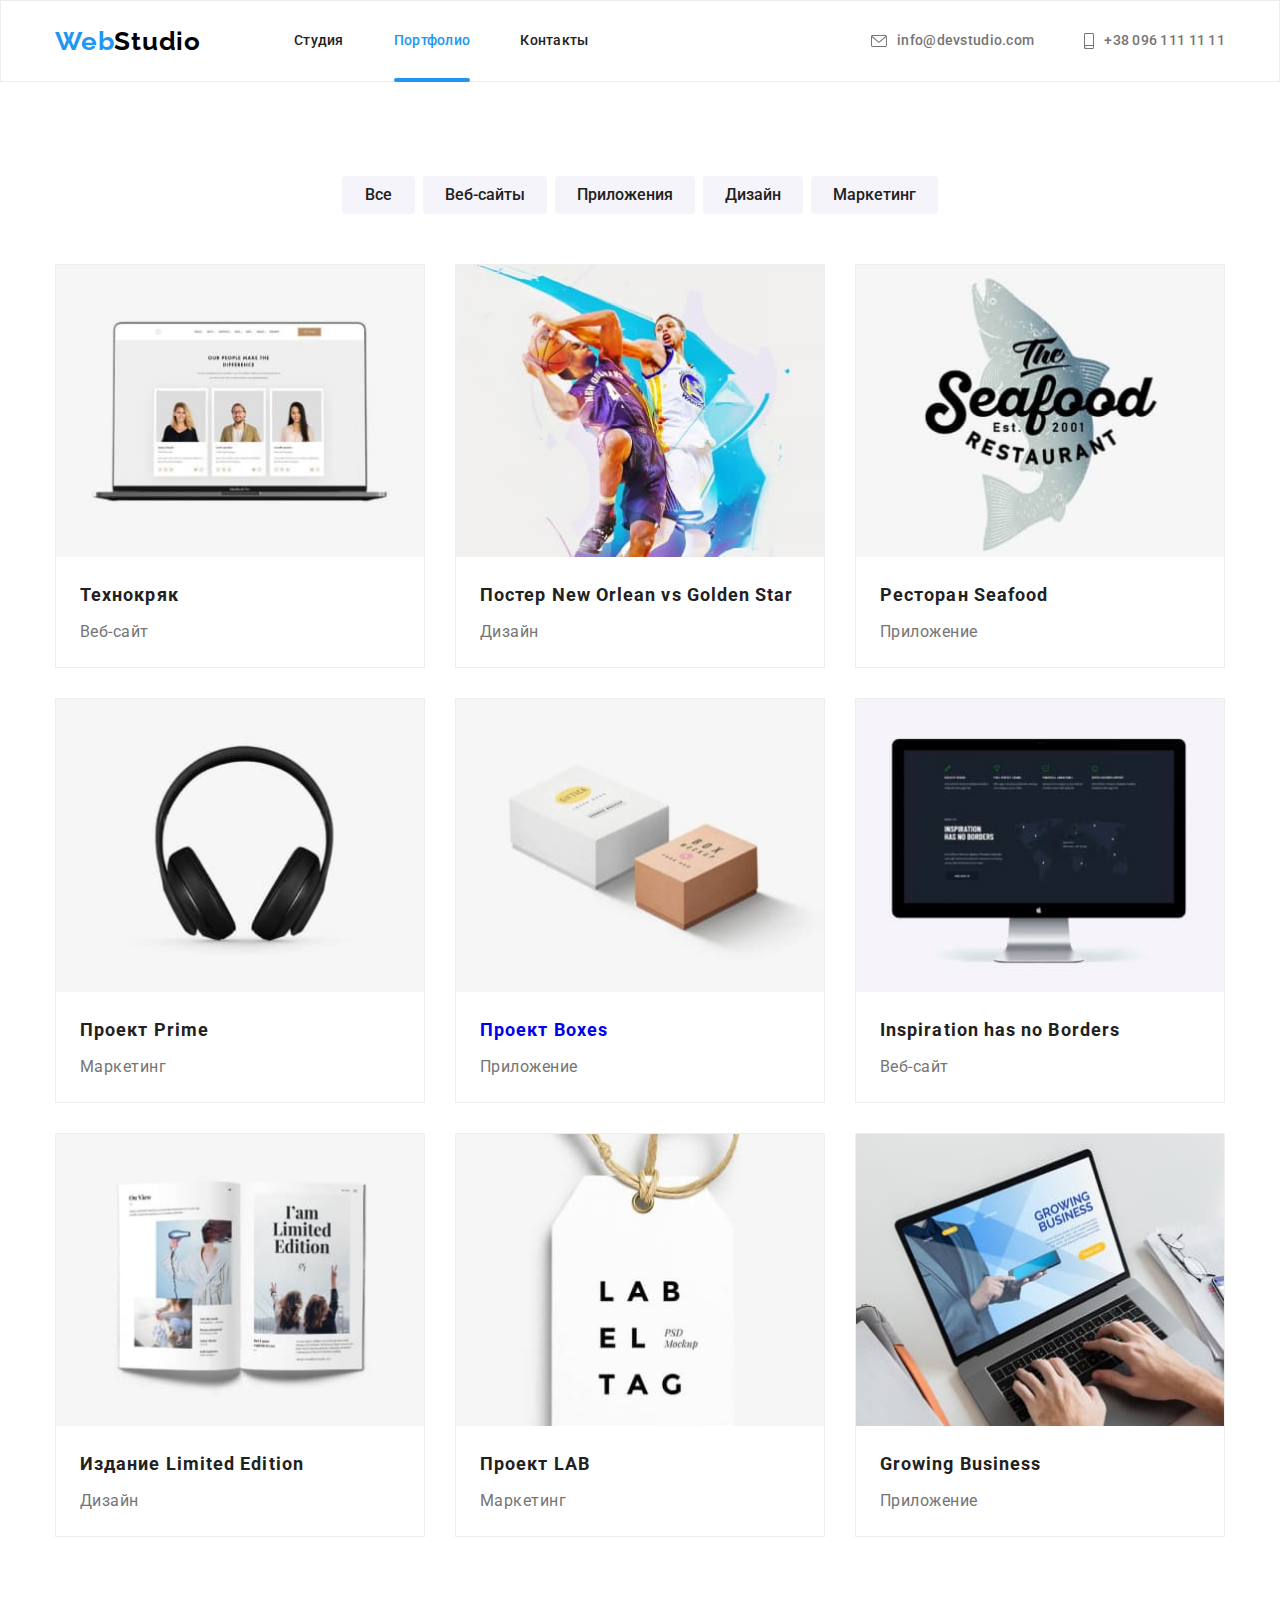
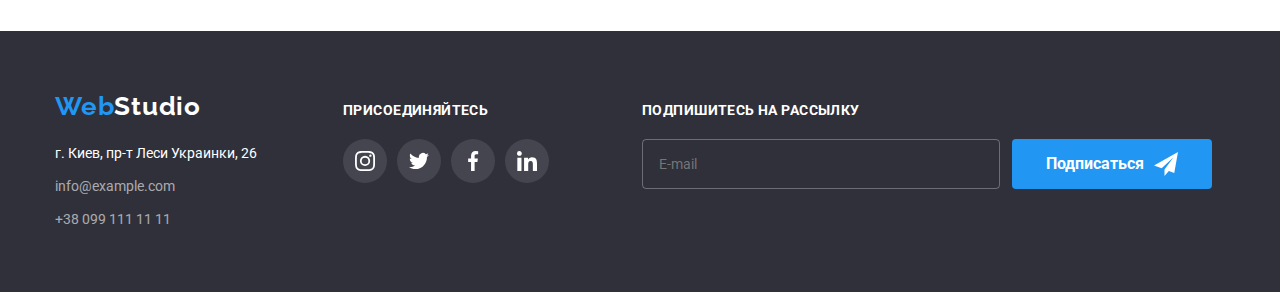
==== commit 1d3b32c1: "исправлены ошибки после проверки дз ментором" ====
--- a/portfolio.html
+++ b/portfolio.html
@@ -57,39 +57,39 @@
     </header>
 
     <main>
-      <section class="pfl">
+      <section class="section portfolio">
         <div class="container">
           <h1 class="visually-hidden">Портфолио</h1>
 
           <!-- Радио-кнопки -->
-          <ul class="button-list">
-            <li class="button-list__item">
-              <button type="button" class="button-list__button">Все</button>
-            </li>
-            <li class="button-list__item">
-              <button type="button" class="button-list__button">
+          <ul class="filters-list">
+            <li class="filters-list__item">
+              <button type="button" class="filters-list__button">Все</button>
+            </li>
+            <li class="filters-list__item">
+              <button type="button" class="filters-list__button">
                 Веб-сайты
               </button>
             </li>
-            <li class="button-list__item">
-              <button type="button" class="button-list__button">
+            <li class="filters-list__item">
+              <button type="button" class="filters-list__button">
                 Приложения
               </button>
             </li>
-            <li class="button-list__item">
-              <button type="button" class="button-list__button">Дизайн</button>
-            </li>
-            <li class="button-list__item">
-              <button type="button" class="button-list__button">
+            <li class="filters-list__item">
+              <button type="button" class="filters-list__button">Дизайн</button>
+            </li>
+            <li class="filters-list__item">
+              <button type="button" class="filters-list__button">
                 Маркетинг
               </button>
             </li>
           </ul>
 
           <!-- Портфолио -->
-          <ul class="pfl__list">
-            <li class="pfl__item">
-              <a class="product" href="#">
+          <ul class="portfolio-list">
+            <li class="product">
+              <a class="product__link" href="#">
                 <div class="product__thumb">
                   <img src="./images/technokrjak.jpg" alt="Технокряк" />
                   <h3 class="product__descr">
@@ -104,8 +104,8 @@
                 </div>
               </a>
             </li>
-            <li class="pfl__item">
-              <a href="#" class="product">
+            <li class="product">
+              <a href="#" class="product__link">
                 <div class="product__thumb">
                   <img
                     src="./images/new-orlean.jpg"
@@ -125,8 +125,8 @@
                 </div>
               </a>
             </li>
-            <li class="pfl__item">
-              <a href="" class="product">
+            <li class="product">
+              <a href="" class="product__link">
                 <div class="product__thumb">
                   <img src="./images/seafood.jpg" alt="Ресторан Seafood" />
                   <h3 class="product__descr">
@@ -141,8 +141,8 @@
                 </div>
               </a>
             </li>
-            <li class="pfl__item">
-              <a href="#" class="product">
+            <li class="product">
+              <a href="#" class="product__link">
                 <div class="product__thumb">
                   <img src="./images/prime.jpg" alt="Проект Prime" />
                   <h3 class="product__descr">
@@ -157,8 +157,8 @@
                 </div>
               </a>
             </li>
-            <li class="pfl__item">
-              <a href="#" class="product">
+            <li class="product">
+              <a href="#" class="product_link">
                 <div class="product__thumb">
                   <img src="./images/boxes.jpg" alt="Проект Boxes" />
                   <h3 class="product__descr">
@@ -173,8 +173,8 @@
                 </div>
               </a>
             </li>
-            <li class="pfl__item">
-              <a href="#" class="product">
+            <li class="product">
+              <a href="#" class="product__link">
                 <div class="product__thumb">
                   <img
                     src="./images/inspiration.jpg"
@@ -192,8 +192,8 @@
                 </div>
               </a>
             </li>
-            <li class="pfl__item">
-              <a href="#" class="product">
+            <li class="product">
+              <a href="#" class="product__link">
                 <div class="product__thumb">
                   <img
                     src="./images/limited.jpg"
@@ -211,8 +211,8 @@
                 </div>
               </a>
             </li>
-            <li class="pfl__item">
-              <a href="#" class="product">
+            <li class="product">
+              <a href="#" class="product__link">
                 <div class="product__thumb">
                   <img src="./images/lab.jpg" alt="Проект LAB" />
                   <h3 class="product__descr">
@@ -227,8 +227,8 @@
                 </div>
               </a>
             </li>
-            <li class="pfl__item">
-              <a href="#" class="product">
+            <li class="product">
+              <a href="#" class="product__link">
                 <div class="product__thumb">
                   <img src="./images/business.jpg" alt="Growing Business" />
                   <h3 class="product__descr">
@@ -255,17 +255,21 @@
             <span class="logo--color">Web</span>Studio
           </a>
           <address>
-            <p>г. Киев, пр-т Леси Украинки, 26</p>
-            <p>
-              <a href="mailto:info@example.com" class="footer-address__contacts"
-                >info@example.com</a
-              >
-            </p>
-            <p>
-              <a href="tel:+380991111111" class="footer-address__contacts"
-                >+38 099 111 11 11</a
-              >
-            </p>
+            <p class="footer-address__text">г. Киев, пр-т Леси Украинки, 26</p>
+            <ul class="footer-address__list">
+              <li class="footer-address__item">
+                <a
+                  href="mailto:info@example.com"
+                  class="footer-address__contacts"
+                  >info@example.com</a
+                >
+              </li>
+              <li class="footer-address__item">
+                <a href="tel:+380991111111" class="footer-address__contacts"
+                  >+38 099 111 11 11</a
+                >
+              </li>
+            </ul>
           </address>
         </div>
         <div class="footer-social">
@@ -329,12 +333,10 @@
               />
             </div>
             <button type="submit" class="button footer__button">
-              <div class="footer-button-flex">
-                <span>Подписаться</span>
-                <svg class="footer-form__icon" width="24px" height="24px">
-                  <use href="./images/icons.svg#icon-send"></use>
-                </svg>
-              </div>
+              <span>Подписаться</span>
+              <svg class="footer-form__icon" width="24px" height="24px">
+                <use href="./images/icons.svg#icon-send"></use>
+              </svg>
             </button>
           </form>
         </div>
--- a/css/main.min.css
+++ b/css/main.min.css
@@ -1,3 +1,3 @@
 /*! modern-normalize v1.0.0 | MIT License | https://github.com/sindresorhus/modern-normalize */*,*::before,*::after{-webkit-box-sizing:border-box;box-sizing:border-box}*{list-style:none;text-decoration:none}img{display:block;max-width:100%;height:auto}h1,h2,h3,h4,p{margin:0;padding:0}:root{-moz-tab-size:4;-o-tab-size:4;tab-size:4}html{line-height:1.15;-webkit-text-size-adjust:100%}body{margin:0;padding:0}body{font-family:system-ui,-apple-system,"Segoe UI",Roboto,Helvetica,Arial,sans-serif,"Apple Color Emoji","Segoe UI Emoji"}hr{height:0;color:inherit}abbr[title]{-webkit-text-decoration:underline dotted;text-decoration:underline dotted}b,strong{font-weight:bolder}code,kbd,samp,pre{font-family:ui-monospace, SFMono-Regular, Consolas, 'Liberation Mono', Menlo,- monospace;font-size:1em}small{font-size:80%}sub,sup{font-size:75%;line-height:0;position:relative;vertical-align:baseline}sub{bottom:-0.25em}sup{top:-0.5em}table{text-indent:0;border-color:inherit}button,input,optgroup,select,textarea{font-family:inherit;font-size:100%;line-height:1.15;margin:0}address{font-style:normal}button,select{text-transform:none}button,[type='button'],[type='reset'],[type='submit']{-webkit-appearance:button}::-moz-focus-inner{border-style:none;padding:0}:-moz-focusring{outline:1px dotted ButtonText}:-moz-ui-invalid{box-shadow:none}legend{padding:0}progress{vertical-align:baseline}::-webkit-inner-spin-button,::-webkit-outer-spin-button{height:auto}[type='search']{-webkit-appearance:textfield;outline-offset:-2px}::-webkit-search-decoration{-webkit-appearance:none}::-webkit-file-upload-button{-webkit-appearance:button;font:inherit}summary{display:list-item}.visually-hidden{position:absolute;width:1px;height:1px;margin:-1px;border:0;padding:0;white-space:nowrap;-webkit-clip-path:inset(100%);clip-path:inset(100%);clip:rect(0 0 0 0);overflow:hidden}body{background-color:#ffffff;color:#212121;font-family:Roboto, sans-serif}.container{width:1200px;padding-left:15px;padding-right:15px;margin-left:auto;margin-right:auto}.features,.job,.team,.clients,.pfl{padding-top:94px;padding-bottom:94px;letter-spacing:0.03em}.features{padding-bottom:0}.team{background-color:#f5f4fa}.features__title,.team__title,.job__title,.team__title,.clients__title{margin-top:0;margin-bottom:50px;font-weight:700;font-size:36px;line-height:1.17;text-align:center}.page-header{position:-webkit-sticky;position:sticky;width:100%;top:-1px;left:0;z-index:100;background-color:#fff;border:1px solid #ececec;letter-spacing:0.02em;font-size:14px;line-height:1.14;font-weight:500}.page-header__nav{display:-webkit-box;display:-ms-flexbox;display:flex;-webkit-box-align:center;-ms-flex-align:center;align-items:center}.page-header-flex{display:-webkit-box;display:-ms-flexbox;display:flex;-webkit-box-align:center;-ms-flex-align:center;align-items:center;min-height:80px}.logo{font-family:Raleway, sans-serif;font-weight:700;font-size:26px;line-height:1.192;letter-spacing:0.03em;color:#000}.logo--color{color:#2196f3}.logo:focus{outline:none;-webkit-box-shadow:0 0 0 2px #2196f3;box-shadow:0 0 0 2px #2196f3;border-radius:4px}.footer__logo{width:-webkit-fit-content;width:-moz-fit-content;width:fit-content;display:block;margin-bottom:20px;color:#fff}.footer__logo:focus{outline:none;-webkit-box-shadow:0 0 0 1px #2196f3;box-shadow:0 0 0 1px #2196f3;border-radius:4px}.site-nav{display:-webkit-box;display:-ms-flexbox;display:flex;-webkit-box-align:center;-ms-flex-align:center;align-items:center;margin:0;margin-left:93px;padding:0}.site-nav__item:not(:first-child){margin-left:50px}.site-nav__link{display:block;padding-top:32px;padding-bottom:32px;color:var(--primary-text-color);-webkit-transition:color 250ms cubic-bezier(0.4, 0, 0.2, 1);transition:color 250ms cubic-bezier(0.4, 0, 0.2, 1)}.site-nav__link--current{color:#2196f3}.site-nav__link--current{position:relative}.site-nav__link--current::after{position:absolute;display:block;bottom:-1px;left:0;content:'';width:100%;height:4px;border-radius:4px;background-color:#2196f3}.site-nav__link:hover{color:#2196f3}.site-nav__link:focus{color:#2196f3;outline:none}.contacts-nav{display:-webkit-box;display:-ms-flexbox;display:flex;margin:0;margin-left:auto;padding:0;white-space:nowrap}.contacts-nav__item{margin-left:50px}.contacts-nav__link{display:-webkit-box;display:-ms-flexbox;display:flex;-webkit-box-align:center;-ms-flex-align:center;align-items:center;color:#757575;-webkit-transition:color 250ms cubic-bezier(0.4, 0, 0.2, 1);transition:color 250ms cubic-bezier(0.4, 0, 0.2, 1)}.contacts-nav__link:hover,.contacts-nav__link:focus{color:#2196f3;outline:none}.contacts-nav__icon{margin-right:10px;fill:currentColor}.hero{max-width:1600px;min-height:600px;margin-left:auto;margin-right:auto;background-image:-webkit-gradient(linear, left top, right top, from(rgba(47,48,58,0.4)), to(rgba(47,48,58,0.4))),url("./../images/hero.jpg");background-image:linear-gradient(to right, rgba(47,48,58,0.4), rgba(47,48,58,0.4)),url("./../images/hero.jpg");background-size:cover;background-position:center;background-repeat:no-repeat;background-color:#c4c4c4;color:#fff;letter-spacing:0.06em;text-align:center}.hero__title{margin-bottom:30px;margin-right:auto;margin-left:auto;max-width:696px;color:#fff;font-weight:900;font-size:44px;line-height:1.36;letter-spacing:0.06em;text-transform:uppercase}.hero__content{padding-top:200px;padding-bottom:200px}.button{display:inline-block;padding:10px 32px;min-width:136px;font-weight:700;font-size:16px;line-height:1.875;-webkit-box-align:center;-ms-flex-align:center;align-items:center;text-align:center;color:#fff;background-color:#2196f3;border-radius:4px;border-width:0;cursor:pointer}.button:focus{outline:none;-webkit-box-shadow:0 0 0 2px #fff;box-shadow:0 0 0 2px #fff;border-radius:4px}.features__list{display:-webkit-box;display:-ms-flexbox;display:flex;-ms-flex-wrap:wrap;flex-wrap:wrap;padding:0;margin:0;margin-top:calc(-1 * 30px);margin-left:calc(-1 * 30px);text-align:left}.features__item{-ms-flex-preferred-size:calc(100% / 4 - 30px);flex-basis:calc(100% / 4 - 30px);margin-top:30px;margin-left:30px}.features__icon{padding:20px 100px;margin-bottom:30px;width:270px;height:120px;background-color:#f5f4fa}.features__subtitle{margin-bottom:10px;font-weight:700;font-size:14px;line-height:1.14;text-transform:uppercase}.features__descr{color:#757575;font-weight:400;font-size:14px;line-height:1.71}.job__list{display:-webkit-box;display:-ms-flexbox;display:flex;-ms-flex-wrap:wrap;flex-wrap:wrap;padding:0;margin:0;margin-top:calc(-1 * 30px);margin-left:calc(-1 * 30px)}.job__item{-ms-flex-preferred-size:calc(100% / 3 - 30px);flex-basis:calc(100% / 3 - 30px);margin-top:30px;margin-left:30px;position:relative}.job__subtitle{position:absolute;bottom:0;padding-top:27px;padding-bottom:27px;width:100%;color:#fff;background-color:rgba(47,48,58,0.8);font-weight:700;font-size:14px;line-height:1.14;text-transform:uppercase;letter-spacing:0.03em;text-align:center}.team__list{display:-webkit-box;display:-ms-flexbox;display:flex;-ms-flex-wrap:wrap;flex-wrap:wrap;padding:0;margin:0;margin-top:calc(-1 * 30px);margin-left:calc(-1 * 30px);line-height:1.19}.team-member{-ms-flex-preferred-size:calc(100% / 4 - 30px);flex-basis:calc(100% / 4 - 30px);margin-top:30px;margin-left:30px;-webkit-box-shadow:0px 1px 3px rgba(0,0,0,0.12),0px 1px 1px rgba(0,0,0,0.14),0px 2px 1px rgba(0,0,0,0.2);box-shadow:0px 1px 3px rgba(0,0,0,0.12),0px 1px 1px rgba(0,0,0,0.14),0px 2px 1px rgba(0,0,0,0.2);border-radius:0px 0px 4px 4px}.team-member__meta{padding-top:30px;padding-bottom:30px;padding-left:32px;padding-right:32px;background-color:#fff}.team-member__name{margin-top:0;margin-bottom:10px;font-weight:500;font-size:16px;text-align:center}.team-member__position{margin-bottom:16px;color:#757575;font-weight:400;font-size:16px;text-align:center}.social-list{display:-webkit-box;display:-ms-flexbox;display:flex;-webkit-box-pack:justify;-ms-flex-pack:justify;justify-content:space-between;margin:0;padding:0;color:#afb1b8}.social-list__link{display:block;padding:0;margin:0;color:#afb1b8;line-height:0;border-radius:50%;-webkit-transition:background-color 250ms cubic-bezier(0.4, 0, 0.2, 1),color 250ms cubic-bezier(0.4, 0, 0.2, 1);transition:background-color 250ms cubic-bezier(0.4, 0, 0.2, 1),color 250ms cubic-bezier(0.4, 0, 0.2, 1)}.social-list__link:hover,.social-list__link:focus{background-color:#2196f3;color:#fff}.social-list__link:focus{outline:none;-webkit-box-shadow:0 0 0 1px #f5f4fa;box-shadow:0 0 0 1px #f5f4fa;border-radius:50%}.social-list__link--color{background-color:rgba(255,255,255,0.1);color:#fff}.social-list__icon{padding:12px;width:44px;height:44px;fill:currentColor}.clients__list{display:-webkit-box;display:-ms-flexbox;display:flex;-ms-flex-wrap:wrap;flex-wrap:wrap;padding:0;margin:0;margin-top:calc(-1 * 30px);margin-left:calc(-1 * 30px);line-height:1.19}.clients__item{-ms-flex-preferred-size:calc(100% / 6 - 30px);flex-basis:calc(100% / 6 - 30px);margin-left:30px;margin-top:30px}.clients__link{display:-webkit-box;display:-ms-flexbox;display:flex;-webkit-box-pack:center;-ms-flex-pack:center;justify-content:center;-webkit-box-align:center;-ms-flex-align:center;align-items:center;height:90px;border:1px solid #afb1b8;border-radius:4px;color:#afb1b8;-webkit-transition:color 250ms cubic-bezier(0.4, 0, 0.2, 1),border 250ms cubic-bezier(0.4, 0, 0.2, 1);transition:color 250ms cubic-bezier(0.4, 0, 0.2, 1),border 250ms cubic-bezier(0.4, 0, 0.2, 1)}.clients__link:hover{color:#2196f3;border:1px solid #2196f3}.clients__link:focus{color:#2196f3;border:1px solid #2196f3;outline:none;-webkit-box-shadow:0 0 0 1px #2196f3;box-shadow:0 0 0 1px #2196f3;border-radius:4px}.clients__icon{fill:currentColor}.backdrop{position:fixed;top:0;left:0;width:100%;height:100%;z-index:101;background-color:rgba(0,0,0,0.2);-webkit-transition:opacity 500ms cubic-bezier(0.4, 0, 0.2, 1);transition:opacity 500ms cubic-bezier(0.4, 0, 0.2, 1)}.backdrop.is-hidden{visibility:hidden;opacity:0;pointer-events:none}.modal{position:absolute;top:50%;left:50%;-webkit-transform:translate(-50%, -50%);transform:translate(-50%, -50%);min-width:528px;min-height:581px;-webkit-box-shadow:0px 1px 3px rgba(0,0,0,0.12),0px 1px 1px rgba(0,0,0,0.14),0px 2px 1px rgba(0,0,0,0.2);box-shadow:0px 1px 3px rgba(0,0,0,0.12),0px 1px 1px rgba(0,0,0,0.14),0px 2px 1px rgba(0,0,0,0.2);border-radius:4px;background-color:#fff}.button-close{position:absolute;top:8px;right:8px;cursor:pointer;padding:0;width:30px;height:30px;border:none;border-radius:50%;line-height:0;-webkit-transition:color 250ms cubic-bezier(0.4, 0, 0.2, 1);transition:color 250ms cubic-bezier(0.4, 0, 0.2, 1)}.button-close:hover{color:#2196f3}.button-close:focus{color:#2196f3;outline:none;-webkit-box-shadow:0 0 0 1px #2196f3;box-shadow:0 0 0 1px #2196f3}.button-close--color{fill:currentColor}.form{margin-right:40px;margin-left:40px;margin-top:40px;margin-bottom:40px;font-weight:400;font-size:12px;line-height:1.167;letter-spacing:0.01em;color:#757575}.form__title{display:inline-block;margin-bottom:12px;font-weight:700;font-size:20px;line-height:1.15;text-align:center;letter-spacing:0.03em;color:#212121}.form__field{display:-webkit-box;display:-ms-flexbox;display:flex;-webkit-box-orient:vertical;-webkit-box-direction:normal;-ms-flex-direction:column;flex-direction:column;margin-bottom:10px}.form__field::-webkit-input-placeholder{color:rgba(117,117,117,0.5)}.form__field:-ms-input-placeholder{color:rgba(117,117,117,0.5)}.form__field::-ms-input-placeholder{color:rgba(117,117,117,0.5)}.form__field::placeholder{color:rgba(117,117,117,0.5)}.form__label{margin:0;padding:0;margin-bottom:4px}.form__wrapper{position:relative}.form__input{margin:0;padding:0;padding-top:11px;padding-bottom:11px;padding-right:12px;padding-left:42px;width:100%;border-radius:4px;border:1px solid rgba(33,33,33,0.2);-webkit-transition:color 250ms cubic-bezier(0.4, 0, 0.2, 1);transition:color 250ms cubic-bezier(0.4, 0, 0.2, 1)}.form__input:focus{outline:none;border:1px solid #2196f3;caret-color:#2196f3}.form__input:focus ~ .form__icon{color:#2196f3}.form__icon{position:absolute;left:12px;top:50%;width:18px;height:18px;color:#212121;fill:currentColor;-webkit-transform:translateY(-50%);transform:translateY(-50%);-webkit-transition:color 250ms cubic-bezier(0.4, 0, 0.2, 1);transition:color 250ms cubic-bezier(0.4, 0, 0.2, 1)}.form__comment{padding:12px 16px;-webkit-box-sizing:border-box;box-sizing:border-box;border-radius:4px;border:1px solid rgba(33,33,33,0.2)}.form__comment:focus{outline:none;border:1px solid #2196f3;caret-color:#2196f3}.policy-field{display:-webkit-box;display:-ms-flexbox;display:flex;-webkit-box-pack:center;-ms-flex-pack:center;justify-content:center;font-weight:normal;font-size:14px;line-height:1.714;letter-spacing:0.03em}.policy{display:-webkit-box;display:-ms-flexbox;display:flex;-webkit-box-align:center;-ms-flex-align:center;align-items:center;margin:0;cursor:pointer;padding:0;margin-bottom:30px}.policy-icon{display:inline-block;width:16px;height:15px;margin-right:8px;border:2px solid #212121;border-radius:2px}.policy-icon use{display:none}.policy-input{position:absolute;width:1px;height:1px;margin:-1px;border:0;padding:0;white-space:nowrap;-webkit-clip-path:inset(100%);clip-path:inset(100%);clip:rect(0 0 0 0);overflow:hidden}.policy-input:checked+.policy-icon use{display:inline-block}.policy-input:checked+.policy-icon{border:none}.policy-link{margin-left:4px;text-decoration:underline;color:#2196f3}.textaria{resize:none}.form__button{display:block;margin-left:auto;margin-right:auto;margin-bottom:40px;-webkit-box-shadow:0px 4px 4px rgba(0,0,0,0.15);box-shadow:0px 4px 4px rgba(0,0,0,0.15)}.form__button:hover,.form__button:focus{background-color:#188ce8}.footer{width:100%;margin-left:auto;margin-right:auto;min-height:252px;background-color:#2f303a;color:#fff;font-style:normal;font-weight:400;font-size:14px;line-height:1.714}.footer__title{display:inline-block;margin-bottom:20px;font-weight:700;font-size:14px;line-height:1.14;text-transform:uppercase;letter-spacing:0.03em}.flex-footer{display:-webkit-box;display:-ms-flexbox;display:flex;-webkit-box-align:baseline;-ms-flex-align:baseline;align-items:baseline;padding-top:60px;padding-bottom:60px}.footer p{display:inline-block;width:-webkit-fit-content;width:-moz-fit-content;width:fit-content;margin-bottom:9px}.footer p:last-child{margin-bottom:0}.footer-address{display:-webkit-box;display:-ms-flexbox;display:flex;-webkit-box-orient:vertical;-webkit-box-direction:normal;-ms-flex-direction:column;flex-direction:column;-webkit-box-pack:center;-ms-flex-pack:center;justify-content:center}.footer-address__contacts{padding:0;color:rgba(255,255,255,0.6);-webkit-transition:color 250ms cubic-bezier(0.4, 0, 0.2, 1);transition:color 250ms cubic-bezier(0.4, 0, 0.2, 1)}.footer-address__contacts:focus{outline:none;-webkit-box-shadow:0 0 0 1px #2196f3;box-shadow:0 0 0 1px #2196f3;border-radius:4px}.footer-address__contacts:hover{color:#2196f3}.footer-social{margin-left:86px}.footer__social-list{min-width:206px}.footer-sign{display:-webkit-box;display:-ms-flexbox;display:flex;-webkit-box-orient:vertical;-webkit-box-direction:normal;-ms-flex-direction:column;flex-direction:column;margin-left:93px}.footer-form{display:-webkit-box;display:-ms-flexbox;display:flex}.footer-form__input{margin:0;margin-right:12px;padding:0;padding-top:16px;padding-bottom:16px;padding-left:16px;width:358px;color:rgba(255,255,255,0.6);background:transparent;-webkit-box-sizing:border-box;box-sizing:border-box;border-radius:4px;border:1px solid rgba(255,255,255,0.3)}.footer__button{padding:0;padding-top:10px;padding-bottom:10px;min-width:200px}.footer-form__icon{margin-left:10px}.footer-button-flex{display:-webkit-box;display:-ms-flexbox;display:flex;-webkit-box-pack:center;-ms-flex-pack:center;justify-content:center;-webkit-box-align:center;-ms-flex-align:center;align-items:center}.button-list{display:-webkit-box;display:-ms-flexbox;display:flex;-ms-flex-wrap:wrap;flex-wrap:wrap;-webkit-box-align:center;-ms-flex-align:center;align-items:center;-webkit-box-pack:center;-ms-flex-pack:center;justify-content:center;margin:0;margin-bottom:34px;padding:0;padding-bottom:16px}.button-list__item:not(:last-child){margin-right:8px}.button-list__button{display:inline-block;border-radius:4px;border-width:0;padding:6px 22px;min-width:73px;font-family:inherit;font-weight:500;font-size:16px;line-height:1.62;-webkit-box-align:center;-ms-flex-align:center;align-items:center;text-align:center;color:#212121;background-color:#f5f4fa;cursor:pointer;-webkit-transition:background-color 250ms cubic-bezier(0.4, 0, 0.2, 1),color 250ms cubic-bezier(0.4, 0, 0.2, 1),-webkit-box-shadow 250ms cubic-bezier(0.4, 0, 0.2, 1);transition:background-color 250ms cubic-bezier(0.4, 0, 0.2, 1),color 250ms cubic-bezier(0.4, 0, 0.2, 1),-webkit-box-shadow 250ms cubic-bezier(0.4, 0, 0.2, 1);transition:background-color 250ms cubic-bezier(0.4, 0, 0.2, 1),color 250ms cubic-bezier(0.4, 0, 0.2, 1),box-shadow 250ms cubic-bezier(0.4, 0, 0.2, 1);transition:background-color 250ms cubic-bezier(0.4, 0, 0.2, 1),color 250ms cubic-bezier(0.4, 0, 0.2, 1),box-shadow 250ms cubic-bezier(0.4, 0, 0.2, 1),-webkit-box-shadow 250ms cubic-bezier(0.4, 0, 0.2, 1)}.button-list__button:hover,.button-list__button:focus{color:#fff;background-color:#2196f3;-webkit-box-shadow:0px 3px 1px rgba(0,0,0,0.1),0px 1px 2px rgba(0,0,0,0.08),0px 2px 2px rgba(0,0,0,0.12);box-shadow:0px 3px 1px rgba(0,0,0,0.1),0px 1px 2px rgba(0,0,0,0.08),0px 2px 2px rgba(0,0,0,0.12);outline:none}.pfl__list{display:-webkit-box;display:-ms-flexbox;display:flex;-ms-flex-wrap:wrap;flex-wrap:wrap;margin:0;padding:0;margin-top:calc(-1 * 30px);margin-left:calc(-1 * 30px)}.pfl__item{-ms-flex-preferred-size:calc(100% / 3 - 30px);flex-basis:calc(100% / 3 - 30px);margin-left:30px;margin-top:30px;border:1px solid #eee}.product{color:#212121;display:block;-webkit-transition:-webkit-box-shadow 250px cubic-bezier(0.4, 0, 0.2, 1);transition:-webkit-box-shadow 250px cubic-bezier(0.4, 0, 0.2, 1);transition:box-shadow 250px cubic-bezier(0.4, 0, 0.2, 1);transition:box-shadow 250px cubic-bezier(0.4, 0, 0.2, 1), -webkit-box-shadow 250px cubic-bezier(0.4, 0, 0.2, 1)}.product:hover,.product:focus{-webkit-box-shadow:0px 1px 1px rgba(0,0,0,0.12),0px 4px 4px rgba(0,0,0,0.06),1px 4px 6px rgba(0,0,0,0.16);box-shadow:0px 1px 1px rgba(0,0,0,0.12),0px 4px 4px rgba(0,0,0,0.06),1px 4px 6px rgba(0,0,0,0.16);outline:none}.product__thumb{position:relative;overflow:hidden}.product__descr{position:absolute;display:-webkit-box;display:-ms-flexbox;display:flex;-webkit-box-pack:center;-ms-flex-pack:center;justify-content:center;-webkit-box-align:center;-ms-flex-align:center;align-items:center;top:100%;left:0;width:100%;height:100%;padding:63px 24px;font-weight:400;font-size:18px;line-height:1.56;letter-spacing:0.03em;opacity:0;background-color:rgba(33,150,243,0.9);color:#fff;-webkit-transform:translateY(0);transform:translateY(0);-webkit-transition:opacity 250ms cubic-bezier(0.4, 0, 0.2, 1),-webkit-transform 250ms cubic-bezier(0.4, 0, 0.2, 1);transition:opacity 250ms cubic-bezier(0.4, 0, 0.2, 1),-webkit-transform 250ms cubic-bezier(0.4, 0, 0.2, 1);transition:opacity 250ms cubic-bezier(0.4, 0, 0.2, 1),transform 250ms cubic-bezier(0.4, 0, 0.2, 1);transition:opacity 250ms cubic-bezier(0.4, 0, 0.2, 1),transform 250ms cubic-bezier(0.4, 0, 0.2, 1),-webkit-transform 250ms cubic-bezier(0.4, 0, 0.2, 1)}.product:hover .product__descr,.product:focus .product__descr{opacity:1;-webkit-transform:translateY(-100%);transform:translateY(-100%)}.product__meta{padding:20px 24px}.product__name{margin:0;margin-bottom:4px;font-weight:700;font-size:18px;line-height:2;letter-spacing:0.06em}.product__type{margin:0;color:#757575;font-weight:400;font-size:16px;line-height:1.88;letter-spacing:0.03em}
+ monospace;font-size:1em}small{font-size:80%}sub,sup{font-size:75%;line-height:0;position:relative;vertical-align:baseline}sub{bottom:-0.25em}sup{top:-0.5em}table{text-indent:0;border-color:inherit}button,input,optgroup,select,textarea{font-family:inherit;font-size:100%;line-height:1.15;margin:0}address{font-style:normal}button,select{text-transform:none}button,[type='button'],[type='reset'],[type='submit']{-webkit-appearance:button}::-moz-focus-inner{border-style:none;padding:0}:-moz-focusring{outline:1px dotted ButtonText}:-moz-ui-invalid{box-shadow:none}legend{padding:0}progress{vertical-align:baseline}::-webkit-inner-spin-button,::-webkit-outer-spin-button{height:auto}[type='search']{-webkit-appearance:textfield;outline-offset:-2px}::-webkit-search-decoration{-webkit-appearance:none}::-webkit-file-upload-button{-webkit-appearance:button;font:inherit}summary{display:list-item}.visually-hidden{position:absolute;width:1px;height:1px;margin:-1px;border:0;padding:0;white-space:nowrap;-webkit-clip-path:inset(100%);clip-path:inset(100%);clip:rect(0 0 0 0);overflow:hidden}body{background-color:#ffffff;color:#212121;font-family:Roboto, sans-serif}.container{width:1200px;padding-left:15px;padding-right:15px;margin-left:auto;margin-right:auto}.section{padding-top:94px;padding-bottom:94px;letter-spacing:0.03em}.section__title{margin-top:0;margin-bottom:50px;font-weight:700;font-size:36px;line-height:1.17;text-align:center}.page-header{position:-webkit-sticky;position:sticky;width:100%;top:-1px;left:0;z-index:100;background-color:#fff;border:1px solid #ececec;letter-spacing:0.02em;font-size:14px;line-height:1.14;font-weight:500}.page-header__nav{display:-webkit-box;display:-ms-flexbox;display:flex;-webkit-box-align:center;-ms-flex-align:center;align-items:center}.page-header-flex{display:-webkit-box;display:-ms-flexbox;display:flex;-webkit-box-align:center;-ms-flex-align:center;align-items:center;min-height:80px}.logo{font-family:Raleway, sans-serif;font-weight:700;font-size:26px;line-height:1.192;letter-spacing:0.03em;color:#000}.logo--color{color:#2196f3}.logo:focus{outline:none;-webkit-box-shadow:0 0 0 2px #2196f3;box-shadow:0 0 0 2px #2196f3;border-radius:4px}.footer__logo{width:-webkit-fit-content;width:-moz-fit-content;width:fit-content;display:block;margin-bottom:20px;color:#fff}.footer__logo:focus{outline:none;-webkit-box-shadow:0 0 0 1px #2196f3;box-shadow:0 0 0 1px #2196f3;border-radius:4px}.site-nav{display:-webkit-box;display:-ms-flexbox;display:flex;-webkit-box-align:center;-ms-flex-align:center;align-items:center;margin:0;margin-left:93px;padding:0}.site-nav__item:not(:first-child){margin-left:50px}.site-nav__link{display:block;padding-top:32px;padding-bottom:32px;color:var(--primary-text-color);-webkit-transition:color 250ms cubic-bezier(0.4, 0, 0.2, 1);transition:color 250ms cubic-bezier(0.4, 0, 0.2, 1)}.site-nav__link--current{color:#2196f3}.site-nav__link--current{position:relative}.site-nav__link--current::after{position:absolute;display:block;bottom:-1px;left:0;content:'';width:100%;height:4px;border-radius:4px;background-color:#2196f3}.site-nav__link:hover{color:#2196f3}.site-nav__link:focus{color:#2196f3;outline:none}.contacts-nav{display:-webkit-box;display:-ms-flexbox;display:flex;margin:0;margin-left:auto;padding:0;white-space:nowrap}.contacts-nav__item:not(:first-child){margin-left:50px}.contacts-nav__link{display:-webkit-box;display:-ms-flexbox;display:flex;-webkit-box-align:center;-ms-flex-align:center;align-items:center;color:#757575;-webkit-transition:color 250ms cubic-bezier(0.4, 0, 0.2, 1);transition:color 250ms cubic-bezier(0.4, 0, 0.2, 1)}.contacts-nav__link:hover,.contacts-nav__link:focus{color:#2196f3;outline:none}.contacts-nav__icon{margin-right:10px;fill:currentColor}.hero{max-width:1600px;min-height:600px;margin-left:auto;margin-right:auto;background-image:-webkit-gradient(linear, left top, right top, from(rgba(47,48,58,0.4)), to(rgba(47,48,58,0.4))),url("./../images/hero.jpg");background-image:linear-gradient(to right, rgba(47,48,58,0.4), rgba(47,48,58,0.4)),url("./../images/hero.jpg");background-size:cover;background-position:center;background-repeat:no-repeat;background-color:#c4c4c4;color:#fff;letter-spacing:0.06em;text-align:center}.hero__title{margin-bottom:30px;margin-right:auto;margin-left:auto;max-width:696px;color:#fff;font-weight:900;font-size:44px;line-height:1.36;letter-spacing:0.06em;text-transform:uppercase}.hero__content{padding-top:200px;padding-bottom:200px}.button{display:inline-block;padding:10px 32px;min-width:136px;font-weight:700;font-size:16px;line-height:1.875;-webkit-box-align:center;-ms-flex-align:center;align-items:center;text-align:center;color:#fff;background-color:#2196f3;border-radius:4px;border-width:0;cursor:pointer}.button:focus{outline:none;-webkit-box-shadow:0 0 0 2px #fff;box-shadow:0 0 0 2px #fff;border-radius:4px}.features{padding-bottom:0}.features__list{display:-webkit-box;display:-ms-flexbox;display:flex;-ms-flex-wrap:wrap;flex-wrap:wrap;padding:0;margin:0;margin-top:calc(-1 * 30px);margin-left:calc(-1 * 30px);text-align:left}.features__item{-ms-flex-preferred-size:calc(100% / 4 - 30px);flex-basis:calc(100% / 4 - 30px);margin-top:30px;margin-left:30px}.features__icon{padding:20px 100px;margin-bottom:30px;width:270px;height:120px;background-color:#f5f4fa}.features__subtitle{margin-bottom:10px;font-weight:700;font-size:14px;line-height:1.14;text-transform:uppercase}.features__descr{color:#757575;font-weight:400;font-size:14px;line-height:1.71}.job__list{display:-webkit-box;display:-ms-flexbox;display:flex;-ms-flex-wrap:wrap;flex-wrap:wrap;padding:0;margin:0;margin-top:calc(-1 * 30px);margin-left:calc(-1 * 30px)}.job__item{-ms-flex-preferred-size:calc(100% / 3 - 30px);flex-basis:calc(100% / 3 - 30px);margin-top:30px;margin-left:30px;position:relative}.job__subtitle{position:absolute;bottom:0;padding-top:27px;padding-bottom:27px;width:100%;color:#fff;background-color:rgba(47,48,58,0.8);font-weight:700;font-size:14px;line-height:1.14;text-transform:uppercase;letter-spacing:0.03em;text-align:center}.team{background-color:#f5f4fa}.team__list{display:-webkit-box;display:-ms-flexbox;display:flex;-ms-flex-wrap:wrap;flex-wrap:wrap;padding:0;margin:0;margin-top:calc(-1 * 30px);margin-left:calc(-1 * 30px);line-height:1.19}.team__item{-ms-flex-preferred-size:calc(100% / 4 - 30px);flex-basis:calc(100% / 4 - 30px);margin-top:30px;margin-left:30px;-webkit-box-shadow:0px 1px 3px rgba(0,0,0,0.12),0px 1px 1px rgba(0,0,0,0.14),0px 2px 1px rgba(0,0,0,0.2);box-shadow:0px 1px 3px rgba(0,0,0,0.12),0px 1px 1px rgba(0,0,0,0.14),0px 2px 1px rgba(0,0,0,0.2);border-radius:0px 0px 4px 4px}.team__box{padding-top:30px;padding-bottom:30px;padding-left:32px;padding-right:32px;background-color:#fff}.team__name{margin-top:0;margin-bottom:10px;font-weight:500;font-size:16px;text-align:center}.team__position{margin-bottom:16px;color:#757575;font-weight:400;font-size:16px;text-align:center}.social-list{display:-webkit-box;display:-ms-flexbox;display:flex;-webkit-box-pack:justify;-ms-flex-pack:justify;justify-content:space-between;margin:0;padding:0;color:#afb1b8}.social-list__link{display:block;padding:0;margin:0;color:#afb1b8;line-height:0;border-radius:50%;-webkit-transition:background-color 250ms cubic-bezier(0.4, 0, 0.2, 1),color 250ms cubic-bezier(0.4, 0, 0.2, 1);transition:background-color 250ms cubic-bezier(0.4, 0, 0.2, 1),color 250ms cubic-bezier(0.4, 0, 0.2, 1)}.social-list__link:hover,.social-list__link:focus{background-color:#2196f3;color:#fff}.social-list__link:focus{outline:none;-webkit-box-shadow:0 0 0 1px #f5f4fa;box-shadow:0 0 0 1px #f5f4fa;border-radius:50%}.social-list__link--color{background-color:rgba(255,255,255,0.1);color:#fff}.social-list__icon{padding:12px;width:44px;height:44px;fill:currentColor}.clients__list{display:-webkit-box;display:-ms-flexbox;display:flex;-ms-flex-wrap:wrap;flex-wrap:wrap;padding:0;margin:0;margin-top:calc(-1 * 30px);margin-left:calc(-1 * 30px);line-height:1.19}.clients__item{-ms-flex-preferred-size:calc(100% / 6 - 30px);flex-basis:calc(100% / 6 - 30px);margin-left:30px;margin-top:30px}.clients__link{display:-webkit-box;display:-ms-flexbox;display:flex;-webkit-box-pack:center;-ms-flex-pack:center;justify-content:center;-webkit-box-align:center;-ms-flex-align:center;align-items:center;height:90px;border:1px solid #afb1b8;border-radius:4px;color:#afb1b8;-webkit-transition:color 250ms cubic-bezier(0.4, 0, 0.2, 1),border 250ms cubic-bezier(0.4, 0, 0.2, 1);transition:color 250ms cubic-bezier(0.4, 0, 0.2, 1),border 250ms cubic-bezier(0.4, 0, 0.2, 1)}.clients__link:hover{color:#2196f3;border:1px solid #2196f3}.clients__link:focus{color:#2196f3;border:1px solid #2196f3;outline:none;-webkit-box-shadow:0 0 0 1px #2196f3;box-shadow:0 0 0 1px #2196f3;border-radius:4px}.clients__icon{fill:currentColor}.backdrop{position:fixed;top:0;left:0;width:100%;height:100%;z-index:101;background-color:rgba(0,0,0,0.2);-webkit-transition:opacity 500ms cubic-bezier(0.4, 0, 0.2, 1);transition:opacity 500ms cubic-bezier(0.4, 0, 0.2, 1)}.backdrop.is-hidden{visibility:hidden;opacity:0;pointer-events:none}.modal{position:absolute;top:50%;left:50%;-webkit-transform:translate(-50%, -50%);transform:translate(-50%, -50%);min-width:528px;min-height:581px;-webkit-box-shadow:0px 1px 3px rgba(0,0,0,0.12),0px 1px 1px rgba(0,0,0,0.14),0px 2px 1px rgba(0,0,0,0.2);box-shadow:0px 1px 3px rgba(0,0,0,0.12),0px 1px 1px rgba(0,0,0,0.14),0px 2px 1px rgba(0,0,0,0.2);border-radius:4px;background-color:#fff}.button-close{position:absolute;top:8px;right:8px;cursor:pointer;padding:0;width:30px;height:30px;border:none;border-radius:50%;line-height:0;-webkit-transition:color 250ms cubic-bezier(0.4, 0, 0.2, 1);transition:color 250ms cubic-bezier(0.4, 0, 0.2, 1)}.button-close:hover{color:#2196f3}.button-close:focus{color:#2196f3;outline:none;-webkit-box-shadow:0 0 0 1px #2196f3;box-shadow:0 0 0 1px #2196f3}.button-close--color{fill:currentColor}.form{padding-right:40px;padding-left:40px;padding-top:40px;padding-bottom:40px;font-weight:400;font-size:12px;line-height:1.167;letter-spacing:0.01em;color:#757575}.form__title{display:inline-block;margin-bottom:12px;font-weight:700;font-size:20px;line-height:1.15;text-align:center;letter-spacing:0.03em;color:#212121}.form__field{display:-webkit-box;display:-ms-flexbox;display:flex;-webkit-box-orient:vertical;-webkit-box-direction:normal;-ms-flex-direction:column;flex-direction:column;margin-bottom:10px}.form__field::-webkit-input-placeholder{color:rgba(117,117,117,0.5)}.form__field:-ms-input-placeholder{color:rgba(117,117,117,0.5)}.form__field::-ms-input-placeholder{color:rgba(117,117,117,0.5)}.form__field::placeholder{color:rgba(117,117,117,0.5)}.form__label{margin:0;padding:0;margin-bottom:4px}.form__wrapper{position:relative}.form__input{margin:0;padding:0;padding-top:11px;padding-bottom:11px;padding-right:12px;padding-left:42px;width:100%;border-radius:4px;border:1px solid rgba(33,33,33,0.2);-webkit-transition:color 250ms cubic-bezier(0.4, 0, 0.2, 1);transition:color 250ms cubic-bezier(0.4, 0, 0.2, 1)}.form__input:focus{outline:none;border:1px solid #2196f3;caret-color:#2196f3}.form__icon{position:absolute;left:12px;top:50%;width:18px;height:18px;color:#212121;fill:currentColor;-webkit-transform:translateY(-50%);transform:translateY(-50%);-webkit-transition:color 250ms cubic-bezier(0.4, 0, 0.2, 1);transition:color 250ms cubic-bezier(0.4, 0, 0.2, 1)}.form__input:focus ~ .form__icon{color:#2196f3}.form__comment{padding:12px 16px;-webkit-box-sizing:border-box;box-sizing:border-box;border-radius:4px;border:1px solid rgba(33,33,33,0.2);resize:none}.form__comment:focus{outline:none;border:1px solid #2196f3;caret-color:#2196f3}.policy{display:-webkit-box;display:-ms-flexbox;display:flex;-webkit-box-pack:center;-ms-flex-pack:center;justify-content:center;font-weight:normal;font-size:14px;line-height:1.714;letter-spacing:0.03em}.policy__field{display:-webkit-box;display:-ms-flexbox;display:flex;-webkit-box-align:center;-ms-flex-align:center;align-items:center;margin:0;cursor:pointer;padding:0;margin-bottom:30px}.policy__input{position:absolute;width:1px;height:1px;margin:-1px;border:0;padding:0;white-space:nowrap;-webkit-clip-path:inset(100%);clip-path:inset(100%);clip:rect(0 0 0 0);overflow:hidden}.policy__icon{display:inline-block;width:16px;height:15px;margin-right:8px;border:2px solid #212121;border-radius:2px}.policy__icon--display{display:none}.policy__input:checked+.policy__icon use{display:inline-block}.policy__input:checked+.policy__icon{border:none}.policy__link{margin-left:4px;text-decoration:underline;color:#2196f3}.form__button{display:block;margin-left:auto;margin-right:auto;margin-bottom:40px;-webkit-box-shadow:0px 4px 4px rgba(0,0,0,0.15);box-shadow:0px 4px 4px rgba(0,0,0,0.15)}.form__button:hover,.form__button:focus{background-color:#188ce8}.footer{width:100%;margin-left:auto;margin-right:auto;min-height:252px;background-color:#2f303a;color:#fff;font-style:normal;font-weight:400;font-size:14px;line-height:1.714}.footer__title{display:inline-block;margin-bottom:20px;font-weight:700;font-size:14px;line-height:1.14;text-transform:uppercase;letter-spacing:0.03em}.flex-footer{display:-webkit-box;display:-ms-flexbox;display:flex;-webkit-box-align:baseline;-ms-flex-align:baseline;align-items:baseline;padding-top:60px;padding-bottom:60px}.footer-address{display:-webkit-box;display:-ms-flexbox;display:flex;-webkit-box-orient:vertical;-webkit-box-direction:normal;-ms-flex-direction:column;flex-direction:column;-webkit-box-pack:center;-ms-flex-pack:center;justify-content:center}.footer-address__text{display:inline-block;width:-webkit-fit-content;width:-moz-fit-content;width:fit-content;margin-bottom:9px}.footer-address__list{margin:0;padding:0}.footer-address__item:not(:last-child){margin-bottom:9px}.footer-address__contacts{padding:0;color:rgba(255,255,255,0.6);-webkit-transition:color 250ms cubic-bezier(0.4, 0, 0.2, 1);transition:color 250ms cubic-bezier(0.4, 0, 0.2, 1)}.footer-address__contacts:focus{outline:none;-webkit-box-shadow:0 0 0 1px #2196f3;box-shadow:0 0 0 1px #2196f3;border-radius:4px}.footer-address__contacts:hover{color:#2196f3}.footer-social{margin-left:86px}.footer__social-list{min-width:206px}.footer-sign{display:-webkit-box;display:-ms-flexbox;display:flex;-webkit-box-orient:vertical;-webkit-box-direction:normal;-ms-flex-direction:column;flex-direction:column;margin-left:93px}.footer-form{display:-webkit-box;display:-ms-flexbox;display:flex}.footer-form__input{margin:0;margin-right:12px;padding:0;padding-top:16px;padding-bottom:16px;padding-left:16px;width:358px;color:rgba(255,255,255,0.6);background:transparent;-webkit-box-sizing:border-box;box-sizing:border-box;border-radius:4px;border:1px solid rgba(255,255,255,0.3)}.footer__button{display:-webkit-box;display:-ms-flexbox;display:flex;-webkit-box-pack:center;-ms-flex-pack:center;justify-content:center;-webkit-box-align:center;-ms-flex-align:center;align-items:center;padding:0;padding-top:10px;padding-bottom:10px;min-width:200px}.footer-form__icon{margin-left:10px}.filters-list{display:-webkit-box;display:-ms-flexbox;display:flex;-ms-flex-wrap:wrap;flex-wrap:wrap;-webkit-box-align:center;-ms-flex-align:center;align-items:center;-webkit-box-pack:center;-ms-flex-pack:center;justify-content:center;margin:0;margin-bottom:50px;padding:0}.filters-list__item:not(:last-child){margin-right:8px}.filters-list__button{display:inline-block;border-radius:4px;border-width:0;padding:6px 22px;min-width:73px;font-family:inherit;font-weight:500;font-size:16px;line-height:1.62;-webkit-box-align:center;-ms-flex-align:center;align-items:center;text-align:center;color:#212121;background-color:#f5f4fa;cursor:pointer;-webkit-transition:background-color 250ms cubic-bezier(0.4, 0, 0.2, 1),color 250ms cubic-bezier(0.4, 0, 0.2, 1),-webkit-box-shadow 250ms cubic-bezier(0.4, 0, 0.2, 1);transition:background-color 250ms cubic-bezier(0.4, 0, 0.2, 1),color 250ms cubic-bezier(0.4, 0, 0.2, 1),-webkit-box-shadow 250ms cubic-bezier(0.4, 0, 0.2, 1);transition:background-color 250ms cubic-bezier(0.4, 0, 0.2, 1),color 250ms cubic-bezier(0.4, 0, 0.2, 1),box-shadow 250ms cubic-bezier(0.4, 0, 0.2, 1);transition:background-color 250ms cubic-bezier(0.4, 0, 0.2, 1),color 250ms cubic-bezier(0.4, 0, 0.2, 1),box-shadow 250ms cubic-bezier(0.4, 0, 0.2, 1),-webkit-box-shadow 250ms cubic-bezier(0.4, 0, 0.2, 1)}.filters-list__button:hover,.filters-list__button:focus{color:#fff;background-color:#2196f3;-webkit-box-shadow:0px 3px 1px rgba(0,0,0,0.1),0px 1px 2px rgba(0,0,0,0.08),0px 2px 2px rgba(0,0,0,0.12);box-shadow:0px 3px 1px rgba(0,0,0,0.1),0px 1px 2px rgba(0,0,0,0.08),0px 2px 2px rgba(0,0,0,0.12);outline:none}.portfolio-list{display:-webkit-box;display:-ms-flexbox;display:flex;-ms-flex-wrap:wrap;flex-wrap:wrap;margin:0;padding:0;margin-top:calc(-1 * 30px);margin-left:calc(-1 * 30px)}.product{-ms-flex-preferred-size:calc(100% / 3 - 30px);flex-basis:calc(100% / 3 - 30px);margin-left:30px;margin-top:30px;border:1px solid #eee}.product__link{color:#212121;display:block;-webkit-transition:-webkit-box-shadow 250px cubic-bezier(0.4, 0, 0.2, 1);transition:-webkit-box-shadow 250px cubic-bezier(0.4, 0, 0.2, 1);transition:box-shadow 250px cubic-bezier(0.4, 0, 0.2, 1);transition:box-shadow 250px cubic-bezier(0.4, 0, 0.2, 1), -webkit-box-shadow 250px cubic-bezier(0.4, 0, 0.2, 1)}.product__link:hover,.product__link:focus{-webkit-box-shadow:0px 1px 1px rgba(0,0,0,0.12),0px 4px 4px rgba(0,0,0,0.06),1px 4px 6px rgba(0,0,0,0.16);box-shadow:0px 1px 1px rgba(0,0,0,0.12),0px 4px 4px rgba(0,0,0,0.06),1px 4px 6px rgba(0,0,0,0.16);outline:none}.product__thumb{position:relative;overflow:hidden}.product__descr{position:absolute;display:-webkit-box;display:-ms-flexbox;display:flex;-webkit-box-pack:center;-ms-flex-pack:center;justify-content:center;-webkit-box-align:center;-ms-flex-align:center;align-items:center;top:100%;left:0;width:100%;height:100%;padding:63px 24px;font-weight:400;font-size:18px;line-height:1.56;letter-spacing:0.03em;opacity:0;background-color:rgba(33,150,243,0.9);color:#fff;-webkit-transform:translateY(0);transform:translateY(0);-webkit-transition:opacity 250ms cubic-bezier(0.4, 0, 0.2, 1),-webkit-transform 250ms cubic-bezier(0.4, 0, 0.2, 1);transition:opacity 250ms cubic-bezier(0.4, 0, 0.2, 1),-webkit-transform 250ms cubic-bezier(0.4, 0, 0.2, 1);transition:opacity 250ms cubic-bezier(0.4, 0, 0.2, 1),transform 250ms cubic-bezier(0.4, 0, 0.2, 1);transition:opacity 250ms cubic-bezier(0.4, 0, 0.2, 1),transform 250ms cubic-bezier(0.4, 0, 0.2, 1),-webkit-transform 250ms cubic-bezier(0.4, 0, 0.2, 1)}.product:hover .product__descr,.product:focus .product__descr{opacity:1;-webkit-transform:translateY(-100%);transform:translateY(-100%)}.product__meta{padding:20px 24px}.product__name{margin:0;margin-bottom:4px;font-weight:700;font-size:18px;line-height:2;letter-spacing:0.06em}.product__type{margin:0;color:#757575;font-weight:400;font-size:16px;line-height:1.88;letter-spacing:0.03em}
 /*# sourceMappingURL=main.min.css.map */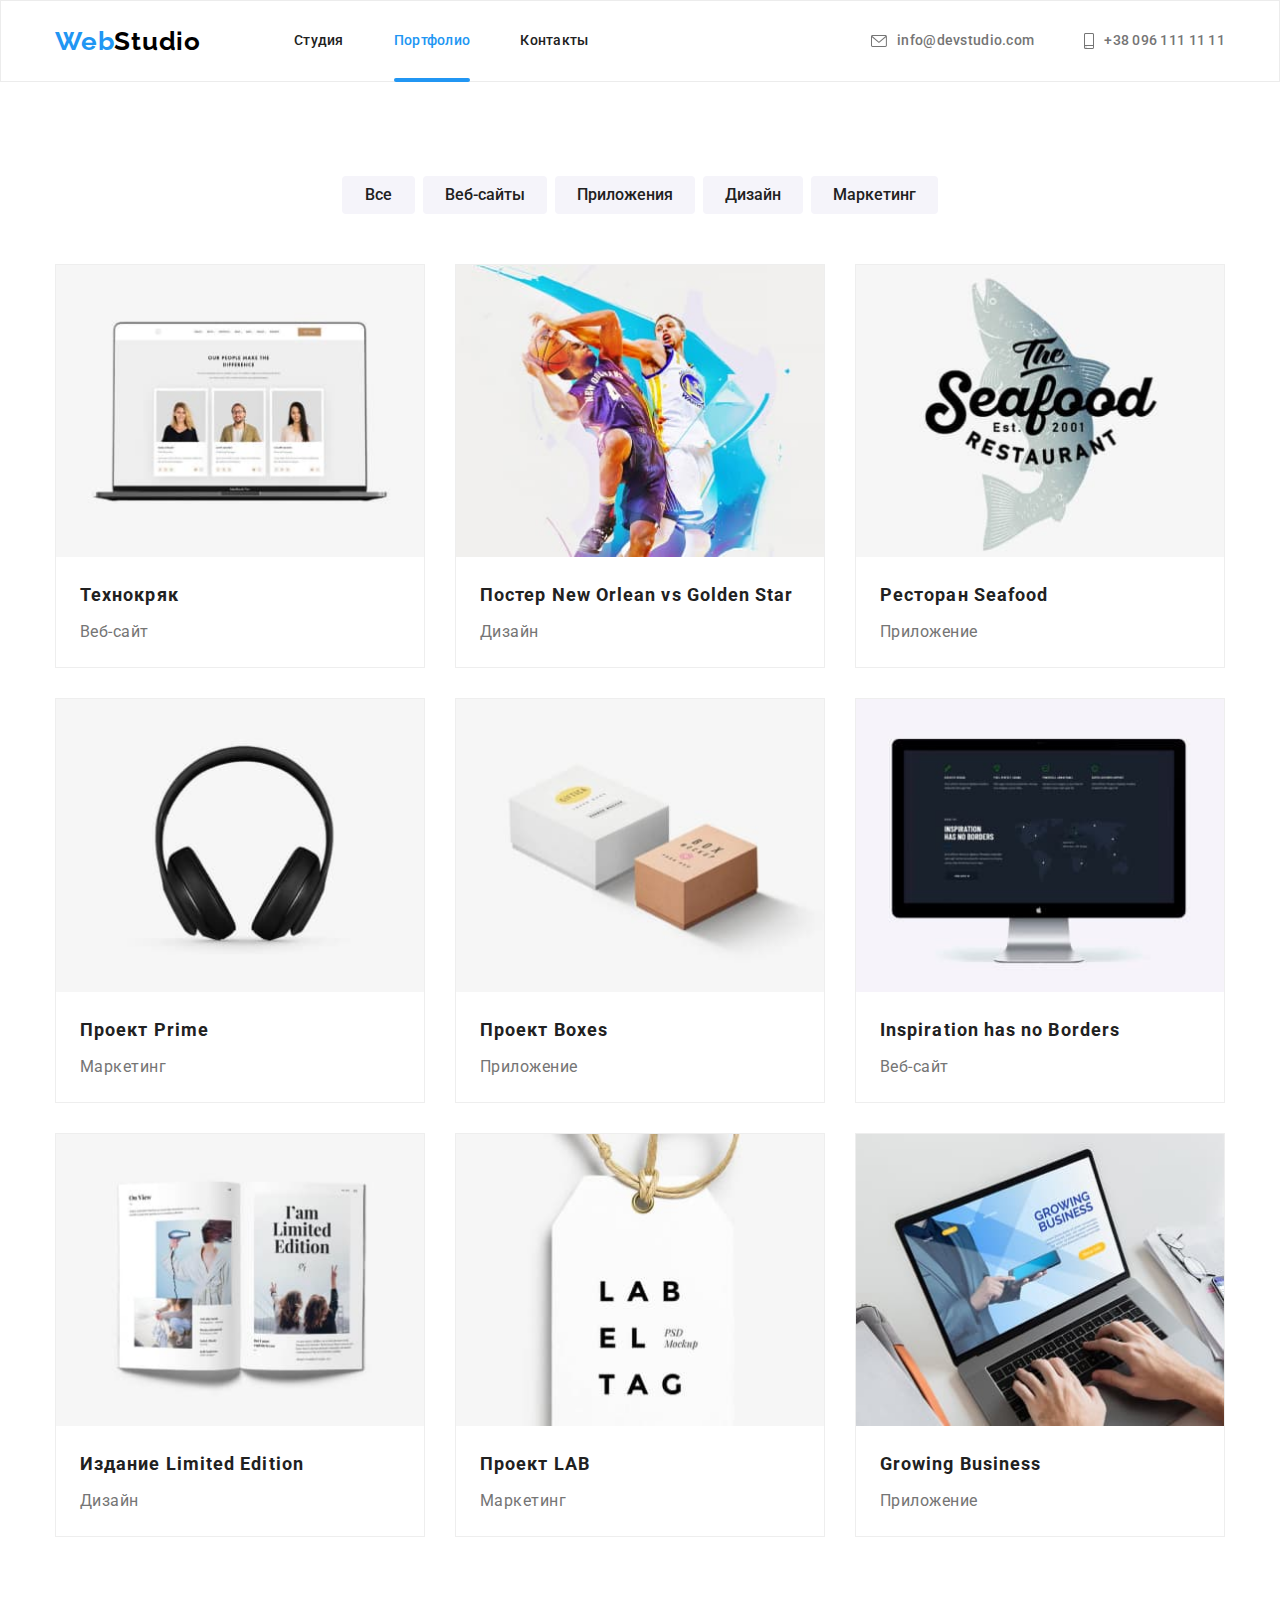
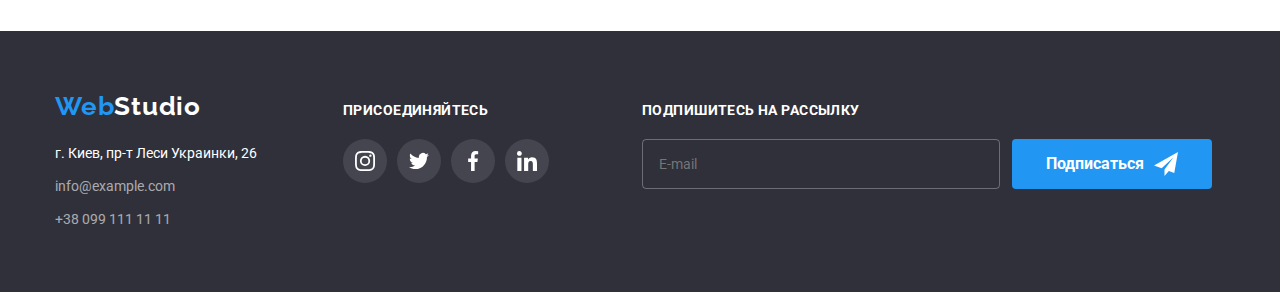
==== commit e24db717: "тест" ====
--- a/portfolio.html
+++ b/portfolio.html
@@ -158,7 +158,7 @@
               </a>
             </li>
             <li class="product">
-              <a href="#" class="product_link">
+              <a href="#" class="product__link">
                 <div class="product__thumb">
                   <img src="./images/boxes.jpg" alt="Проект Boxes" />
                   <h3 class="product__descr">
